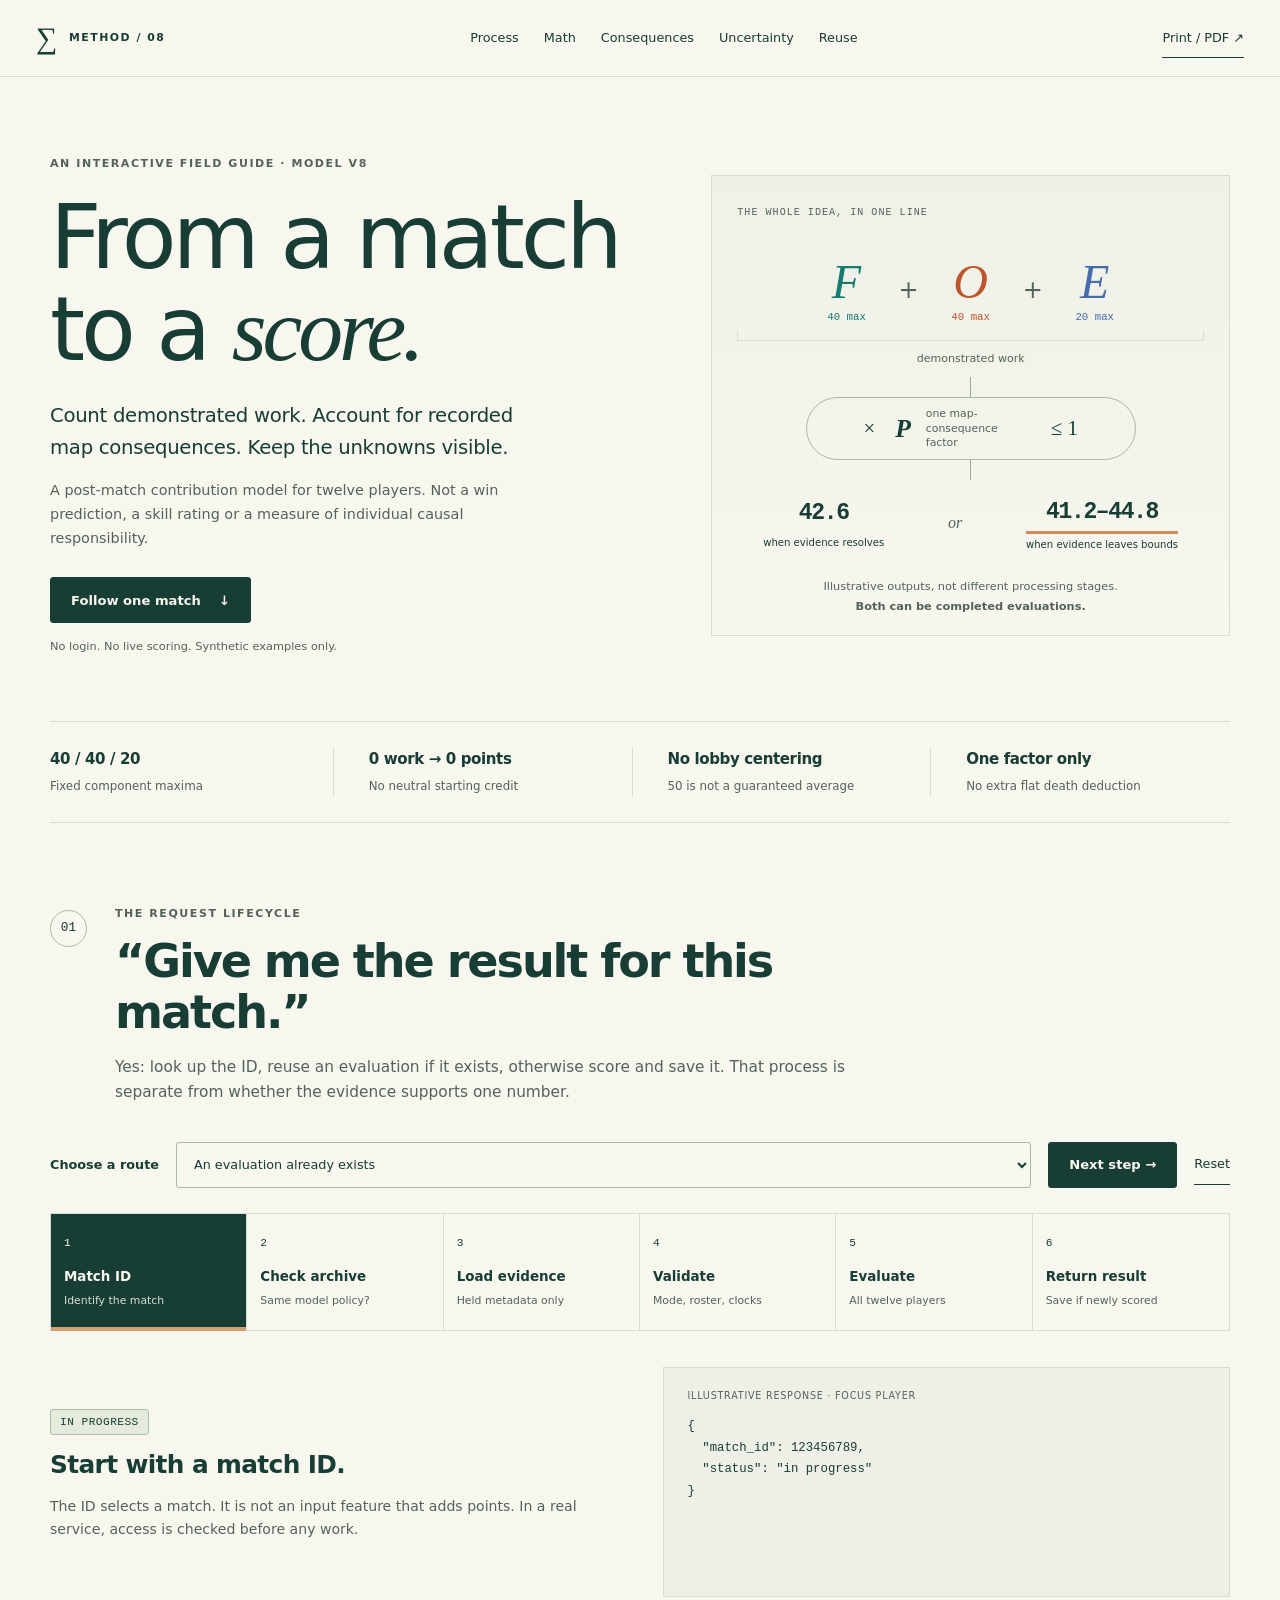
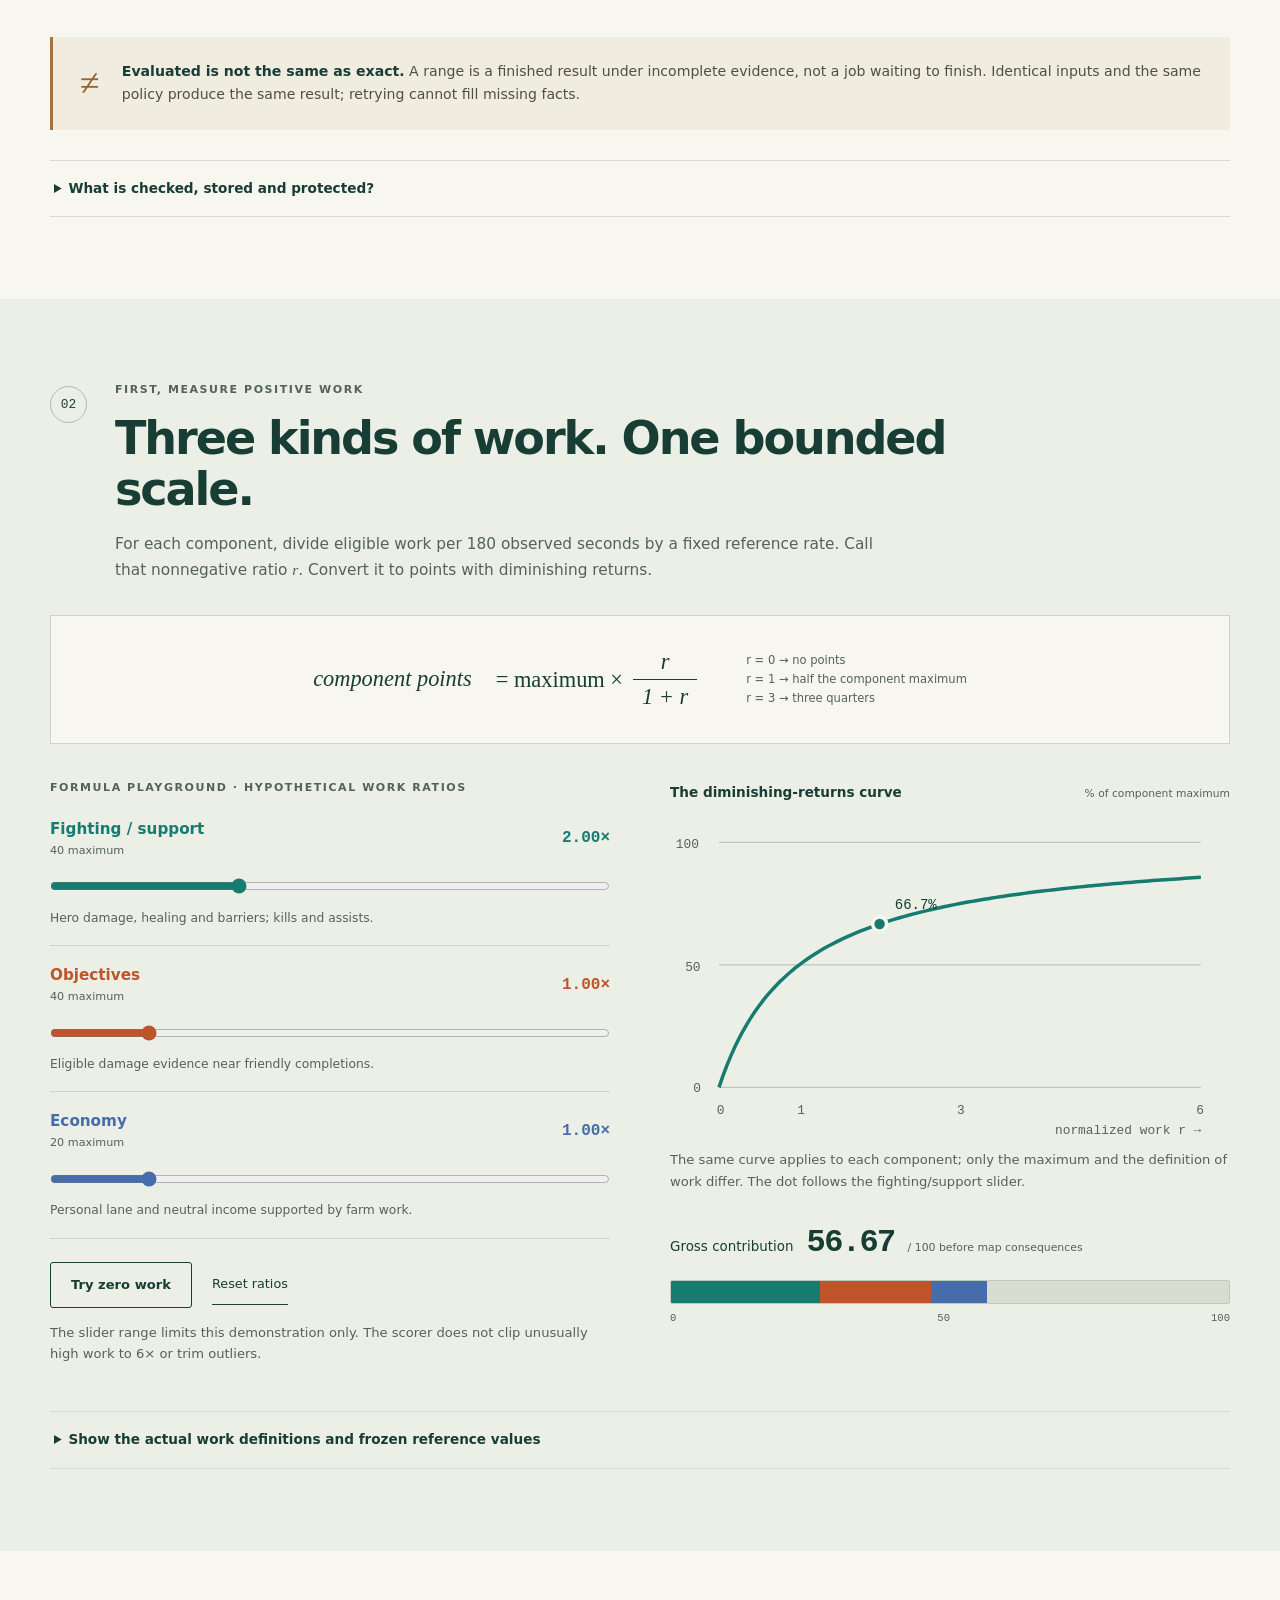
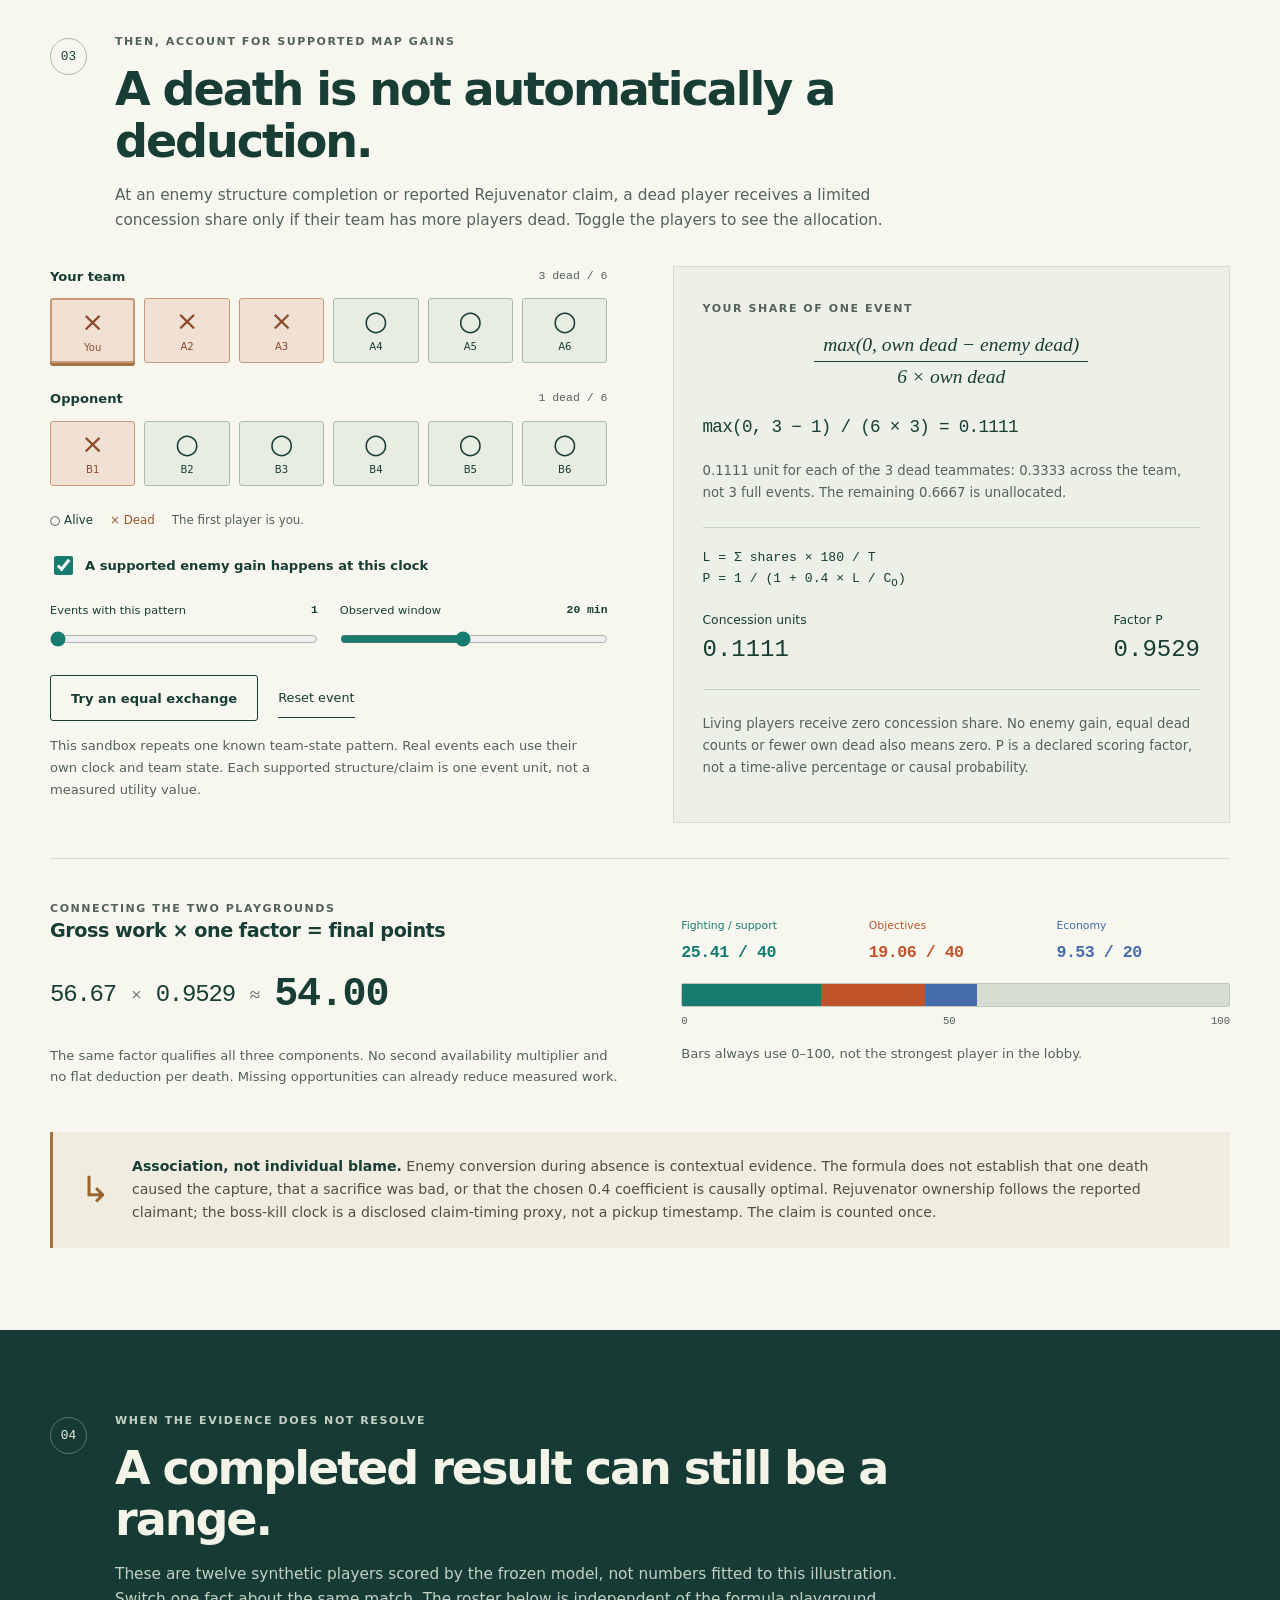
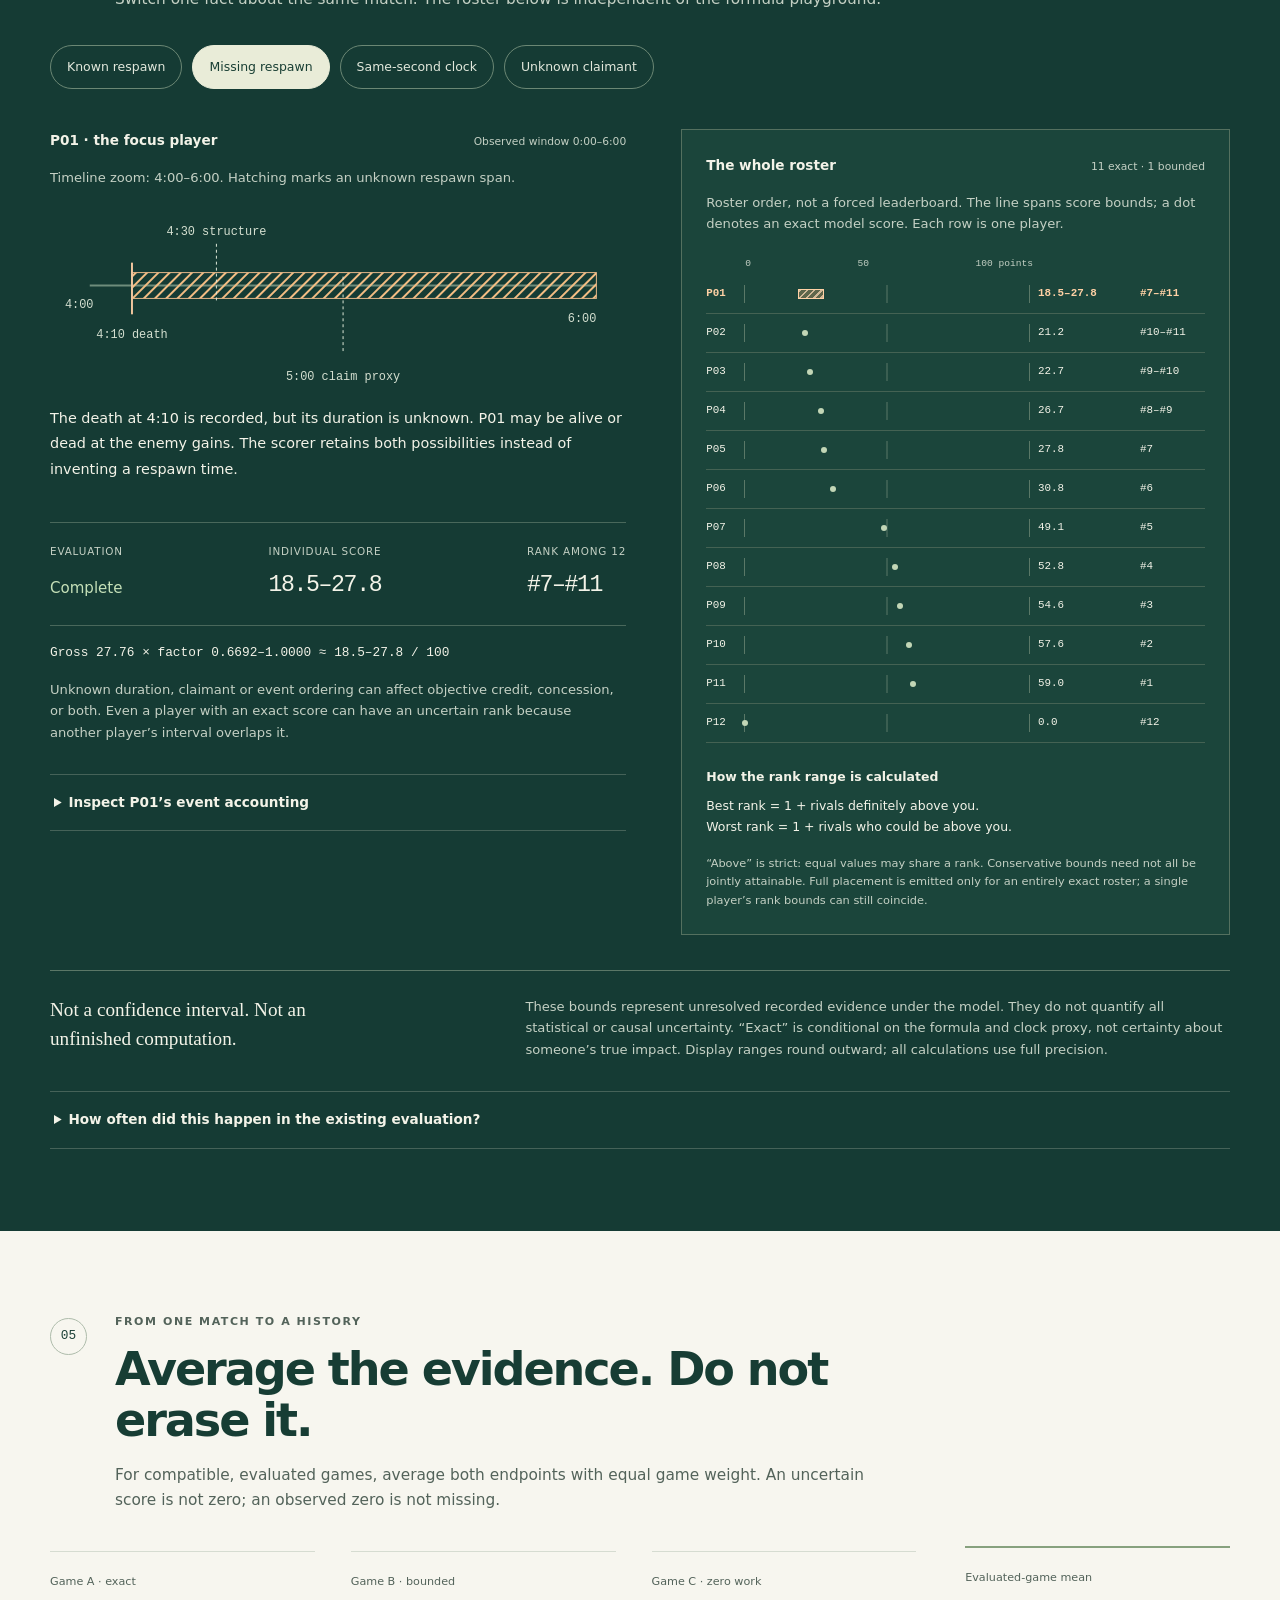
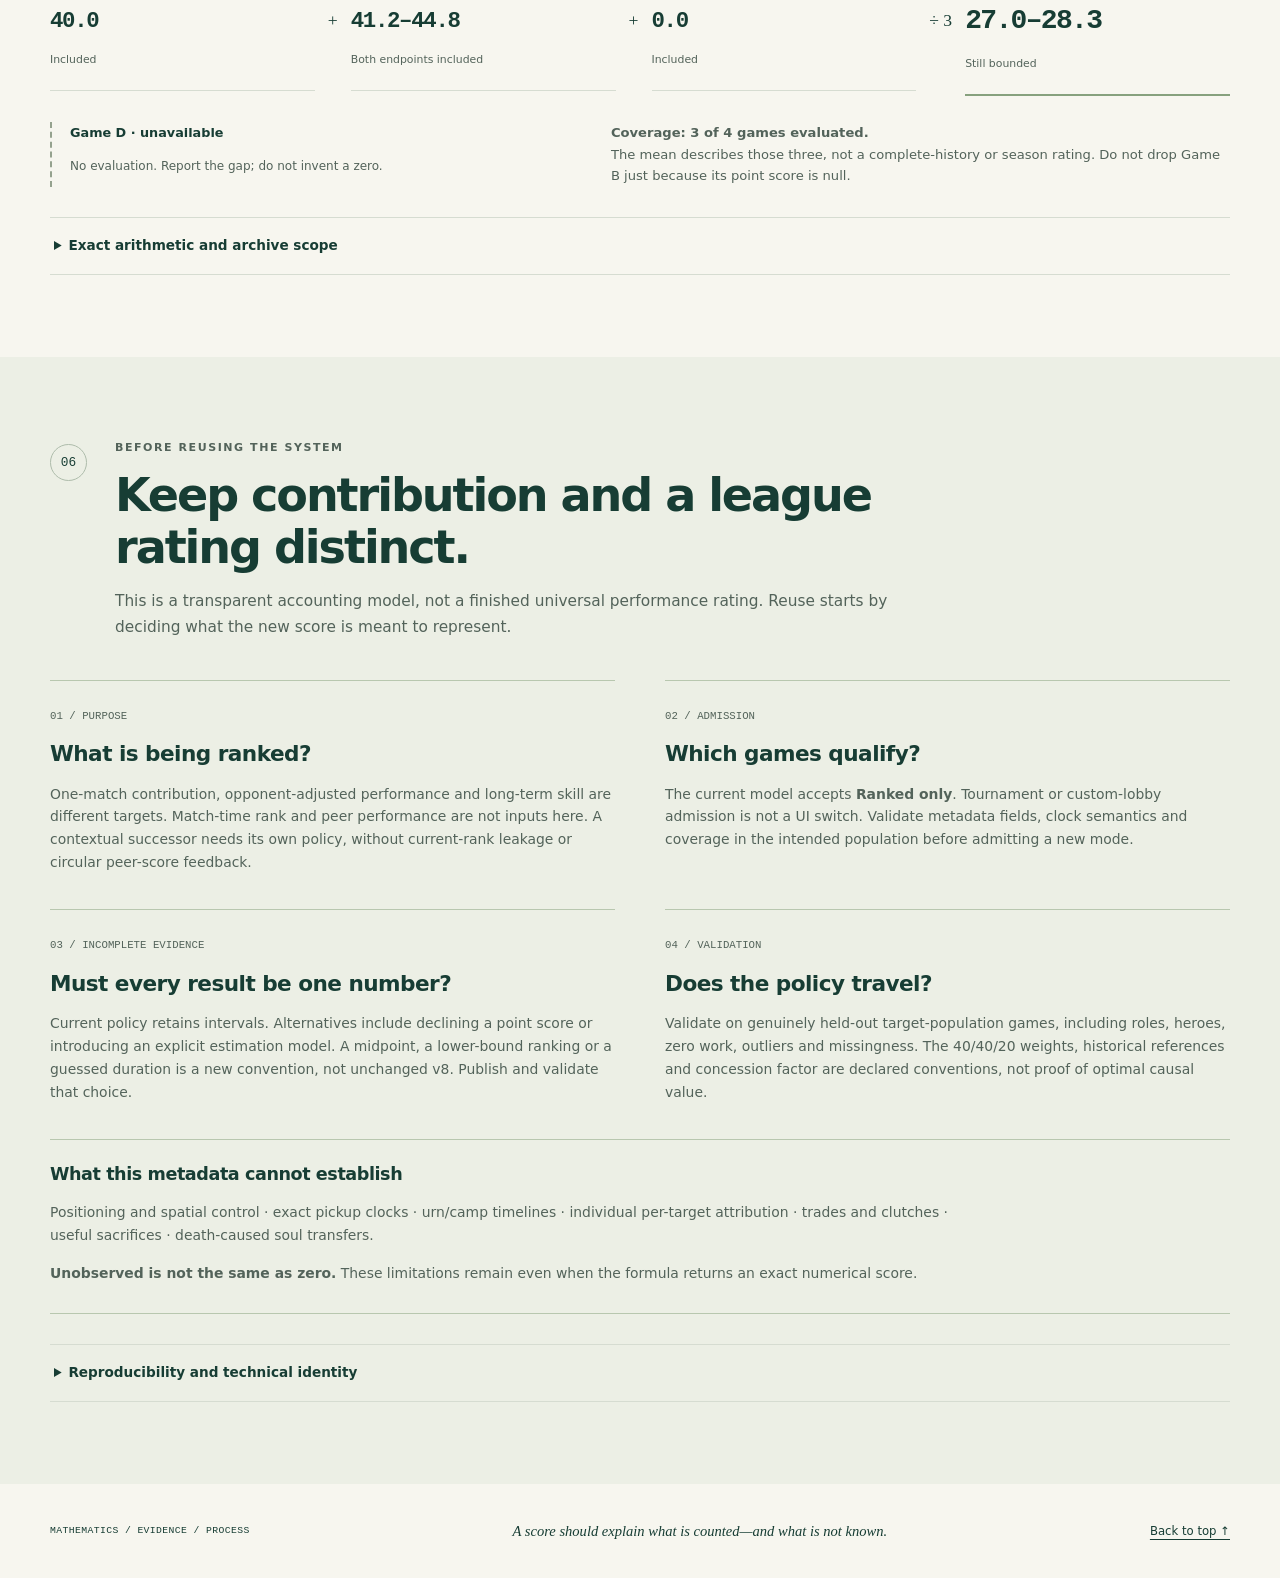
==== contribution-score/index.html @ a132583e "Publish unbranded interactive contribution-scoring explainer" ====
<!doctype html>
<html lang="en">
<head>
  <meta charset="utf-8">
  <meta name="viewport" content="width=device-width, initial-scale=1">
  <meta name="description" content="An interactive, unbranded explanation of contribution scoring: demonstrated work, map consequences, uncertainty, ranking and the match-ID-to-result process.">
  <meta http-equiv="Content-Security-Policy" content="default-src 'none'; script-src 'self'; style-src 'self'; connect-src 'self'; img-src 'self' data:; base-uri 'none'; form-action 'none'; object-src 'none'">
  <meta name="color-scheme" content="light">
  <title>From a match to a score · An interactive explanation</title>
  <link rel="icon" href="data:image/svg+xml,%3Csvg xmlns='http://www.w3.org/2000/svg' viewBox='0 0 32 32'%3E%3Ctext y='25' font-size='27'%3E%E2%88%91%3C/text%3E%3C/svg%3E">
  <link rel="stylesheet" href="./style.css">
  <script type="module" src="./app.mjs"></script>
</head>
<body>
<a class="skip" href="#main">Skip to explanation</a>
<header class="masthead">
  <a href="#" class="wordmark" aria-label="Back to top"><span class="math-mark" aria-hidden="true">∑</span> METHOD / 08</a>
  <nav aria-label="Sections"><a href="#process">Process</a><a href="#work">Math</a><a href="#consequence">Consequences</a><a href="#uncertainty">Uncertainty</a><a href="#reuse">Reuse</a></nav>
  <button type="button" id="print" class="text-button">Print / PDF ↗</button>
</header>
<main id="main">
  <section class="hero wrap" aria-labelledby="title">
    <div class="hero-copy"><p class="eyebrow">AN INTERACTIVE FIELD GUIDE · MODEL V8</p>
      <h1 id="title">From a match<br>to a <em>score.</em></h1>
      <p class="lede">Count demonstrated work. Account for recorded map consequences. Keep the unknowns visible.</p>
      <p>A post-match contribution model for twelve players. Not a win prediction, a skill rating or a measure of individual causal responsibility.</p>
      <a class="button primary" href="#process">Follow one match <span aria-hidden="true">↓</span></a>
      <span class="hero-caption">No login. No live scoring. Synthetic examples only.</span>
    </div>
    <div class="hero-diagram" aria-label="Fighting and support, objectives, and economy sum to gross points. One consequence factor yields a point score or evidence interval.">
      <div class="diagram-label">THE WHOLE IDEA, IN ONE LINE</div>
      <div class="hero-bracket"><span class="hero-part fight"><b>F</b><small>40 max</small></span><span class="operator">+</span><span class="hero-part objective"><b>O</b><small>40 max</small></span><span class="operator">+</span><span class="hero-part economy"><b>E</b><small>20 max</small></span></div>
      <div class="diagram-join"><span>demonstrated work</span><i aria-hidden="true"></i></div>
      <div class="hero-factor"><span>×</span><div><b>P</b><small>one map-consequence factor</small></div><span>≤ 1</span></div>
      <div class="diagram-join"><i aria-hidden="true"></i></div>
      <div class="hero-outcomes"><div><b>42.6</b><span>when evidence resolves</span></div><span class="or">or</span><div><b>41.2–44.8</b><span>when evidence leaves bounds</span></div></div>
      <p>Illustrative outputs, not different processing stages.<br><strong>Both can be completed evaluations.</strong></p>
    </div>
  </section>
  <div class="principles wrap"><div><b>40 / 40 / 20</b><span>Fixed component maxima</span></div><div><b>0 work → 0 points</b><span>No neutral starting credit</span></div><div><b>No lobby centering</b><span>50 is not a guaranteed average</span></div><div><b>One factor only</b><span>No extra flat death deduction</span></div></div>
  <noscript><div class="wrap notice">The full explanation is readable without JavaScript. Enable JavaScript for the local-only interactive examples.</div></noscript>
  <div id="load-error" class="wrap notice" role="alert" hidden>The synthetic examples could not load. The written explanation is still available. Reload this page to try again.</div>

  <section id="process" class="chapter wrap">
    <div class="section-heading"><span class="section-number">01</span><div><p class="eyebrow">THE REQUEST LIFECYCLE</p><h2>“Give me the result for this match.”</h2><p>Yes: look up the ID, reuse an evaluation if it exists, otherwise score and save it. That process is separate from whether the evidence supports one number.</p></div></div>
    <div class="process-toolbar"><label for="scenario">Choose a route</label><select id="scenario"><option value="cached">An evaluation already exists</option><option value="score">Not scored · complete relevant evidence</option><option value="range">Not scored · uncertain evidence</option><option value="missing">Required metadata is missing</option><option value="unsupported">The match mode is unsupported</option></select><button id="next-step" class="button primary" type="button" disabled>Next step →</button><button id="reset-flow" type="button" class="text-button">Reset</button></div>
    <ol class="flow" aria-label="Evaluation process">
      <li data-step="0"><span class="step-index">1</span><b>Match ID</b><small>Identify the match</small></li>
      <li data-step="1"><span class="step-index">2</span><b>Check archive</b><small>Same model policy?</small></li>
      <li data-step="2"><span class="step-index">3</span><b>Load evidence</b><small>Held metadata only</small></li>
      <li data-step="3"><span class="step-index">4</span><b>Validate</b><small>Mode, roster, clocks</small></li>
      <li data-step="4"><span class="step-index">5</span><b>Evaluate</b><small>All twelve players</small></li>
      <li data-step="5"><span class="step-index">6</span><b>Return result</b><small>Save if newly scored</small></li>
    </ol>
    <div class="process-result"><div aria-live="polite" aria-atomic="true"><span id="flow-status" class="status">Local simulation</span><h3 id="flow-title">Start with a match ID.</h3><p id="flow-description">Use “Next step” to trace one request. This demonstration does not contact a database or scorer.</p></div><div class="response"><div class="response-label">ILLUSTRATIVE RESPONSE · FOCUS PLAYER</div><pre id="flow-json">{ "match_id": 123456789 }</pre></div></div>
    <aside class="takeaway"><span aria-hidden="true">≠</span><p><strong>Evaluated is not the same as exact.</strong> A range is a finished result under incomplete evidence, not a job waiting to finish. Identical inputs and the same policy produce the same result; retrying cannot fill missing facts.</p></aside>
    <details><summary>What is checked, stored and protected?</summary><div class="detail-grid"><div><h3>Admissible input</h3><p>The current model requires explicit Ranked mode, twelve unique players, six per team, common-clock snapshots and explicit death/objective lists. At least two snapshots must cover at least 60 seconds and half the match. Missing is different from an explicitly empty event list.</p></div><div><h3>Bounded execution</h3><p>Authorization precedes work. Shared coordination prevents duplicate inference; time, size and request budgets bound it. A busy service may return pending. Missing metadata is not silently acquired, and an unsupported mode is not relabelled.</p></div><div><h3>Durable evaluation</h3><p>Store the result, event evidence, model/policy identity and input hash. Ordinary views reuse the stored match evaluation. Raw-input retention is separate: a hash identifies input but cannot reconstruct expired metadata.</p></div></div></details>
  </section>

  <section id="work" class="chapter tinted">
    <div class="wrap">
      <div class="section-heading"><span class="section-number">02</span><div><p class="eyebrow">FIRST, MEASURE POSITIVE WORK</p><h2>Three kinds of work. One bounded scale.</h2><p>For each component, divide eligible work per 180 observed seconds by a fixed reference rate. Call that nonnegative ratio <var>r</var>. Convert it to points with diminishing returns.</p></div></div>
      <div class="formula-banner"><span>component points</span><span class="formula">= maximum × <span class="fraction"><span>r</span><span>1 + r</span></span></span><p>r = 0 → no points<br>r = 1 → half the component maximum<br>r = 3 → three quarters</p></div>
      <div class="work-playground">
        <div><p class="eyebrow">FORMULA PLAYGROUND · HYPOTHETICAL WORK RATIOS</p>
          <div class="slider-group fight"><label for="fight-r"><span>Fighting / support <small>40 maximum</small></span><output id="fight-r-value" for="fight-r">2.00×</output></label><input id="fight-r" type="range" min="0" max="6" step="0.05" value="2"><p>Hero damage, healing and barriers; kills and assists.</p></div>
          <div class="slider-group objective"><label for="objective-r"><span>Objectives <small>40 maximum</small></span><output id="objective-r-value" for="objective-r">1.00×</output></label><input id="objective-r" type="range" min="0" max="6" step="0.05" value="1"><p>Eligible damage evidence near friendly completions.</p></div>
          <div class="slider-group economy"><label for="economy-r"><span>Economy <small>20 maximum</small></span><output id="economy-r-value" for="economy-r">1.00×</output></label><input id="economy-r" type="range" min="0" max="6" step="0.05" value="1"><p>Personal lane and neutral income supported by farm work.</p></div>
          <div class="inline-actions"><button id="zero-work" class="button secondary" type="button">Try zero work</button><button id="reset-work" class="text-button" type="button">Reset ratios</button></div>
          <p class="fine">The slider range limits this demonstration only. The scorer does not clip unusually high work to 6× or trim outliers.</p>
        </div>
        <div class="curve-panel"><div class="panel-heading"><b>The diminishing-returns curve</b><span>% of component maximum</span></div>
          <svg id="curve" viewBox="0 0 480 270" role="img" aria-labelledby="curve-title curve-desc"><title id="curve-title">r divided by one plus r</title><desc id="curve-desc">Zero work earns zero. One reference unit reaches 50 percent; three reach 75 percent. The curve approaches, but does not exceed, the maximum.</desc><g class="chart-grid"><path d="M42 20H455 M42 125H455 M42 230H455"/></g><g class="chart-labels"><text x="5" y="25">100</text><text x="13" y="130">50</text><text x="20" y="234">0</text><text x="40" y="253">0</text><text x="109" y="253">1</text><text x="246" y="253">3</text><text x="451" y="253">6</text><text x="330" y="270">normalized work r →</text></g><path id="curve-line" class="curve-line"/><circle id="curve-dot" r="6" cx="180" cy="90"/><text id="curve-value" x="192" y="78">Fighting ratio</text></svg>
          <p class="fine">The same curve applies to each component; only the maximum and the definition of work differ. The dot follows the fighting/support slider.</p>
          <div class="gross-total"><span>Gross contribution</span><strong id="gross-total">56.67</strong><small>/ 100 before map consequences</small></div>
          <div id="gross-bar" class="stacked-bar" role="img" aria-label="Gross component points"><span class="fight"></span><span class="objective"></span><span class="economy"></span></div><div class="axis"><span>0</span><span>50</span><span>100</span></div>
        </div>
      </div>
      <details class="math-details"><summary>Show the actual work definitions and frozen reference values</summary>
        <p>Let <var>T</var> be observed seconds, and <var>Δ</var> the increase in a cumulative counter between adjacent snapshots. Sum interval work, then multiply by 180 / T. Health denominators use the <strong>previous snapshot’s</strong> team median maximum health.</p>
        <div class="definitions"><article><span class="tag fight">F / 40</span><h3>Fighting and support</h3><div class="equation">H = (180 / T) × Σ [Δhero damage / enemy HP<br> + (Δhealing + 0.5 × Δbarriers) / own HP]<br>K = (180 / T) × Σ (Δkills + Δassists)<br>r<sub>F</sub> = 0.8 × H / C<sub>H</sub> + 0.2 × K / C<sub>K</sub></div><p>Team healing and barriers are recorded support, not positioning or inferred saves. There is no additional fighting downtime multiplier.</p><dl><dt>C<sub>H</sub></dt><dd>1.2422474822178062</dd><dt>C<sub>K</sub></dt><dd>1.561217977609064</dd></dl></article>
        <article><span class="tag objective">O / 40</span><h3>Objective work</h3><div class="equation">credit<sub>event</sub> = q × d / (D + τ × Δt / 180)<br>r<sub>O</sub> = (180 / T) × Σ credit<sub>event</sub> / C<sub>O</sub></div><p><var>d</var> is personal boss damage in the enclosing snapshot interval; <var>D</var> is team boss damage; <var>Δt</var> is that interval’s length. Credit requires a friendly beneficiary and recorded-alive eligibility (<var>q</var> = 1). Dead means 0; relevant uncertainty gives bounds.</p><p>Damage is interval evidence, not proof of individual damage to that exact target. The denominator shrinks thin evidence. Unallocated credit is not redistributed.</p><dl><dt>τ</dt><dd>3901.9950997238093</dd><dt>C<sub>O</sub></dt><dd>0.13490002814390184</dd></dl></article>
        <article><span class="tag economy">E / 20</span><h3>Economy</h3><div class="equation">G = (180 / T) × Σ eligible (Δlane gold + Δneutral gold)<br>r<sub>E</sub> = G / C<sub>E</sub></div><p>An interval is eligible when max(Δcreep kills, Δneutral kills) + Δdenies &gt; 0. Wealth alone is not credit. Teammate wealth, the result, player names and rank add no bonus.</p><dl><dt>C<sub>E</sub></dt><dd>1316.0570647882992</dd></dl></article></div>
        <p class="fine">These are fixed historical work references, originally calibrated on a mixed-mode population. Current Ranked-only admission does not make them a Ranked-only fit, or a validated fit for a new competition.</p>
      </details>
    </div>
  </section>

  <section id="consequence" class="chapter wrap">
    <div class="section-heading"><span class="section-number">03</span><div><p class="eyebrow">THEN, ACCOUNT FOR SUPPORTED MAP GAINS</p><h2>A death is not automatically a deduction.</h2><p>At an enemy structure completion or reported Rejuvenator claim, a dead player receives a limited concession share only if their team has more players dead. Toggle the players to see the allocation.</p></div></div>
    <div class="consequence-layout"><div class="team-lab"><div class="team-label"><b>Your team</b><span id="own-count">3 dead / 6</span></div><div id="own-team" class="team-dots" role="group" aria-label="Your team: toggle dead or alive"></div><div class="team-label"><b>Opponent</b><span id="enemy-count">1 dead / 6</span></div><div id="enemy-team" class="team-dots" role="group" aria-label="Opponent: toggle dead or alive"></div><p class="legend"><span class="alive-key">○ Alive</span><span class="dead-key">× Dead</span><span>The first player is you.</span></p>
        <label class="check"><input id="enemy-gain" type="checkbox" checked> A supported enemy gain happens at this clock</label>
        <div class="mini-controls"><label for="events">Events with this pattern <output id="events-value" for="events">1</output><input id="events" type="range" min="1" max="6" step="1" value="1"></label><label for="span">Observed window <output id="span-value" for="span">20 min</output><input id="span" type="range" min="180" max="2400" step="60" value="1200"></label></div>
        <div class="inline-actions"><button id="equal-exchange" class="button secondary" type="button">Try an equal exchange</button><button id="reset-event" class="text-button" type="button">Reset event</button></div><p class="fine">This sandbox repeats one known team-state pattern. Real events each use their own clock and team state. Each supported structure/claim is one event unit, not a measured utility value.</p>
      </div><div class="consequence-math"><span class="eyebrow">YOUR SHARE OF ONE EVENT</span><div class="large-equation"><span class="fraction"><span>max(0, own dead − enemy dead)</span><span>6 × own dead</span></span></div><div id="event-arithmetic" class="numeric-equation">(3 − 1) / (6 × 3) = 0.1111</div><p id="event-explanation">One ninth of an event for you; one third across the three dead teammates. The remainder stays unallocated.</p><div class="factor-equation"><div>L = Σ shares × 180 / T</div><div>P = 1 / (1 + 0.4 × L / C<sub>O</sub>)</div><p><span>Concession units <b id="loss-total">0.1111</b></span><span>Factor P <b id="presence">0.9529</b></span></p></div><p class="fine">Living players receive zero concession share. No enemy gain, equal dead counts or fewer own dead also means zero. P is a declared scoring factor, not a time-alive percentage or causal probability.</p></div></div>
    <div class="final-work"><div><span class="eyebrow">CONNECTING THE TWO PLAYGROUNDS</span><h3>Gross work × one factor = final points</h3><div class="score-equation"><span id="final-gross">56.67</span><span>×</span><span id="final-p">0.9529</span><span>≈</span><strong id="final-score">54.00</strong></div><p class="fine">The same factor qualifies all three components. No second availability multiplier and no flat deduction per death. Missing opportunities can already reduce measured work.</p></div><div><div id="final-parts" class="part-totals"></div><div id="final-bar" class="stacked-bar" role="img" aria-label="Final component points"><span class="fight"></span><span class="objective"></span><span class="economy"></span></div><div class="axis"><span>0</span><span>50</span><span>100</span></div><p class="fine">Bars always use 0–100, not the strongest player in the lobby.</p></div></div>
    <aside class="takeaway"><span aria-hidden="true">↳</span><p><strong>Association, not individual blame.</strong> Enemy conversion during absence is contextual evidence. The formula does not establish that one death caused the capture, that a sacrifice was bad, or that the chosen 0.4 coefficient is causally optimal. Rejuvenator ownership follows the reported claimant; the boss-kill clock is a disclosed claim-timing proxy, not a pickup timestamp. The claim is counted once.</p></aside>
  </section>

  <section id="uncertainty" class="chapter dark">
    <div class="wrap"><div class="section-heading"><span class="section-number">04</span><div><p class="eyebrow">WHEN THE EVIDENCE DOES NOT RESOLVE</p><h2>A completed result can still be a range.</h2><p>These are twelve synthetic players scored by the frozen model, not numbers fitted to this illustration. Switch one fact about the same match. The roster below is independent of the formula playground.</p></div></div>
      <div id="evidence-buttons" class="choices" role="group" aria-label="Evidence scenario"><button type="button" data-case="known" aria-pressed="false">Known respawn</button><button type="button" data-case="duration" aria-pressed="true">Missing respawn</button><button type="button" data-case="ordering" aria-pressed="false">Same-second clock</button><button type="button" data-case="claimant" aria-pressed="false">Unknown claimant</button></div>
      <div class="uncertainty-layout"><div><div class="panel-heading"><b>P01 · the focus player</b><span>Observed window 0:00–6:00</span></div>
        <p class="fine timeline-caption">Timeline zoom: 4:00–6:00. Hatching marks an unknown respawn span.</p>
        <svg id="timeline" viewBox="0 0 580 180" role="img" aria-labelledby="timeline-title timeline-desc"><title id="timeline-title">Focus player death and map events, zoomed to minutes four through six</title><desc id="timeline-desc">Death at 4:10, structure completion at 4:30, reported Rejuvenator claim at the 5:00 kill clock. The selected scenario changes the respawn or claimant evidence.</desc><defs><pattern id="unknown-hatch" width="8" height="8" patternUnits="userSpaceOnUse" patternTransform="rotate(45)"><rect width="2" height="8" fill="#f3bd83"/></pattern></defs><line class="timeline-base" x1="40" x2="550" y1="75" y2="75"/><rect id="death-band" x="82.5" y="62" width="467.5" height="26"/><line class="death-clock" x1="82.5" x2="82.5" y1="52" y2="104"/><text x="82.5" y="128" text-anchor="middle">4:10 death</text><line class="event-clock" x1="167.5" x2="167.5" y1="33" y2="92"/><text x="167.5" y="24" text-anchor="middle">4:30 structure</text><line class="event-clock" x1="295" x2="295" y1="66" y2="142"/><text x="295" y="170" text-anchor="middle">5:00 claim proxy</text><text x="15" y="98">4:00</text><text x="550" y="112" text-anchor="end">6:00</text></svg>
        <p id="evidence-story" class="evidence-story" aria-live="polite">The death is recorded, but the respawn is not. The player may be alive or dead at the enemy gains. Both admissible states must remain visible.</p>
        <div class="focus-result"><div><span>Evaluation</span><strong class="ready-label">Complete</strong></div><div><span>Individual score</span><strong id="focus-score">18.5–27.8</strong></div><div><span>Rank among 12</span><strong id="focus-rank">#7–#11</strong></div></div>
        <p id="focus-equation" class="mono"></p><p class="fine">Unknown duration, claimant or event ordering can affect objective credit, concession, or both. Even a player with an exact score can have an uncertain rank because another player’s interval overlaps it.</p>
        <details><summary>Inspect P01’s event accounting</summary><div class="table-scroll" tabindex="0" aria-label="Event evidence; scroll horizontally on narrow screens"><table><caption>Recorded event evidence, not inferred causal responsibility</caption><thead><tr><th>Clock / event</th><th>Beneficiary</th><th>P01 state</th><th>Own / enemy dead</th><th>Completion units</th><th>Concession units</th></tr></thead><tbody id="ledger"></tbody></table></div></details>
      </div><div class="roster-panel"><div class="panel-heading"><b>The whole roster</b><span id="coverage-label">11 exact · 1 bounded</span></div><p class="fine">Roster order, not a forced leaderboard. The line spans score bounds; a dot denotes an exact model score. Each row is one player.</p><div class="roster-axis"><span>0</span><span>50</span><span>100 points</span></div><ol id="roster" class="roster" aria-label="All twelve individual score and rank bounds"></ol><div class="rank-rule"><b>How the rank range is calculated</b><p>Best rank = 1 + rivals definitely above you.<br>Worst rank = 1 + rivals who could be above you.</p><p class="fine">“Above” is strict: equal values may share a rank. Conservative bounds need not all be jointly attainable. Full placement is emitted only for an entirely exact roster; a single player’s rank bounds can still coincide.</p></div></div></div>
      <div class="uncertainty-note"><b>Not a confidence interval. Not an unfinished computation.</b><p>These bounds represent unresolved recorded evidence under the model. They do not quantify all statistical or causal uncertainty. “Exact” is conditional on the formula and clock proxy, not certainty about someone’s true impact. Display ranges round outward; all calculations use full precision.</p></div>
      <details><summary>How often did this happen in the existing evaluation?</summary><p>In 18,741 reused Ranked matches (224,892 player-games), 179,828 scores were exact under the model and 45,064 were bounded: approximately 80% / 20%. Bounded intervals averaged 1.04 points wide, with a maximum of 13.01. There were 4,111 completely exact rosters; 18,375 matches still had at least one guaranteed top-ranked player, with possible ties.</p><p>This was previously inspected research data, not an independent holdout or a claim that future competitions will have the same coverage. The toy match above intentionally makes uncertainty easy to see; it is not a typical-width claim.</p></details>
    </div>
  </section>

  <section id="history" class="chapter wrap">
    <div class="section-heading"><span class="section-number">05</span><div><p class="eyebrow">FROM ONE MATCH TO A HISTORY</p><h2>Average the evidence. Do not erase it.</h2><p>For compatible, evaluated games, average both endpoints with equal game weight. An uncertain score is not zero; an observed zero is not missing.</p></div></div>
    <div class="average-demo"><div class="game-ticket"><span>Game A · exact</span><strong>40.0</strong><small>Included</small></div><span class="math-symbol">+</span><div class="game-ticket"><span>Game B · bounded</span><strong>41.2–44.8</strong><small>Both endpoints included</small></div><span class="math-symbol">+</span><div class="game-ticket"><span>Game C · zero work</span><strong>0.0</strong><small>Included</small></div><span class="math-symbol">÷ 3</span><div class="game-ticket average-result"><span>Evaluated-game mean</span><strong id="mean-result">27.0–28.3</strong><small>Still bounded</small></div></div>
    <div class="history-caption"><div class="missing-ticket"><b>Game D · unavailable</b><span>No evaluation. Report the gap; do not invent a zero.</span></div><p><strong>Coverage: 3 of 4 games evaluated.</strong><br>The mean describes those three, not a complete-history or season rating. Do not drop Game B just because its point score is null.</p></div>
    <details><summary>Exact arithmetic and archive scope</summary><p class="equation">Lower = (40 + 41.2 + 0) / 3 = 27.0666…<br>Upper = (40 + 44.8 + 0) / 3 = 28.2666…</p><p>Round outward for display, not before arithmetic. Emit a point only when the endpoint difference is at most 10<sup>−10</sup>. Reject mixed policies and duplicate player-games. In the current archive design, “recent” is up to 200 latest evaluated games, not latest played games; stored history queries are capped at 5,000 with a possible-truncation flag.</p></details>
  </section>

  <section id="reuse" class="chapter tinted">
    <div class="wrap"><div class="section-heading"><span class="section-number">06</span><div><p class="eyebrow">BEFORE REUSING THE SYSTEM</p><h2>Keep contribution and a league rating distinct.</h2><p>This is a transparent accounting model, not a finished universal performance rating. Reuse starts by deciding what the new score is meant to represent.</p></div></div>
      <div class="reuse-grid"><article><span>01 / PURPOSE</span><h3>What is being ranked?</h3><p>One-match contribution, opponent-adjusted performance and long-term skill are different targets. Match-time rank and peer performance are not inputs here. A contextual successor needs its own policy, without current-rank leakage or circular peer-score feedback.</p></article><article><span>02 / ADMISSION</span><h3>Which games qualify?</h3><p>The current model accepts <strong>Ranked only</strong>. Tournament or custom-lobby admission is not a UI switch. Validate metadata fields, clock semantics and coverage in the intended population before admitting a new mode.</p></article><article><span>03 / INCOMPLETE EVIDENCE</span><h3>Must every result be one number?</h3><p>Current policy retains intervals. Alternatives include declining a point score or introducing an explicit estimation model. A midpoint, a lower-bound ranking or a guessed duration is a new convention, not unchanged v8. Publish and validate that choice.</p></article><article><span>04 / VALIDATION</span><h3>Does the policy travel?</h3><p>Validate on genuinely held-out target-population games, including roles, heroes, zero work, outliers and missingness. The 40/40/20 weights, historical references and concession factor are declared conventions, not proof of optimal causal value.</p></article></div>
      <div class="limits"><h3>What this metadata cannot establish</h3><p>Positioning and spatial control · exact pickup clocks · urn/camp timelines · individual per-target attribution · trades and clutches · useful sacrifices · death-caused soul transfers.</p><p><strong>Unobserved is not the same as zero.</strong> These limitations remain even when the formula returns an exact numerical score.</p></div>
      <details><summary>Reproducibility and technical identity</summary><p>This page is a static educational visualization, not a scoring endpoint. No player lookup, credential, analytics, third-party script or live scorer request is used. The four synthetic roster scenarios are generated with the byte-pinned v8 artifact; the formula playground is hypothetical and does not alter those fixtures.</p><dl class="identities"><dt>Policy SHA-256</dt><dd>a042935d96c9d9c49a6ca6b62b1a15dfb6d521d044f3660b676a4264a9cd0f2d</dd><dt>Artifact SHA-256</dt><dd>bdbb77d0abbb1db9a23c4fe018218947feff39796fe44d2d79c22ce10f669840</dd></dl><p>Changing admission, references, weights, missing-data treatment or contextual inputs requires a new version and separate evidence. Publishing this explanation does not change any live scorer, website integration, rating or leaderboard.</p></details>
    </div>
  </section>
</main>
<footer class="wrap"><span>MATHEMATICS / EVIDENCE / PROCESS</span><p>A score should explain what is counted—and what is not known.</p><a href="#">Back to top ↑</a></footer>
</body>
</html>
---- contribution-score/style.css ----
@charset "UTF-8";
:root{--paper:#f7f6ef;--ink:#173d34;--muted:#53635a;--line:#d6dcd1;--soft:#ecefe5;--fight:#167c70;--objective:#bf542b;--economy:#466cac;--dark:#153b34;--serif:Georgia,'Times New Roman',serif;--mono:Consolas,'Liberation Mono',monospace;font-family:'Segoe UI',system-ui,-apple-system,sans-serif;color:var(--ink);background:var(--paper);font-synthesis:none;line-height:1.65;scroll-behavior:smooth;scroll-padding-top:95px}
*{box-sizing:border-box}body{margin:0}button,input,select{font:inherit}button,a,input,select,summary{-webkit-tap-highlight-color:transparent}a{color:inherit;text-underline-offset:4px}button{cursor:pointer}button:disabled{cursor:default;opacity:.55}button:focus-visible,a:focus-visible,summary:focus-visible,input:focus-visible,select:focus-visible,[tabindex]:focus-visible{outline:3px solid #ce582f;outline-offset:4px}button:focus:not(:focus-visible){outline:none}[hidden]{display:none!important}p{margin:0 0 1rem}h1,h2,h3{line-height:1.12;font-weight:600;letter-spacing:-.045em;margin:0 0 1rem}h1{font-size:clamp(3.5rem,7vw,6.5rem);font-weight:500;line-height:1.02}h1 em{font-family:var(--serif);font-weight:400}h2{font-size:clamp(2rem,3.6vw,3.3rem)}h3{font-size:1.35rem;letter-spacing:-.025em}strong,b{font-weight:650}small,.fine{font-size:.82rem;line-height:1.65;color:var(--muted)}var{font-family:var(--serif)}.wrap{width:min(1180px,calc(100% - 88px));margin-inline:auto}.eyebrow{font-size:.69rem;letter-spacing:.14em;font-weight:700;color:var(--muted);margin-bottom:1.2rem}.skip{position:fixed;top:-100px;left:20px;z-index:100;padding:14px;background:var(--ink);color:white}.skip:focus{top:10px}.masthead{height:77px;display:flex;align-items:center;gap:28px;justify-content:space-between;padding:0 36px;border-bottom:1px solid var(--line);background:var(--paper);position:sticky;top:0;z-index:20}.wordmark{display:flex;align-items:center;gap:10px;text-decoration:none;font-size:.68rem;font-weight:700;letter-spacing:.14em;white-space:nowrap}.math-mark{font-size:30px;font-family:var(--serif);font-weight:400;line-height:1}.masthead nav{display:flex;gap:25px;font-size:.8rem}.masthead nav a{text-decoration:none}.masthead nav a:hover{text-decoration:underline}.text-button{border:0;border-bottom:1px solid currentColor;background:none;color:inherit;padding:8px 0;font-size:.8rem;line-height:1.2;min-height:40px;white-space:nowrap}.button{display:inline-flex;gap:18px;align-items:center;justify-content:center;text-decoration:none;border:1px solid var(--ink);border-radius:3px;padding:12px 20px;font-size:.82rem;font-weight:600;line-height:1.5;min-height:46px}.primary{background:var(--ink);color:var(--paper)}.primary:hover{background:#285749}.secondary{background:transparent;color:var(--ink)}.secondary:hover{background:var(--soft)}.hero{display:grid;grid-template-columns:minmax(0,1.14fr) minmax(0,1fr);gap:70px;align-items:center;padding:78px 0 65px}.hero-copy>p:not(.eyebrow){max-width:490px}.lede{font-size:1.23rem;line-height:1.6;letter-spacing:-.015em;margin-top:25px}.hero-copy>p:not(.lede):not(.eyebrow){color:var(--muted);font-size:.9rem;margin-bottom:27px}.hero-caption{display:block;color:var(--muted);font-size:.71rem;margin-top:14px}.hero-diagram{min-width:0;border:1px solid var(--line);padding:29px 25px 19px;background:linear-gradient(180deg,#eef1e7,transparent);position:relative}.diagram-label{font-family:var(--mono);font-size:.63rem;letter-spacing:.1em;margin-bottom:34px;color:var(--muted)}.hero-bracket{display:flex;align-items:center;justify-content:center;gap:13px;padding:0 0 14px;border-bottom:1px solid var(--line);position:relative}.hero-bracket:before,.hero-bracket:after{content:'';height:9px;width:1px;position:absolute;bottom:0;background:var(--line)}.hero-bracket:before{left:0}.hero-bracket:after{right:0}.hero-part{display:grid;text-align:center;width:78px}.hero-part b{font-family:var(--serif);font-size:3rem;line-height:1.1;font-style:italic;font-weight:400}.hero-part small{font-family:var(--mono);font-size:.67rem;color:inherit}.fight{--part:var(--fight);color:var(--fight)}.objective{--part:var(--objective);color:var(--objective)}.economy{--part:var(--economy);color:var(--economy)}.operator{font-size:1.5rem;color:var(--muted)}.diagram-join{display:flex;align-items:center;flex-direction:column;font-size:.69rem;color:var(--muted)}.diagram-join>span{padding:9px 0}.diagram-join i{height:20px;width:1px;background:#97a897;display:block}.hero-factor{border:1px solid #a9b8a4;border-radius:40px;display:flex;gap:20px;align-items:center;justify-content:center;padding:9px 20px;margin:0 auto;max-width:330px}.hero-factor>span{font-family:var(--serif);font-size:1.3rem}.hero-factor>div{display:flex;gap:15px;align-items:center}.hero-factor b{font-family:var(--serif);font-size:1.6rem;font-style:italic}.hero-factor small{font-size:.68rem;max-width:105px;line-height:1.3}.hero-outcomes{display:flex;align-items:center;justify-content:space-around;gap:12px;padding:13px 0 7px}.hero-outcomes>div{display:grid;gap:3px;text-align:center}.hero-outcomes b{font-family:var(--mono);font-size:clamp(1.15rem,1.8vw,1.65rem);letter-spacing:-.06em}.hero-outcomes div:last-child b{border-bottom:3px solid #cd8e5c}.hero-outcomes span{font-size:.63rem}.hero-outcomes .or{font-family:var(--serif);font-style:italic;font-size:1rem;color:var(--muted)}.hero-diagram>p{text-align:center;font-size:.71rem;margin:17px 0 0;line-height:1.7;color:var(--muted)}.principles{display:grid;grid-template-columns:repeat(4,1fr);border-block:1px solid var(--line);padding:25px 0;gap:15px}.principles div{display:grid;gap:5px;border-right:1px solid var(--line);padding-left:20px}.principles div:first-child{padding-left:0}.principles div:last-child{border:0}.principles b{font-size:.94rem;letter-spacing:-.025em}.principles span{font-size:.74rem;color:var(--muted)}.chapter{padding-block:82px;scroll-margin-top:0}.section-heading{display:flex;gap:28px;align-items:flex-start;margin-bottom:32px}.section-number{flex:0 0 37px;height:37px;border:1px solid #aebcab;border-radius:50%;display:grid;place-items:center;font-family:var(--mono);font-size:.8rem;margin-top:5px}.section-heading>div{max-width:850px}.section-heading .eyebrow{margin-bottom:13px}.section-heading p:last-child{color:var(--muted);max-width:790px;margin:0;font-size:.96rem}.tinted{background:var(--soft)}.process-toolbar{display:flex;align-items:center;gap:17px;flex-wrap:wrap;margin:36px 0 25px;font-size:.8rem}.process-toolbar label{font-weight:650}.process-toolbar select{background:var(--paper);border:1px solid #a8b9a6;color:var(--ink);border-radius:3px;min-height:46px;padding:9px 30px 9px 13px;max-width:100%;flex:1}.flow{display:grid;grid-template-columns:repeat(6,1fr);gap:0;list-style:none;margin:0 0 24px;padding:0;border:1px solid var(--line)}.flow li{padding:20px 13px;display:flex;flex-direction:column;border-right:1px solid var(--line);position:relative}.flow li:last-child{border-right:0}.step-index{font-family:var(--mono);font-size:.7rem;margin-bottom:14px}.flow b{font-size:.84rem}.flow small{font-size:.68rem;margin-top:4px}.flow .is-active{background:var(--ink);color:var(--paper)}.flow .is-active small{color:#d7e1d4}.flow .is-done{background:#e3eadd}.flow .is-skipped{color:#6d786d;background:repeating-linear-gradient(135deg,transparent,transparent 7px,#e7ebe27a 7px,#e7ebe27a 8px)}.flow .is-active:after{content:'';height:4px;position:absolute;bottom:-1px;left:0;right:0;background:#d2a070}.process-result{display:grid;grid-template-columns:1fr 1fr;gap:45px;align-items:center;padding:12px 0}.process-result h3{margin-top:16px;font-size:1.55rem}.process-result p{color:var(--muted);font-size:.88rem}.status{display:inline-block;font-family:var(--mono);font-size:.7rem;border:1px solid #a9bfa4;background:#e4eadc;padding:3px 9px;border-radius:3px;text-transform:uppercase;letter-spacing:.04em}.response{background:#eef0e8;border:1px solid var(--line);padding:20px 24px;min-width:0;min-height:230px}.response-label{font-size:.6rem;letter-spacing:.08em;color:var(--muted)}pre{font-family:var(--mono);font-size:.77rem;line-height:1.75;white-space:pre-wrap;overflow-wrap:anywhere;margin-bottom:0}.takeaway{display:flex;gap:22px;align-items:center;background:#f0ecdf;border-left:3px solid #aa713d;padding:23px 27px;margin-top:28px}.takeaway>span{font-size:2.25rem;line-height:1;font-family:var(--serif);color:#9a632e}.takeaway p{margin:0;font-size:.88rem;color:#4d513d}.takeaway strong{color:var(--ink)}details{border-block:1px solid var(--line);margin-top:30px;padding:0 0 0;font-size:.89rem}details[open]{padding-bottom:20px}summary{padding:17px 4px;cursor:pointer;font-weight:600;font-size:.85rem;line-height:1.6}details>p,details>div,details>dl{margin-left:4px;margin-right:4px}details>p:last-child{margin-bottom:0}.detail-grid{display:grid;grid-template-columns:repeat(3,1fr);gap:30px;padding-top:9px}.detail-grid h3{font-size:1rem}.detail-grid p{font-size:.82rem;color:var(--muted)}.formula-banner{display:flex;gap:24px;align-items:center;justify-content:center;padding:29px;background:var(--paper);border:1px solid #ccd5c7;font-family:var(--serif);font-size:1.4rem;margin-bottom:35px}.formula-banner>span:first-child{font-style:italic}.formula-banner p{font-family:'Segoe UI',system-ui,sans-serif;font-size:.72rem;color:var(--muted);margin:0 0 0 25px}.formula{display:inline-flex;gap:10px;align-items:center;line-height:1.15}.fraction{display:inline-flex;flex-direction:column;vertical-align:middle;text-align:center;font-family:var(--serif);font-style:italic;line-height:1.25}.fraction>span{padding:3px 9px}.fraction>span:first-child{border-bottom:1px solid currentColor}.work-playground{display:grid;grid-template-columns:1fr 1fr;gap:60px}.slider-group{border-bottom:1px solid #ccd5c7;padding:17px 0}.slider-group:first-of-type{padding-top:0}.slider-group label{display:flex;justify-content:space-between;gap:10px;align-items:center;font-weight:650;font-size:.95rem}.slider-group label small{display:block;font-size:.7rem;font-weight:400}.slider-group output{font-family:var(--mono);font-size:1rem}.slider-group p{font-size:.77rem;margin:4px 0 0;color:var(--muted)}input[type=range]{width:100%;accent-color:var(--part,var(--fight));cursor:pointer;margin:17px 0 4px;height:18px}input[type=checkbox]{width:19px;height:19px;accent-color:var(--fight);flex-shrink:0}.inline-actions{display:flex;gap:20px;align-items:center;margin-top:23px}.inline-actions+.fine{margin-top:14px}.panel-heading{display:flex;justify-content:space-between;align-items:baseline;gap:15px;font-size:.85rem;margin-bottom:15px}.panel-heading span{font-size:.67rem;color:var(--muted);text-align:right}.curve-panel{padding-top:2px;min-width:0}#curve{width:100%;display:block;overflow:visible;margin-bottom:15px}.chart-grid path{stroke:#bdcaba;stroke-width:1;fill:none}.chart-labels text{fill:var(--muted);font-family:var(--mono);font-size:11px}.curve-line{stroke:var(--fight);stroke-width:3;fill:none}.curve-panel circle{fill:var(--fight);stroke:var(--paper);stroke-width:3}#curve-value{font-family:var(--mono);font-size:12px;fill:var(--ink)}.gross-total{display:flex;align-items:baseline;gap:13px;flex-wrap:wrap;margin:25px 0 10px;font-size:.84rem}.gross-total strong{font-family:var(--mono);font-size:2rem;letter-spacing:-.05em}.gross-total small{font-size:.68rem}.stacked-bar{height:24px;display:flex;background:#d7ddd1;border:1px solid #becbbb;border-radius:2px;overflow:hidden}.stacked-bar>span{display:block;width:0;flex-shrink:0;background:var(--part);transition:width .15s ease}.axis{display:flex;justify-content:space-between;color:var(--muted);font-family:var(--mono);font-size:.66rem;margin-top:6px}.definitions{display:grid;grid-template-columns:1fr 1fr 1fr;gap:30px;padding-top:12px}.definitions article+article{border-left:1px solid #cbd5c4;padding-left:24px}.definitions h3{font-size:1.1rem;margin-top:15px}.definitions p{font-size:.81rem;color:var(--muted)}.tag{font-family:var(--mono);font-size:.72rem;letter-spacing:.08em}.equation{font-family:var(--mono);font-size:.75rem;line-height:1.9;margin-bottom:18px;overflow-wrap:anywhere}.definitions dl{font-size:.77rem;display:grid;grid-template-columns:35px 1fr;gap:4px 10px}.definitions dd{margin:0;font-family:var(--mono);overflow-wrap:anywhere}.math-details>p{font-size:.84rem}.consequence-layout{display:grid;grid-template-columns:1fr 1fr;gap:65px}.team-label{display:flex;justify-content:space-between;font-size:.82rem;margin-bottom:11px}.team-label span{color:var(--muted);font-family:var(--mono);font-size:.72rem}.team-dots{display:grid;grid-template-columns:repeat(6,1fr);gap:9px;margin-bottom:25px}.team-dot{display:flex;flex-direction:column;align-items:center;gap:3px;background:#e7ede0;border:1px solid #aabda4;color:var(--ink);border-radius:3px;min-height:65px;padding:5px 0;line-height:1.25}.team-dot b{font-size:1.7rem;line-height:1.25;font-weight:400}.team-dot span{font-size:.63rem}.team-dot[aria-pressed=true]{background:#f0e1d4;border-color:#c99a78;color:#8d492c}.team-dot[data-focus=true]{border-width:2px;box-shadow:0 3px 0 #a27445}.legend{display:flex;gap:17px;flex-wrap:wrap;color:var(--muted);font-size:.74rem;margin-bottom:22px}.dead-key{color:#98532c}.alive-key{color:var(--ink)}.check{display:flex;gap:9px;align-items:center;font-size:.82rem;font-weight:600;line-height:1.6}.mini-controls{display:grid;grid-template-columns:1fr 1fr;gap:22px;margin-top:23px}.mini-controls label{font-size:.71rem;display:flex;flex-wrap:wrap;justify-content:space-between;gap:3px}.mini-controls output{font-family:var(--mono);font-weight:600}.mini-controls input{margin-top:8px}.consequence-math{background:#edf0e7;border:1px solid var(--line);padding:27px 29px}.large-equation{font-size:clamp(.9rem,1.6vw,1.22rem);padding:10px 0 21px;text-align:center}.numeric-equation{font-family:var(--mono);font-size:1.1rem;letter-spacing:-.04em;margin-bottom:18px}.consequence-math>p{font-size:.83rem;color:var(--muted)}.factor-equation{border-block:1px solid #c9d3c4;padding:19px 0 3px;margin:23px 0;font-family:var(--mono);font-size:.82rem}.factor-equation p{font-family:'Segoe UI',system-ui,sans-serif;display:flex;justify-content:space-between;gap:14px;font-size:.77rem;margin-top:18px}.factor-equation b{display:block;font-family:var(--mono);font-size:1.5rem;font-weight:400}.final-work{display:grid;grid-template-columns:1.05fr 1fr;gap:55px;padding-top:35px;margin-top:35px;border-top:1px solid var(--line);align-items:center}.final-work h3{font-size:1.2rem}.score-equation{display:flex;gap:15px;align-items:center;font-family:var(--mono);font-size:1.5rem;letter-spacing:-.05em;margin:20px 0 17px;flex-wrap:wrap}.score-equation strong{font-size:2.5rem}.score-equation>span:nth-child(even){color:var(--muted);font-family:var(--serif);font-size:1.2rem}.part-totals{display:grid;grid-template-columns:repeat(3,1fr);gap:14px;margin-bottom:17px}.part-totals>div{display:grid;gap:4px;font-size:.68rem}.part-totals strong{font-family:var(--mono);font-size:1.04rem;letter-spacing:-.03em}.final-work .axis+.fine{margin-top:13px}.dark{background:var(--dark);color:#f3f3e8;--line:#456258;--muted:#c4d0c4}.dark .section-number{border-color:#5a7868}.dark .section-heading p:last-child{color:#c4d0c4}.choices{display:flex;flex-wrap:wrap;gap:10px;margin-bottom:40px}.choices button{padding:11px 16px;min-height:44px;color:#e2e8dc;border:1px solid #6b8774;border-radius:30px;background:transparent;font-size:.78rem}.choices button[aria-pressed=true]{background:#e9ecd8;color:#193f34;border-color:#e9ecd8}.choices button:hover{border-color:#fff4dc}.uncertainty-layout{display:grid;grid-template-columns:1.05fr 1fr;gap:55px}.uncertainty-layout>div{min-width:0}#timeline{display:block;width:100%;margin:23px 0 16px}#timeline text{font-family:var(--mono);font-size:12px;fill:#d4dfd0}#timeline .timeline-base{stroke:#6e8c7b;stroke-width:2}.death-clock{stroke:#efc59d;stroke-width:2}.event-clock{stroke:#dde8d8;stroke-width:1;stroke-dasharray:3 3}#death-band{fill:url(#unknown-hatch);stroke:#e4b789;stroke-width:1}#death-band.known{fill:#b77644;fill-opacity:.45}.evidence-story{font-size:.9rem;line-height:1.75;min-height:100px}.focus-result{display:flex;flex-wrap:wrap;justify-content:space-between;gap:18px;border-block:1px solid #49685b;padding:20px 0;margin-bottom:16px}.focus-result>div{display:grid;gap:6px}.focus-result span{font-size:.65rem;text-transform:uppercase;letter-spacing:.08em;color:#c4d0c4}.focus-result strong{font-family:var(--mono);font-size:1.45rem;font-weight:400;letter-spacing:-.06em}.focus-result .ready-label{font-family:'Segoe UI',system-ui,sans-serif;font-size:.94rem;letter-spacing:0;align-self:center;color:#c5e0b8}.mono{font-family:var(--mono);font-size:.8rem;overflow-wrap:anywhere}.table-scroll{overflow-x:auto;padding-bottom:6px}table{border-collapse:collapse;min-width:660px;width:100%;font-size:.72rem;text-align:left}caption{text-align:left;font-size:.7rem;color:var(--muted);padding-bottom:10px}th,td{border-bottom:1px solid var(--line);padding:9px;vertical-align:top}td:first-child{max-width:165px}th{font-size:.65rem;color:var(--muted);font-weight:600}.roster-panel{padding:24px;background:#1b453b;border:1px solid #54705f}.roster-axis{display:flex;justify-content:space-between;font-family:var(--mono);font-size:.6rem;color:#c4d0c4;margin:21px 0 3px 39px;max-width:calc(100% - 211px)}.roster{list-style:none;margin:0;padding:0}.roster li{display:grid;grid-template-columns:30px minmax(50px,1fr) 94px 65px;gap:8px;align-items:center;padding:10px 0;border-bottom:1px solid #446253;font-size:.68rem;font-family:var(--mono)}.roster li.focus{color:#ffd1a5;font-weight:650}.range-track{height:18px;position:relative;background:linear-gradient(90deg,transparent 49.5%,#59776780 49.5%,#59776780 50.5%,transparent 50.5%);border-inline:1px solid #5a7867}.range-mark{position:absolute;top:4px;height:10px;background:repeating-linear-gradient(135deg,#cfb897,#cfb897 2px,transparent 2px,transparent 5px);border:1px solid #e5be91}.range-mark.point{height:6px;width:6px!important;top:6px;transform:translateX(-3px);border:0;border-radius:50%;background:#c2d6b6}.roster li.focus .range-mark{background-color:#c2966466;border-color:#ffd1a5}.roster li.focus .range-mark.point{background:#ffd1a5}.rank-rule{margin-top:24px;font-size:.78rem}.rank-rule p{margin-top:9px}.rank-rule p:last-child{margin-bottom:0}.rank-rule .fine{font-size:.71rem}.uncertainty-note{display:grid;grid-template-columns:1fr 1.6fr;gap:35px;border-top:1px solid #5b7767;margin-top:35px;padding-top:25px}.uncertainty-note>b{font-size:1.2rem;line-height:1.5;font-family:var(--serif);font-weight:400;max-width:290px}.uncertainty-note p{font-size:.82rem;color:#c4d0c4;margin:0}.average-demo{display:flex;gap:13px;align-items:center;justify-content:space-between}.game-ticket{display:grid;gap:11px;border-block:1px solid var(--line);padding:21px 0;flex:1}.game-ticket span{font-size:.7rem;color:var(--muted)}.game-ticket strong{font-family:var(--mono);font-size:1.4rem;letter-spacing:-.06em}.game-ticket small{font-size:.68rem}.math-symbol{font-family:var(--serif);font-size:1.1rem;white-space:nowrap}.average-result{color:var(--ink);border-color:#87a17e;border-width:2px}.average-result strong{font-size:1.75rem}.history-caption{display:grid;grid-template-columns:1fr 1.2fr;gap:45px;margin-top:26px}.history-caption>p{font-size:.82rem;color:var(--muted);margin:0}.missing-ticket{border-left:2px dashed #95a28e;padding-left:18px;display:grid;gap:4px;font-size:.8rem}.missing-ticket span{font-size:.75rem;color:var(--muted)}.reuse-grid{display:grid;grid-template-columns:1fr 1fr;gap:35px 50px;margin-top:40px}.reuse-grid article{border-top:1px solid #b8c7af;padding-top:20px}.reuse-grid article>span{font-family:var(--mono);font-size:.67rem;color:var(--muted)}.reuse-grid h3{margin-top:15px}.reuse-grid p{font-size:.87rem;margin:0;color:var(--muted)}.limits{border-block:1px solid #b8c7af;margin-top:35px;padding:25px 0 12px}.limits h3{font-size:1.1rem}.limits p{font-size:.87rem;color:var(--muted);max-width:900px}.identities{display:grid;gap:6px;font-size:.73rem}.identities dd{font-family:var(--mono);margin:0 0 10px;overflow-wrap:anywhere}footer{display:flex;gap:25px;justify-content:space-between;align-items:center;padding-block:35px;font-size:.73rem}footer>span{font-family:var(--mono);font-size:.61rem;letter-spacing:.04em}footer p{margin:0;font-family:var(--serif);font-style:italic;font-size:.91rem}footer a{white-space:nowrap}.notice{padding:18px;border:1px solid #b58d56;margin-block:15px;background:#f1e4ce;color:#533d25}
@media(min-width:1500px){.wrap{width:1220px}.hero{gap:100px}}
@media(max-width:1050px){.masthead{gap:18px;padding-inline:23px}.masthead nav{gap:17px}.hero{gap:35px}.hero-diagram{padding-inline:18px}.work-playground{gap:35px}.consequence-layout{gap:30px}.uncertainty-layout{gap:27px;grid-template-columns:1fr 1fr}.roster-panel{padding:18px}.roster li{grid-template-columns:28px minmax(30px,1fr) 84px 56px;gap:6px;font-size:.63rem}.roster-axis{max-width:calc(100% - 181px);margin-left:34px}.definitions{gap:18px}.definitions article+article{padding-left:18px}.hero-outcomes{gap:7px}.final-work{gap:30px}.part-totals{gap:8px}.part-totals strong{font-size:.92rem}}
@media(max-width:800px){:root{scroll-padding-top:113px}.wrap{width:calc(100% - 44px)}.masthead{height:auto;min-height:92px;flex-wrap:wrap;padding:13px 22px 10px;gap:8px}.masthead .wordmark{order:0}.masthead .text-button{order:1;margin-left:auto;min-height:25px;padding:3px 0}.masthead nav{order:2;width:100%;gap:23px;overflow-x:auto;padding:2px 0;white-space:nowrap;font-size:.74rem}.hero{padding-block:50px;grid-template-columns:minmax(0,1fr) minmax(0,1fr);gap:25px}h1{font-size:3.6rem}.hero-diagram{padding:20px 13px}.hero-bracket{gap:6px}.hero-part{width:60px}.hero-part b{font-size:2.5rem}.hero-outcomes{flex-wrap:wrap}.hero-outcomes b{font-size:1.2rem}.hero-outcomes>div{flex:1;min-width:100px}.hero-outcomes .or{display:none}.hero-factor{gap:10px;padding:9px 10px}.diagram-label{font-size:.56rem;margin-bottom:24px}.lede{font-size:1.05rem}.principles{grid-template-columns:1fr 1fr;row-gap:20px}.principles div:nth-child(3){padding-left:0}.principles div:nth-child(2){border:0}.chapter{padding-block:58px}.section-heading{gap:18px}.section-heading>div{min-width:0}.section-number{flex-basis:30px;height:30px;font-size:.72rem}.flow{grid-template-columns:repeat(3,1fr)}.flow li{border-bottom:1px solid var(--line);padding:15px}.flow li:nth-child(3){border-right:0}.flow li:nth-child(n+4){border-bottom:0}.process-result{gap:25px}.formula-banner{gap:14px;padding:23px 15px;font-size:1.15rem}.formula-banner p{margin-left:0;font-size:.65rem}.work-playground{gap:25px}.definitions{grid-template-columns:1fr}.definitions article+article{border-left:0;border-top:1px solid #cbd5c4;padding:23px 0 0}.definitions dl{max-width:400px}.consequence-layout{grid-template-columns:1fr}.team-dots{max-width:520px}.team-label{max-width:520px}.consequence-math{padding:24px}.consequence-math .large-equation{font-size:1.3rem}.final-work{grid-template-columns:1fr 1fr}.part-totals{grid-template-columns:1fr;gap:8px}.part-totals>div{display:flex;justify-content:space-between}.uncertainty-layout{grid-template-columns:1fr}.roster-panel{padding:25px}.roster li{grid-template-columns:35px minmax(50px,1fr) 95px 68px;font-size:.77rem;gap:10px}.roster-axis{max-width:calc(100% - 218px);margin-left:45px}.evidence-story{min-height:0}.focus-result{justify-content:flex-start;gap:35px}.uncertainty-note{gap:25px}.average-demo{gap:9px;flex-wrap:wrap}.game-ticket strong{font-size:1.2rem}.average-result strong{font-size:1.3rem}.game-ticket span{font-size:.66rem}.history-caption{gap:25px}.detail-grid{grid-template-columns:1fr;gap:15px}.reuse-grid{gap:28px}.takeaway{padding:19px;gap:16px}footer{flex-wrap:wrap}footer p{order:2;flex-basis:100%}}
@media(max-width:580px){#timeline text{font-size:23px}.timeline-caption{font-size:.73rem}.hero{grid-template-columns:minmax(0,1fr);gap:35px;padding-top:38px}h1{font-size:4rem;max-width:400px}.hero-copy>p:not(.eyebrow){max-width:420px}.hero-caption{font-size:.7rem}.hero-diagram{padding:24px}.hero-part{width:80px}.hero-part b{font-size:3rem}.diagram-label{font-size:.62rem}.hero-outcomes b{font-size:1.6rem}.hero-outcomes .or{display:block}.hero-outcomes>div{min-width:0}.hero-outcomes span{font-size:.65rem}.hero-factor{padding:9px 18px}.principles b{font-size:.84rem}.principles span{font-size:.7rem}.principles div{padding-left:10px}.section-heading{gap:13px}.section-heading h2{font-size:2.1rem}.section-heading .eyebrow{font-size:.61rem}.section-heading p:last-child{font-size:.88rem}.process-toolbar{gap:13px}.process-toolbar label{width:100%}.process-toolbar select{flex-basis:100%;font-size:.79rem}.flow li{padding:13px 10px}.flow b{font-size:.77rem}.flow small{font-size:.63rem}.process-result{grid-template-columns:1fr;gap:8px}.response{min-height:215px;padding:18px}.process-result h3{font-size:1.35rem}.takeaway{align-items:flex-start}.takeaway p{font-size:.82rem}.formula-banner{flex-wrap:wrap;gap:9px 14px;padding:20px 13px;font-size:1.15rem}.formula-banner p{width:100%;text-align:center;margin-top:12px;font-size:.69rem}.work-playground{grid-template-columns:1fr;gap:32px}.curve-panel{padding-top:15px;border-top:1px solid #bcccb6}.slider-group label{font-size:.9rem}.curve-panel .panel-heading{font-size:.79rem}.curve-panel .panel-heading span{font-size:.63rem}.consequence-math{padding:23px 18px}.consequence-math .large-equation{font-size:1.05rem}.numeric-equation{font-size:1rem}.team-dots{gap:7px}.team-dot{min-height:64px}.team-dot span{font-size:.59rem}.team-dot b{font-size:1.5rem}.mini-controls{gap:17px}.mini-controls label{font-size:.65rem}.final-work{grid-template-columns:1fr;gap:18px}.part-totals{grid-template-columns:repeat(3,1fr);gap:8px}.part-totals>div{display:grid;justify-content:normal}.part-totals strong{font-size:.87rem}.score-equation{gap:13px;font-size:1.4rem}.choices{gap:8px}.choices button{font-size:.72rem;padding:10px 13px;flex:1 1 42%}.focus-result{gap:18px;justify-content:space-between}.focus-result strong{font-size:1.25rem}.focus-result span{font-size:.58rem}.focus-result .ready-label{font-size:.88rem}.roster-panel{padding:17px 13px}.roster li{grid-template-columns:28px minmax(45px,1fr) 82px 56px;gap:6px;font-size:.65rem}.roster-axis{max-width:calc(100% - 179px);margin-left:34px;font-size:.54rem}.panel-heading{gap:10px;font-size:.79rem}.uncertainty-note{grid-template-columns:1fr;gap:12px}.uncertainty-note>b{max-width:none;font-size:1.15rem}.average-demo{display:grid;grid-template-columns:1fr 20px 1fr;gap:8px}.average-demo>.math-symbol:nth-child(4){display:none}.game-ticket{padding:17px 0}.game-ticket strong{font-size:1.6rem}.average-result{grid-column:3;grid-row:2}.game-ticket:nth-child(5){grid-column:1;grid-row:2}.math-symbol:nth-child(6){grid-column:2;grid-row:2}.history-caption{grid-template-columns:1fr;gap:20px}.reuse-grid{grid-template-columns:1fr}.limits{margin-top:30px}footer>span{font-size:.58rem}footer a{font-size:.73rem}.hero-outcomes b{font-size:1.4rem}}
@media(max-width:360px){.hero-diagram{padding:20px 15px}.hero-factor{gap:8px;padding:8px 10px}.hero-factor>div{gap:8px}.hero-outcomes b{font-size:1.2rem}.hero-bracket{gap:8px}}
@media(prefers-reduced-motion:reduce){:root{scroll-behavior:auto}.stacked-bar>span{transition:none}}
@media print{:root{background:#fff;color:#000;font-size:11px;scroll-behavior:auto}.masthead,.hero .button,.hero-caption,.inline-actions,.process-toolbar,.choices,#print,.skip{display:none}.wrap{width:100%}.hero{padding:20px 0;gap:30px}h1{font-size:48px}.chapter{padding-block:27px}.section-heading{break-after:avoid}.tinted,.dark{background:#fff;color:#000;--muted:#333;--line:#aaa}.dark .section-heading p:last-child,.dark .fine,.dark .eyebrow,.dark .evidence-story{color:#333}.roster-panel{background:#f2f3eb;color:#000}.roster li.focus{color:#57330d}.roster-axis,.roster-panel .panel-heading span{color:#333}.uncertainty-note p{color:#333}.curve-panel,.hero-diagram,.process-result,.final-work,.roster-panel,.average-demo{break-inside:avoid}.hero-diagram,.consequence-math,.game-ticket,.stacked-bar,.team-dot,.flow li,.range-mark{-webkit-print-color-adjust:exact;print-color-adjust:exact}.dark #timeline text{fill:#333}.focus-result span,.focus-result .ready-label{color:#333}.table-scroll{overflow:visible}table{min-width:0}.flow{grid-template-columns:repeat(6,1fr)}.section-heading h2{font-size:29px}footer{padding-block:20px}}
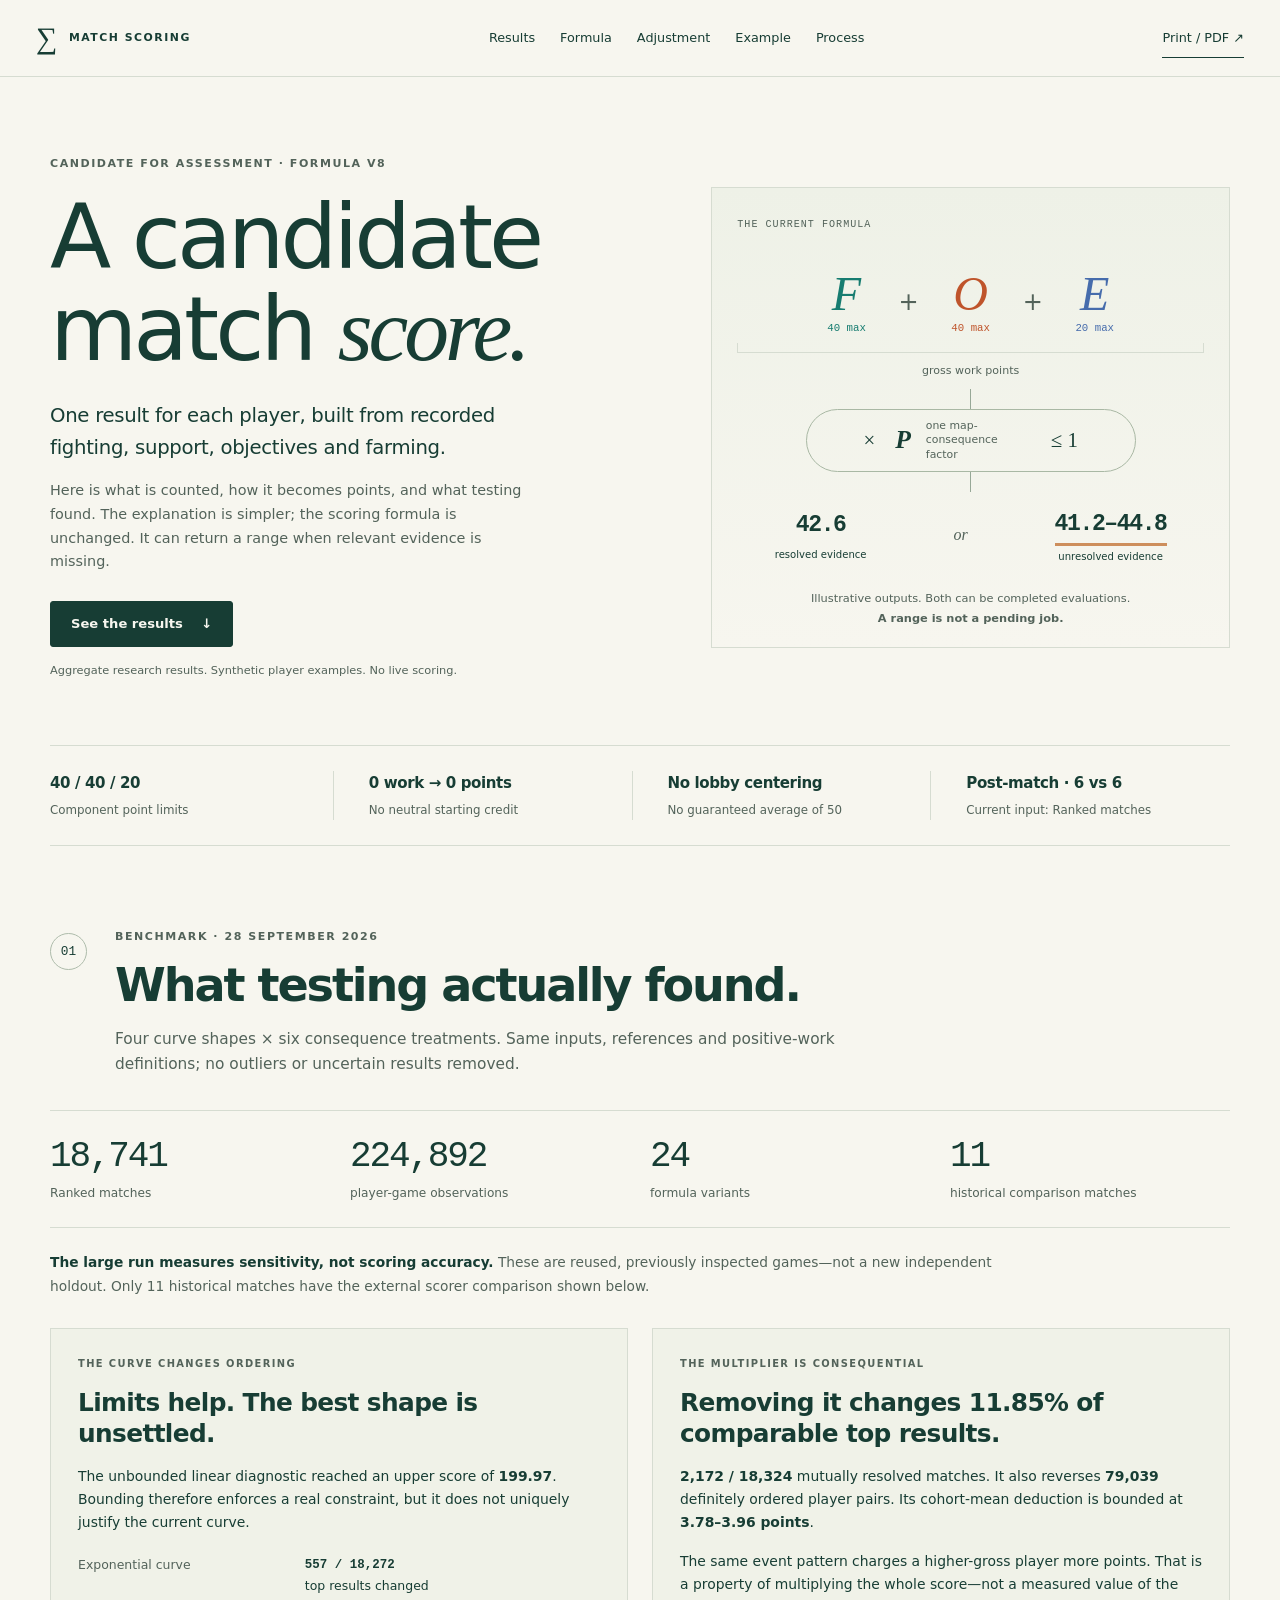
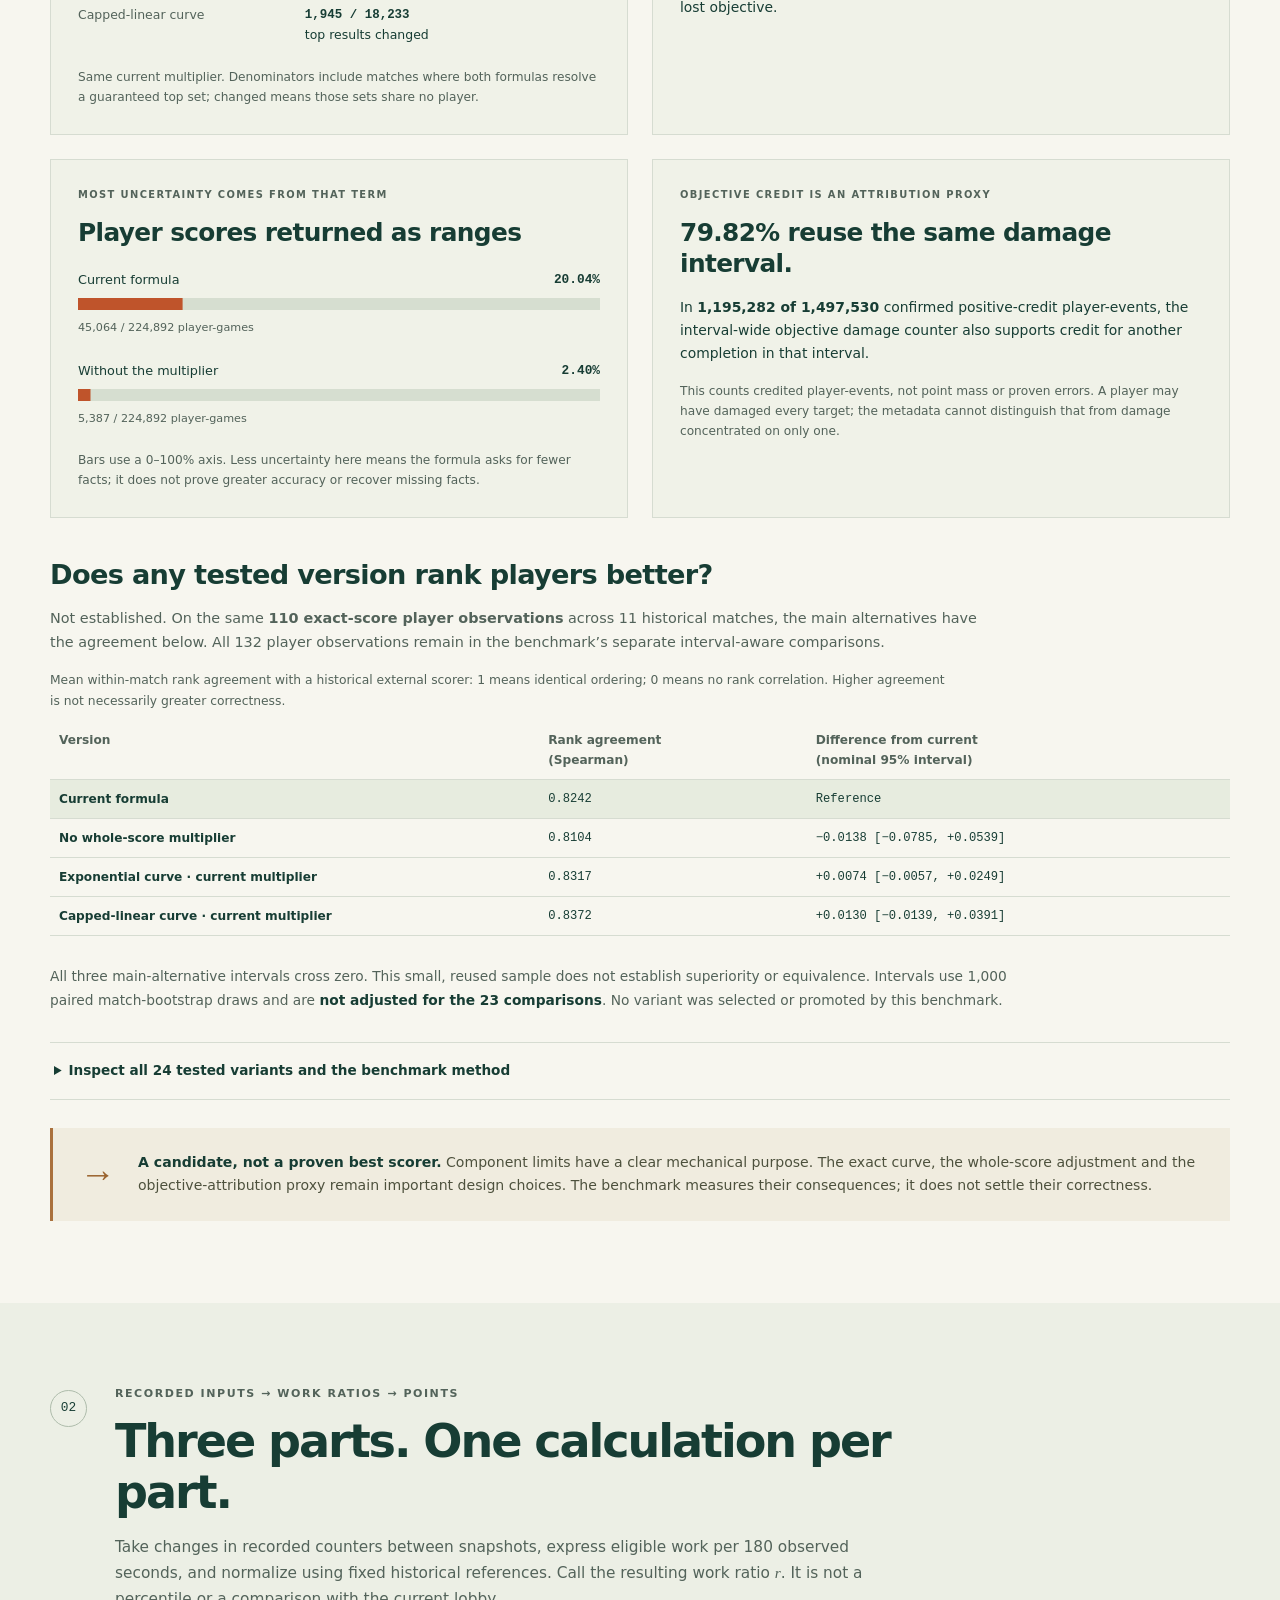
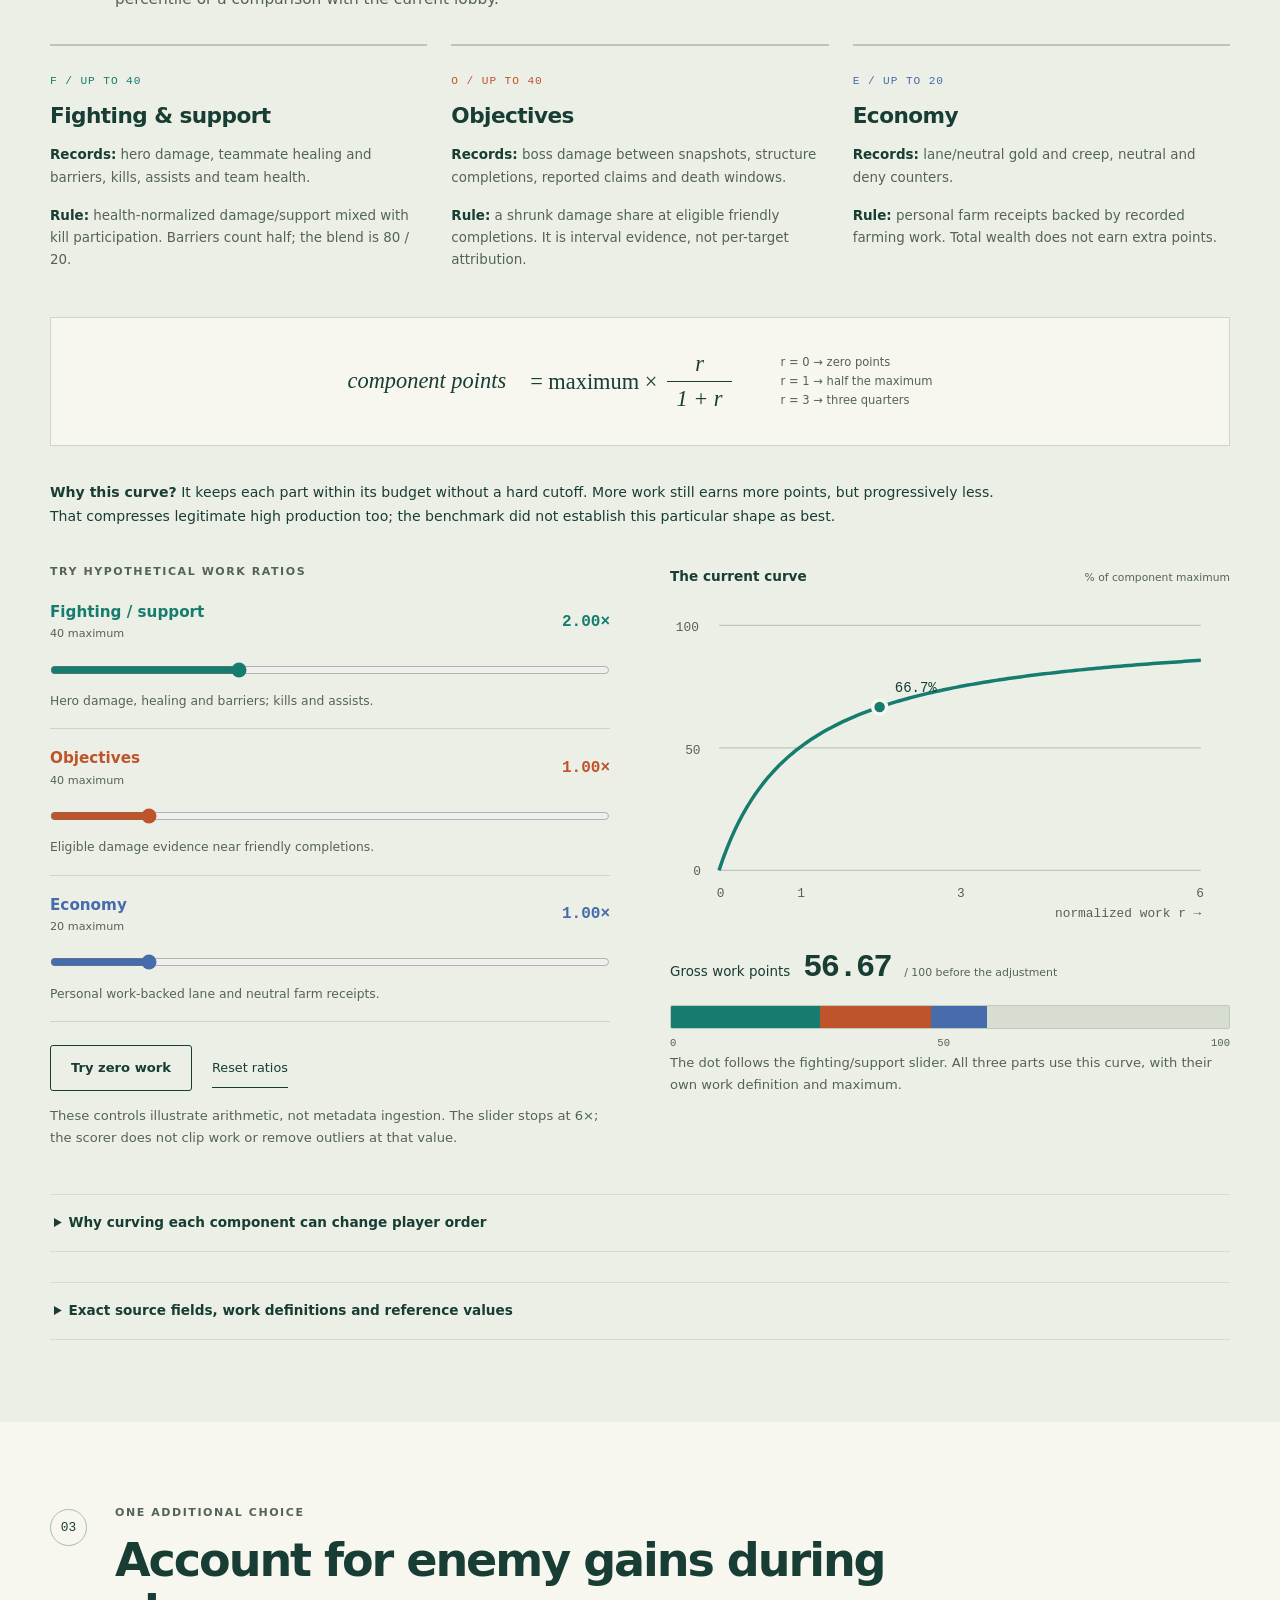
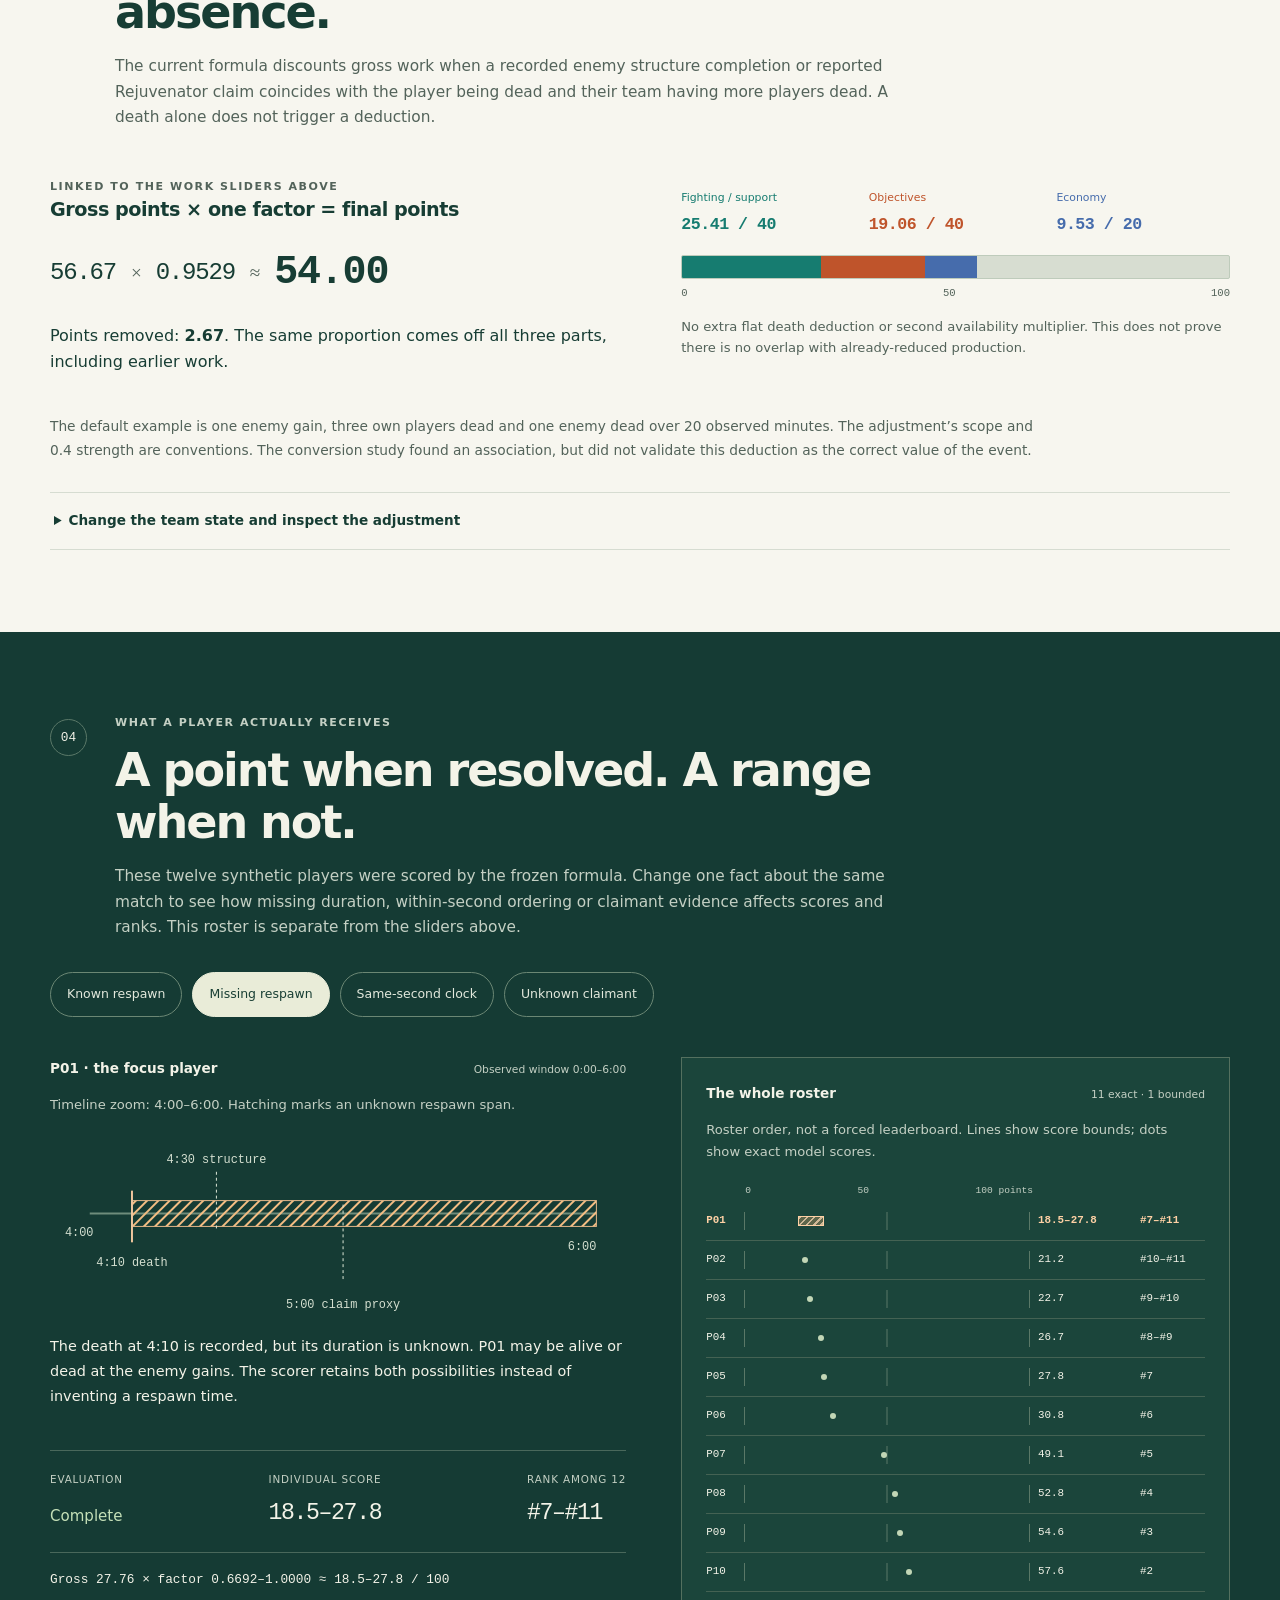
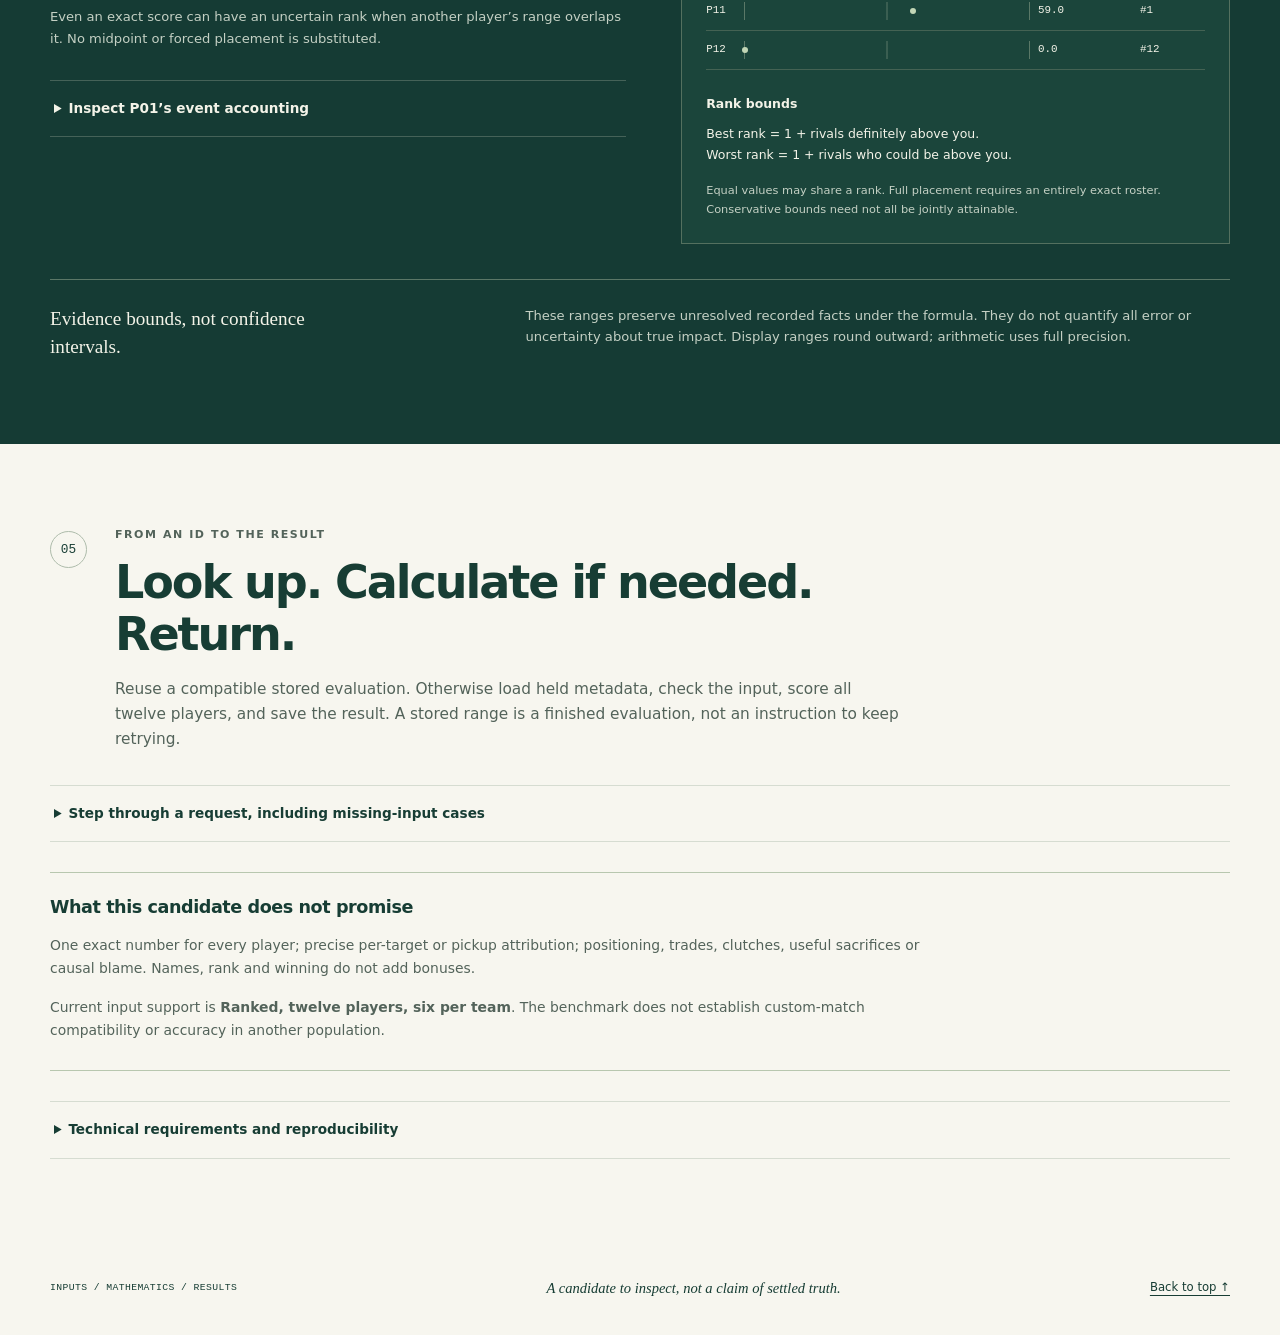
==== commit c3054fbd: "Present candidate scoring benchmark and simplify explainer" ====
--- a/contribution-score/index.html
+++ b/contribution-score/index.html
@@ -3,131 +3,166 @@
 <head>
   <meta charset="utf-8">
   <meta name="viewport" content="width=device-width, initial-scale=1">
-  <meta name="description" content="An interactive, unbranded explanation of contribution scoring: demonstrated work, map consequences, uncertainty, ranking and the match-ID-to-result process.">
+  <meta name="description" content="A candidate for scoring individual match contribution: clear inputs, interactive mathematics and results from 24 formula variants across 18,741 Ranked matches.">
+  <meta property="og:title" content="A candidate match score · Formula and benchmark results">
+  <meta property="og:description" content="What is counted, how points are calculated, and what testing does—and does not—support. An unbranded, interactive explanation.">
   <meta http-equiv="Content-Security-Policy" content="default-src 'none'; script-src 'self'; style-src 'self'; connect-src 'self'; img-src 'self' data:; base-uri 'none'; form-action 'none'; object-src 'none'">
   <meta name="color-scheme" content="light">
-  <title>From a match to a score · An interactive explanation</title>
+  <title>A candidate match score · Formula and benchmark results</title>
   <link rel="icon" href="data:image/svg+xml,%3Csvg xmlns='http://www.w3.org/2000/svg' viewBox='0 0 32 32'%3E%3Ctext y='25' font-size='27'%3E%E2%88%91%3C/text%3E%3C/svg%3E">
-  <link rel="stylesheet" href="./style.css">
-  <script type="module" src="./app.mjs"></script>
+  <link rel="stylesheet" href="./style.css?v=20260928-benchmark">
+  <script type="module" src="./app.mjs?v=20260928-benchmark"></script>
 </head>
 <body>
 <a class="skip" href="#main">Skip to explanation</a>
 <header class="masthead">
-  <a href="#" class="wordmark" aria-label="Back to top"><span class="math-mark" aria-hidden="true">∑</span> METHOD / 08</a>
-  <nav aria-label="Sections"><a href="#process">Process</a><a href="#work">Math</a><a href="#consequence">Consequences</a><a href="#uncertainty">Uncertainty</a><a href="#reuse">Reuse</a></nav>
+  <a href="#" class="wordmark" aria-label="Back to top"><span class="math-mark" aria-hidden="true">∑</span> MATCH SCORING</a>
+  <nav aria-label="Sections"><a href="#benchmark">Results</a><a href="#work">Formula</a><a href="#consequence">Adjustment</a><a href="#uncertainty">Example</a><a href="#process">Process</a></nav>
   <button type="button" id="print" class="text-button">Print / PDF ↗</button>
 </header>
 <main id="main">
   <section class="hero wrap" aria-labelledby="title">
-    <div class="hero-copy"><p class="eyebrow">AN INTERACTIVE FIELD GUIDE · MODEL V8</p>
-      <h1 id="title">From a match<br>to a <em>score.</em></h1>
-      <p class="lede">Count demonstrated work. Account for recorded map consequences. Keep the unknowns visible.</p>
-      <p>A post-match contribution model for twelve players. Not a win prediction, a skill rating or a measure of individual causal responsibility.</p>
-      <a class="button primary" href="#process">Follow one match <span aria-hidden="true">↓</span></a>
-      <span class="hero-caption">No login. No live scoring. Synthetic examples only.</span>
+    <div class="hero-copy">
+      <p class="eyebrow">CANDIDATE FOR ASSESSMENT · FORMULA V8</p>
+      <h1 id="title">A candidate<br>match <em>score.</em></h1>
+      <p class="lede">One result for each player, built from recorded fighting, support, objectives and farming.</p>
+      <p>Here is what is counted, how it becomes points, and what testing found. The explanation is simpler; the scoring formula is unchanged. It can return a range when relevant evidence is missing.</p>
+      <a class="button primary" href="#benchmark">See the results <span aria-hidden="true">↓</span></a>
+      <span class="hero-caption">Aggregate research results. Synthetic player examples. No live scoring.</span>
     </div>
-    <div class="hero-diagram" aria-label="Fighting and support, objectives, and economy sum to gross points. One consequence factor yields a point score or evidence interval.">
-      <div class="diagram-label">THE WHOLE IDEA, IN ONE LINE</div>
+    <div class="hero-diagram" aria-label="Fighting and support, objectives, and economy sum to gross points. One map-consequence factor yields a point score or evidence interval.">
+      <div class="diagram-label">THE CURRENT FORMULA</div>
       <div class="hero-bracket"><span class="hero-part fight"><b>F</b><small>40 max</small></span><span class="operator">+</span><span class="hero-part objective"><b>O</b><small>40 max</small></span><span class="operator">+</span><span class="hero-part economy"><b>E</b><small>20 max</small></span></div>
-      <div class="diagram-join"><span>demonstrated work</span><i aria-hidden="true"></i></div>
+      <div class="diagram-join"><span>gross work points</span><i aria-hidden="true"></i></div>
       <div class="hero-factor"><span>×</span><div><b>P</b><small>one map-consequence factor</small></div><span>≤ 1</span></div>
       <div class="diagram-join"><i aria-hidden="true"></i></div>
-      <div class="hero-outcomes"><div><b>42.6</b><span>when evidence resolves</span></div><span class="or">or</span><div><b>41.2–44.8</b><span>when evidence leaves bounds</span></div></div>
-      <p>Illustrative outputs, not different processing stages.<br><strong>Both can be completed evaluations.</strong></p>
+      <div class="hero-outcomes"><div><b>42.6</b><span>resolved evidence</span></div><span class="or">or</span><div><b>41.2–44.8</b><span>unresolved evidence</span></div></div>
+      <p>Illustrative outputs. Both can be completed evaluations.<br><strong>A range is not a pending job.</strong></p>
     </div>
   </section>
-  <div class="principles wrap"><div><b>40 / 40 / 20</b><span>Fixed component maxima</span></div><div><b>0 work → 0 points</b><span>No neutral starting credit</span></div><div><b>No lobby centering</b><span>50 is not a guaranteed average</span></div><div><b>One factor only</b><span>No extra flat death deduction</span></div></div>
-  <noscript><div class="wrap notice">The full explanation is readable without JavaScript. Enable JavaScript for the local-only interactive examples.</div></noscript>
-  <div id="load-error" class="wrap notice" role="alert" hidden>The synthetic examples could not load. The written explanation is still available. Reload this page to try again.</div>
+  <div class="principles wrap"><div><b>40 / 40 / 20</b><span>Component point limits</span></div><div><b>0 work → 0 points</b><span>No neutral starting credit</span></div><div><b>No lobby centering</b><span>No guaranteed average of 50</span></div><div><b>Post-match · 6 vs 6</b><span>Current input: Ranked matches</span></div></div>
+  <noscript><div class="wrap notice">The explanation and main benchmark results remain readable without JavaScript. Interactive examples and the full comparison table require it.</div></noscript>
+  <div id="load-error" class="wrap notice" role="alert" hidden>The interactive examples could not load. The written explanation and headline results are still available.</div>
+
+  <section id="benchmark" class="chapter wrap">
+    <div class="section-heading"><span class="section-number">01</span><div><p class="eyebrow">BENCHMARK · 28 SEPTEMBER 2026</p><h2>What testing actually found.</h2><p>Four curve shapes × six consequence treatments. Same inputs, references and positive-work definitions; no outliers or uncertain results removed.</p></div></div>
+    <div class="benchmark-totals" aria-label="Benchmark coverage">
+      <div><strong id="benchmark-matches">18,741</strong><span>Ranked matches</span></div>
+      <div><strong id="benchmark-players">224,892</strong><span>player-game observations</span></div>
+      <div><strong id="benchmark-variants">24</strong><span>formula variants</span></div>
+      <div><strong id="comparison-games">11</strong><span>historical comparison matches</span></div>
+    </div>
+    <p class="scope-note"><strong>The large run measures sensitivity, not scoring accuracy.</strong> These are reused, previously inspected games—not a new independent holdout. Only 11 historical matches have the external scorer comparison shown below.</p>
+    <div class="finding-grid">
+      <article id="curve-finding"><p class="eyebrow">THE CURVE CHANGES ORDERING</p><h3>Limits help. The best shape is unsettled.</h3><p>The unbounded linear diagnostic reached an upper score of <b>199.97</b>. Bounding therefore enforces a real constraint, but it does not uniquely justify the current curve.</p><dl class="finding-pairs"><dt>Exponential curve</dt><dd><b>557 / 18,272</b> top results changed</dd><dt>Capped-linear curve</dt><dd><b>1,945 / 18,233</b> top results changed</dd></dl><p class="fine">Same current multiplier. Denominators include matches where both formulas resolve a guaranteed top set; changed means those sets share no player.</p></article>
+      <article id="multiplier-finding"><p class="eyebrow">THE MULTIPLIER IS CONSEQUENTIAL</p><h3>Removing it changes <span id="top-change-percent">11.85%</span> of comparable top results.</h3><p><b id="top-change-count">2,172 / 18,324</b> mutually resolved matches. It also reverses <b>79,039</b> definitely ordered player pairs. Its cohort-mean deduction is bounded at <b>3.78–3.96 points</b>.</p><p>The same event pattern charges a higher-gross player more points. That is a property of multiplying the whole score—not a measured value of the lost objective.</p></article>
+      <article id="coverage-finding"><p class="eyebrow">MOST UNCERTAINTY COMES FROM THAT TERM</p><h3>Player scores returned as ranges</h3>
+        <div class="coverage-comparison"><div><span>Current formula</span><b id="current-bounded-percent">20.04%</b></div><svg viewBox="0 0 100 8" preserveAspectRatio="none" role="img" aria-label="Current formula: 20.04 percent of player scores are bounded"><rect class="coverage-base" width="100" height="8"/><rect id="current-bounded-bar" class="coverage-value" width="20.038" height="8"/></svg><small>45,064 / 224,892 player-games</small></div>
+        <div class="coverage-comparison"><div><span>Without the multiplier</span><b id="no-factor-bounded-percent">2.40%</b></div><svg viewBox="0 0 100 8" preserveAspectRatio="none" role="img" aria-label="Without the multiplier: 2.40 percent of player scores are bounded"><rect class="coverage-base" width="100" height="8"/><rect id="no-factor-bounded-bar" class="coverage-value" width="2.395" height="8"/></svg><small>5,387 / 224,892 player-games</small></div>
+        <p class="fine">Bars use a 0–100% axis. Less uncertainty here means the formula asks for fewer facts; it does not prove greater accuracy or recover missing facts.</p>
+      </article>
+      <article id="attribution-finding"><p class="eyebrow">OBJECTIVE CREDIT IS AN ATTRIBUTION PROXY</p><h3><span id="objective-reuse-percent">79.82%</span> reuse the same damage interval.</h3><p>In <b>1,195,282 of 1,497,530</b> confirmed positive-credit player-events, the interval-wide objective damage counter also supports credit for another completion in that interval.</p><p class="fine">This counts credited player-events, not point mass or proven errors. A player may have damaged every target; the metadata cannot distinguish that from damage concentrated on only one.</p></article>
+    </div>
+    <div id="comparison" class="comparison-heading"><h3>Does any tested version rank players better?</h3><p>Not established. On the same <b>110 exact-score player observations</b> across 11 historical matches, the main alternatives have the agreement below. All 132 player observations remain in the benchmark’s separate interval-aware comparisons.</p></div>
+    <div class="table-scroll" tabindex="0" aria-label="Main formula comparison; scroll horizontally on narrow screens">
+      <table class="benchmark-table"><caption>Mean within-match rank agreement with a historical external scorer: 1 means identical ordering; 0 means no rank correlation. Higher agreement is not necessarily greater correctness.</caption><thead><tr><th>Version</th><th>Rank agreement<br>(Spearman)</th><th>Difference from current<br>(nominal 95% interval)</th></tr></thead><tbody id="main-comparison">
+        <tr data-variant="rational__all_current"><th scope="row">Current formula</th><td>0.8242</td><td>Reference</td></tr>
+        <tr data-variant="rational__none"><th scope="row">No whole-score multiplier</th><td>0.8104</td><td>−0.0138 [−0.0785, +0.0539]</td></tr>
+        <tr data-variant="exponential__all_current"><th scope="row">Exponential curve · current multiplier</th><td>0.8317</td><td>+0.0074 [−0.0057, +0.0249]</td></tr>
+        <tr data-variant="capped_linear__all_current"><th scope="row">Capped-linear curve · current multiplier</th><td>0.8372</td><td>+0.0130 [−0.0139, +0.0391]</td></tr>
+      </tbody></table>
+    </div>
+    <p class="scope-note">All three main-alternative intervals cross zero. This small, reused sample does not establish superiority or equivalence. Intervals use 1,000 paired match-bootstrap draws and are <strong>not adjusted for the 23 comparisons</strong>. No variant was selected or promoted by this benchmark.</p>
+    <details id="all-results"><summary>Inspect all 24 tested variants and the benchmark method</summary>
+      <p>All curves agree at zero work and at one reference unit (half the component limit). The treatments are no adjustment; a whole-score multiplier at strength 0.2, 0.4 or 0.8; an objective-only multiplier; and a fixed-reference point charge matched at gross = 50. Raw work and 40/40/20 weights stay fixed. The unbounded linear variants violate the point limits and are diagnostics, not replacements.</p>
+      <div class="table-scroll" tabindex="0" aria-label="All 24 aggregate results; scroll horizontally"><table class="benchmark-table all-variants-table"><caption>Every comparison is against the current rational curve + whole-score multiplier at 0.4.</caption><thead><tr><th>Curve</th><th>Consequence treatment</th><th>Top changed / comparable</th><th>Bounded player scores</th><th>Rank agreement</th><th>Agreement difference<br>(nominal 95% interval)</th></tr></thead><tbody id="all-variants"></tbody></table></div>
+      <p class="fine">Top-set and pair-order diagnostics preserve unresolved comparisons. The separate within-cohort rank-correlation check uses the same 4,111 fully exact rosters across all variants. The baseline reproduced every archived score bound with maximum error 0; 55 implementation checks passed. Neither is an accuracy test.</p>
+      <p><a href="./benchmark.json" download>Download the aggregate results and source hashes (JSON) ↓</a></p>
+    </details>
+    <aside class="takeaway"><span aria-hidden="true">→</span><p><strong>A candidate, not a proven best scorer.</strong> Component limits have a clear mechanical purpose. The exact curve, the whole-score adjustment and the objective-attribution proxy remain important design choices. The benchmark measures their consequences; it does not settle their correctness.</p></aside>
+  </section>
+
+  <section id="work" class="chapter tinted"><div class="wrap">
+    <div class="section-heading"><span class="section-number">02</span><div><p class="eyebrow">RECORDED INPUTS → WORK RATIOS → POINTS</p><h2>Three parts. One calculation per part.</h2><p>Take changes in recorded counters between snapshots, express eligible work per 180 observed seconds, and normalize using fixed historical references. Call the resulting work ratio <var>r</var>. It is not a percentile or a comparison with the current lobby.</p></div></div>
+    <div class="input-cards">
+      <article><span class="tag fight">F / UP TO 40</span><h3>Fighting &amp; support</h3><p><b>Records:</b> hero damage, teammate healing and barriers, kills, assists and team health.</p><p><b>Rule:</b> health-normalized damage/support mixed with kill participation. Barriers count half; the blend is 80 / 20.</p></article>
+      <article><span class="tag objective">O / UP TO 40</span><h3>Objectives</h3><p><b>Records:</b> boss damage between snapshots, structure completions, reported claims and death windows.</p><p><b>Rule:</b> a shrunk damage share at eligible friendly completions. It is interval evidence, not per-target attribution.</p></article>
+      <article><span class="tag economy">E / UP TO 20</span><h3>Economy</h3><p><b>Records:</b> lane/neutral gold and creep, neutral and deny counters.</p><p><b>Rule:</b> personal farm receipts backed by recorded farming work. Total wealth does not earn extra points.</p></article>
+    </div>
+    <div class="formula-banner"><span>component points</span><span class="formula">= maximum × <span class="fraction"><span>r</span><span>1 + r</span></span></span><p>r = 0 → zero points<br>r = 1 → half the maximum<br>r = 3 → three quarters</p></div>
+    <p class="formula-reason"><strong>Why this curve?</strong> It keeps each part within its budget without a hard cutoff. More work still earns more points, but progressively less. That compresses legitimate high production too; the benchmark did not establish this particular shape as best.</p>
+    <div class="work-playground">
+      <div><p class="eyebrow">TRY HYPOTHETICAL WORK RATIOS</p>
+        <div class="slider-group fight"><label for="fight-r"><span>Fighting / support <small>40 maximum</small></span><output id="fight-r-value" for="fight-r">2.00×</output></label><input id="fight-r" type="range" min="0" max="6" step="0.05" value="2"><p>Hero damage, healing and barriers; kills and assists.</p></div>
+        <div class="slider-group objective"><label for="objective-r"><span>Objectives <small>40 maximum</small></span><output id="objective-r-value" for="objective-r">1.00×</output></label><input id="objective-r" type="range" min="0" max="6" step="0.05" value="1"><p>Eligible damage evidence near friendly completions.</p></div>
+        <div class="slider-group economy"><label for="economy-r"><span>Economy <small>20 maximum</small></span><output id="economy-r-value" for="economy-r">1.00×</output></label><input id="economy-r" type="range" min="0" max="6" step="0.05" value="1"><p>Personal work-backed lane and neutral farm receipts.</p></div>
+        <div class="inline-actions"><button id="zero-work" class="button secondary" type="button">Try zero work</button><button id="reset-work" class="text-button" type="button">Reset ratios</button></div>
+        <p class="fine">These controls illustrate arithmetic, not metadata ingestion. The slider stops at 6×; the scorer does not clip work or remove outliers at that value.</p>
+      </div>
+      <div class="curve-panel"><div class="panel-heading"><b>The current curve</b><span>% of component maximum</span></div>
+        <svg id="curve" viewBox="0 0 480 270" role="img" aria-labelledby="curve-title curve-desc"><title id="curve-title">r divided by one plus r</title><desc id="curve-desc">Zero work earns zero. One reference unit reaches 50 percent; three reach 75 percent. The curve approaches the component maximum.</desc><g class="chart-grid"><path d="M42 20H455 M42 125H455 M42 230H455"/></g><g class="chart-labels"><text x="5" y="25">100</text><text x="13" y="130">50</text><text x="20" y="234">0</text><text x="40" y="253">0</text><text x="109" y="253">1</text><text x="246" y="253">3</text><text x="451" y="253">6</text><text x="330" y="270">normalized work r →</text></g><path id="curve-line" class="curve-line"/><circle id="curve-dot" r="6" cx="180" cy="90"/><text id="curve-value" x="192" y="78">Fighting ratio</text></svg>
+        <div class="gross-total"><span>Gross work points</span><strong id="gross-total">56.67</strong><small>/ 100 before the adjustment</small></div>
+        <div id="gross-bar" class="stacked-bar" role="img" aria-label="Gross component points"><span class="fight"></span><span class="objective"></span><span class="economy"></span></div><div class="axis"><span>0</span><span>50</span><span>100</span></div>
+        <p class="fine">The dot follows the fighting/support slider. All three parts use this curve, with their own work definition and maximum.</p>
+      </div>
+    </div>
+    <details id="curve-tradeoff"><summary>Why curving each component can change player order</summary><div class="curve-comparison"><article><h3>Concentrated work</h3><p>F = 4, O = 0, E = 0<br>Linear weighted index: <b>1.6</b><br>Current gross points: <b>32</b></p><button id="concentrated-work" class="button secondary" type="button">Load these ratios</button></article><article><h3>Balanced work</h3><p>F = 1, O = 1, E = 1<br>Linear weighted index: <b>1.0</b><br>Current gross points: <b>50</b></p><button id="balanced-work" class="button secondary" type="button">Load these ratios</button></article></div><p class="fine">The linear index is 0.4r<sub>F</sub> + 0.4r<sub>O</sub> + 0.2r<sub>E</sub>. This demonstrates an ordering change, not which fictional player deserves the higher score.</p></details>
+    <details class="math-details"><summary>Exact source fields, work definitions and reference values</summary>
+      <p>Counters come from <code>players[].stats[]</code>. Δ denotes the change between adjacent snapshots. T is last observed clock − first observed clock, using <code>time_stamp_s</code>; it is not automatically the full match duration. HP below is the <strong>previous snapshot’s team median maximum health</strong>.</p>
+      <div class="definitions">
+        <article><span class="tag fight">F / 40</span><h3>Fighting and support</h3><p class="field-list"><code>player_damage · teammate_healing · teammate_barriering · kills · assists · max_health</code></p><div class="equation">H = (180 / T) × Σ [Δhero damage / enemy HP<br> + (Δhealing + 0.5 × Δbarriers) / own HP]<br>K = (180 / T) × Σ (Δkills + Δassists)<br>r<sub>F</sub> = 0.8 × H / C<sub>H</sub> + 0.2 × K / C<sub>K</sub></div><p>Damage and kills/assists can describe the same engagement. The blend and half-value barriers are choices. No separate fighting downtime multiplier is applied.</p><dl><dt>C<sub>H</sub></dt><dd>1.2422474822178062</dd><dt>C<sub>K</sub></dt><dd>1.561217977609064</dd></dl></article>
+        <article><span class="tag objective">O / 40</span><h3>Objective work</h3><p class="field-list"><code>boss_damage · objectives[].team · objectives[].destroyed_time_s · mid_boss[].team_claimed · mid_boss[].destroyed_time_s</code></p><div class="equation">credit<sub>event</sub> = q × d / (D + τ × Δt / 180)<br>r<sub>O</sub> = (180 / T) × Σ credit<sub>event</sub> / C<sub>O</sub></div><p>d is personal boss damage in the enclosing snapshot interval; D is team boss damage; Δt is interval length. Friendly beneficiary and recorded-alive eligibility give q = 1; dead gives 0; relevant uncertainty gives bounds. The denominator shrinks thin evidence; the remainder is unallocated.</p><dl><dt>τ</dt><dd>3901.9950997238093</dd><dt>C<sub>O</sub></dt><dd>0.13490002814390184</dd></dl></article>
+        <article><span class="tag economy">E / 20</span><h3>Economy</h3><p class="field-list"><code>gold_lane_creep · gold_neutral_creep · creep_kills · neutral_kills · denies</code></p><div class="equation">G = (180 / T) × Σ eligible (Δlane gold + Δneutral gold)<br>r<sub>E</sub> = G / C<sub>E</sub></div><p>An interval qualifies when max(Δcreep kills, Δneutral kills) + Δdenies &gt; 0. Names, winner and rank add no bonus; account/slot IDs only join records.</p><dl><dt>C<sub>E</sub></dt><dd>1316.0570647882992</dd></dl></article>
+      </div>
+      <p class="fine">The four work references are historical means from 388,016 complete player-game observations in the first 35,000 selected calibration games. Those older definitions included availability gates and a mixed-mode population. V8 retained the constants after some definition changes. τ came separately from 12,180 Ranked calibration games. These are scale references, not learned values of a kill or capture; they did not determine the 40/40/20 weights.</p>
+    </details>
+  </div></section>
+
+  <section id="consequence" class="chapter wrap">
+    <div class="section-heading"><span class="section-number">03</span><div><p class="eyebrow">ONE ADDITIONAL CHOICE</p><h2>Account for enemy gains during absence.</h2><p>The current formula discounts gross work when a recorded enemy structure completion or reported Rejuvenator claim coincides with the player being dead and their team having more players dead. A death alone does not trigger a deduction.</p></div></div>
+    <div class="final-work"><div><span class="eyebrow">LINKED TO THE WORK SLIDERS ABOVE</span><h3>Gross points × one factor = final points</h3><div class="score-equation"><span id="final-gross">56.67</span><span>×</span><span id="final-p">0.9529</span><span>≈</span><strong id="final-score">54.00</strong></div><p>Points removed: <b id="points-removed">2.67</b>. The same proportion comes off all three parts, including earlier work.</p></div><div><div id="final-parts" class="part-totals"></div><div id="final-bar" class="stacked-bar" role="img" aria-label="Final component points"><span class="fight"></span><span class="objective"></span><span class="economy"></span></div><div class="axis"><span>0</span><span>50</span><span>100</span></div><p class="fine">No extra flat death deduction or second availability multiplier. This does not prove there is no overlap with already-reduced production.</p></div></div>
+    <p class="scope-note">The default example is one enemy gain, three own players dead and one enemy dead over 20 observed minutes. The adjustment’s scope and 0.4 strength are conventions. The conversion study found an association, but did not validate this deduction as the correct value of the event.</p>
+    <details id="event-lab"><summary>Change the team state and inspect the adjustment</summary>
+      <div class="consequence-layout"><div class="team-lab"><div class="team-label"><b>Your team</b><span id="own-count">3 dead / 6</span></div><div id="own-team" class="team-dots" role="group" aria-label="Your team: toggle dead or alive"></div><div class="team-label"><b>Opponent</b><span id="enemy-count">1 dead / 6</span></div><div id="enemy-team" class="team-dots" role="group" aria-label="Opponent: toggle dead or alive"></div><p class="legend"><span class="alive-key">○ Alive</span><span class="dead-key">× Dead</span><span>The first player is you.</span></p>
+        <label class="check"><input id="enemy-gain" type="checkbox" checked> A supported enemy gain happens at this clock</label>
+        <div class="mini-controls"><label for="events">Events with this pattern <output id="events-value" for="events">1</output><input id="events" type="range" min="1" max="6" step="1" value="1"></label><label for="span">Observed window <output id="span-value" for="span">20 min</output><input id="span" type="range" min="180" max="2400" step="60" value="1200"></label></div>
+        <div class="inline-actions"><button id="equal-exchange" class="button secondary" type="button">Try an equal exchange</button><button id="reset-event" class="text-button" type="button">Reset event</button></div><p class="fine">The sandbox repeats one known pattern. Real events each use their own clock and team state.</p>
+      </div><div class="consequence-math"><span class="eyebrow">YOUR SHARE OF ONE EVENT</span><div class="large-equation"><span class="fraction"><span>max(0, own dead − enemy dead)</span><span>6 × own dead</span></span></div><div id="event-arithmetic" class="numeric-equation">(3 − 1) / (6 × 3) = 0.1111</div><p id="event-explanation">One ninth for each of three dead teammates; one third allocated across the team. The remainder stays unallocated.</p><div class="factor-equation"><div>L = Σ shares × 180 / T</div><div>P = 1 / (1 + 0.4 × L / C<sub>O</sub>)</div><p><span>Concession units <b id="loss-total">0.1111</b></span><span>Factor P <b id="presence">0.9529</b></span></p></div><p class="fine">Living players receive zero share. No enemy gain, equal dead counts or fewer own dead also means zero. Each structure/claim counts once as one unit, not measured utility.</p></div></div>
+      <p class="multiplier-check">At this factor, 20 gross points lose <b id="loss-at-20">0.94</b>; 80 gross points lose <b id="loss-at-80">3.77</b>. The proportional rule makes the second deduction four times larger for the same event pattern. That is not a claim that high producers lose more across the actual cohort.</p>
+      <p class="fine">Death state uses <code>death_details[].game_time_s</code> and <code>death_duration_s</code>. The Rejuvenator beneficiary is the reported claimant, not necessarily the killer. The boss-kill clock is a <strong>claim-timing proxy, not a pickup timestamp</strong>. The claim is counted once.</p>
+    </details>
+  </section>
+
+  <section id="uncertainty" class="chapter dark"><div class="wrap">
+    <div class="section-heading"><span class="section-number">04</span><div><p class="eyebrow">WHAT A PLAYER ACTUALLY RECEIVES</p><h2>A point when resolved. A range when not.</h2><p>These twelve synthetic players were scored by the frozen formula. Change one fact about the same match to see how missing duration, within-second ordering or claimant evidence affects scores and ranks. This roster is separate from the sliders above.</p></div></div>
+    <div id="evidence-buttons" class="choices" role="group" aria-label="Evidence scenario"><button type="button" data-case="known" aria-pressed="false">Known respawn</button><button type="button" data-case="duration" aria-pressed="true">Missing respawn</button><button type="button" data-case="ordering" aria-pressed="false">Same-second clock</button><button type="button" data-case="claimant" aria-pressed="false">Unknown claimant</button></div>
+    <div class="uncertainty-layout"><div><div class="panel-heading"><b>P01 · the focus player</b><span>Observed window 0:00–6:00</span></div>
+      <p class="fine timeline-caption">Timeline zoom: 4:00–6:00. Hatching marks an unknown respawn span.</p>
+      <svg id="timeline" viewBox="0 0 580 180" role="img" aria-labelledby="timeline-title timeline-desc"><title id="timeline-title">Focus player death and map events, zoomed to minutes four through six</title><desc id="timeline-desc">Death at 4:10, structure completion at 4:30, reported Rejuvenator claim at the 5:00 kill clock. The selected scenario changes respawn or claimant evidence.</desc><defs><pattern id="unknown-hatch" width="8" height="8" patternUnits="userSpaceOnUse" patternTransform="rotate(45)"><rect width="2" height="8" fill="#f3bd83"/></pattern></defs><line class="timeline-base" x1="40" x2="550" y1="75" y2="75"/><rect id="death-band" x="82.5" y="62" width="467.5" height="26"/><line class="death-clock" x1="82.5" x2="82.5" y1="52" y2="104"/><text x="82.5" y="128" text-anchor="middle">4:10 death</text><line class="event-clock" x1="167.5" x2="167.5" y1="33" y2="92"/><text x="167.5" y="24" text-anchor="middle">4:30 structure</text><line class="event-clock" x1="295" x2="295" y1="66" y2="142"/><text x="295" y="170" text-anchor="middle">5:00 claim proxy</text><text x="15" y="98">4:00</text><text x="550" y="112" text-anchor="end">6:00</text></svg>
+      <p id="evidence-story" class="evidence-story" aria-live="polite">The death is recorded, but the respawn is not. The player may be alive or dead at the enemy gains.</p>
+      <div class="focus-result"><div><span>Evaluation</span><strong class="ready-label">Complete</strong></div><div><span>Individual score</span><strong id="focus-score">18.5–27.8</strong></div><div><span>Rank among 12</span><strong id="focus-rank">#7–#11</strong></div></div>
+      <p id="focus-equation" class="mono"></p><p class="fine">Even an exact score can have an uncertain rank when another player’s range overlaps it. No midpoint or forced placement is substituted.</p>
+      <details><summary>Inspect P01’s event accounting</summary><div class="table-scroll" tabindex="0" aria-label="Event evidence; scroll horizontally"><table><caption>Recorded event evidence, not inferred causal responsibility</caption><thead><tr><th>Clock / event</th><th>Beneficiary</th><th>P01 state</th><th>Own / enemy dead</th><th>Completion units</th><th>Concession units</th></tr></thead><tbody id="ledger"></tbody></table></div></details>
+    </div><div class="roster-panel"><div class="panel-heading"><b>The whole roster</b><span id="coverage-label">11 exact · 1 bounded</span></div><p class="fine">Roster order, not a forced leaderboard. Lines show score bounds; dots show exact model scores.</p><div class="roster-axis"><span>0</span><span>50</span><span>100 points</span></div><ol id="roster" class="roster" aria-label="All twelve individual score and rank bounds"></ol><div class="rank-rule"><b>Rank bounds</b><p>Best rank = 1 + rivals definitely above you.<br>Worst rank = 1 + rivals who could be above you.</p><p class="fine">Equal values may share a rank. Full placement requires an entirely exact roster. Conservative bounds need not all be jointly attainable.</p></div></div></div>
+    <div class="uncertainty-note"><b>Evidence bounds, not confidence intervals.</b><p>These ranges preserve unresolved recorded facts under the formula. They do not quantify all error or uncertainty about true impact. Display ranges round outward; arithmetic uses full precision.</p></div>
+  </div></section>
 
   <section id="process" class="chapter wrap">
-    <div class="section-heading"><span class="section-number">01</span><div><p class="eyebrow">THE REQUEST LIFECYCLE</p><h2>“Give me the result for this match.”</h2><p>Yes: look up the ID, reuse an evaluation if it exists, otherwise score and save it. That process is separate from whether the evidence supports one number.</p></div></div>
-    <div class="process-toolbar"><label for="scenario">Choose a route</label><select id="scenario"><option value="cached">An evaluation already exists</option><option value="score">Not scored · complete relevant evidence</option><option value="range">Not scored · uncertain evidence</option><option value="missing">Required metadata is missing</option><option value="unsupported">The match mode is unsupported</option></select><button id="next-step" class="button primary" type="button" disabled>Next step →</button><button id="reset-flow" type="button" class="text-button">Reset</button></div>
-    <ol class="flow" aria-label="Evaluation process">
-      <li data-step="0"><span class="step-index">1</span><b>Match ID</b><small>Identify the match</small></li>
-      <li data-step="1"><span class="step-index">2</span><b>Check archive</b><small>Same model policy?</small></li>
-      <li data-step="2"><span class="step-index">3</span><b>Load evidence</b><small>Held metadata only</small></li>
-      <li data-step="3"><span class="step-index">4</span><b>Validate</b><small>Mode, roster, clocks</small></li>
-      <li data-step="4"><span class="step-index">5</span><b>Evaluate</b><small>All twelve players</small></li>
-      <li data-step="5"><span class="step-index">6</span><b>Return result</b><small>Save if newly scored</small></li>
-    </ol>
-    <div class="process-result"><div aria-live="polite" aria-atomic="true"><span id="flow-status" class="status">Local simulation</span><h3 id="flow-title">Start with a match ID.</h3><p id="flow-description">Use “Next step” to trace one request. This demonstration does not contact a database or scorer.</p></div><div class="response"><div class="response-label">ILLUSTRATIVE RESPONSE · FOCUS PLAYER</div><pre id="flow-json">{ "match_id": 123456789 }</pre></div></div>
-    <aside class="takeaway"><span aria-hidden="true">≠</span><p><strong>Evaluated is not the same as exact.</strong> A range is a finished result under incomplete evidence, not a job waiting to finish. Identical inputs and the same policy produce the same result; retrying cannot fill missing facts.</p></aside>
-    <details><summary>What is checked, stored and protected?</summary><div class="detail-grid"><div><h3>Admissible input</h3><p>The current model requires explicit Ranked mode, twelve unique players, six per team, common-clock snapshots and explicit death/objective lists. At least two snapshots must cover at least 60 seconds and half the match. Missing is different from an explicitly empty event list.</p></div><div><h3>Bounded execution</h3><p>Authorization precedes work. Shared coordination prevents duplicate inference; time, size and request budgets bound it. A busy service may return pending. Missing metadata is not silently acquired, and an unsupported mode is not relabelled.</p></div><div><h3>Durable evaluation</h3><p>Store the result, event evidence, model/policy identity and input hash. Ordinary views reuse the stored match evaluation. Raw-input retention is separate: a hash identifies input but cannot reconstruct expired metadata.</p></div></div></details>
-  </section>
-
-  <section id="work" class="chapter tinted">
-    <div class="wrap">
-      <div class="section-heading"><span class="section-number">02</span><div><p class="eyebrow">FIRST, MEASURE POSITIVE WORK</p><h2>Three kinds of work. One bounded scale.</h2><p>For each component, divide eligible work per 180 observed seconds by a fixed reference rate. Call that nonnegative ratio <var>r</var>. Convert it to points with diminishing returns.</p></div></div>
-      <div class="formula-banner"><span>component points</span><span class="formula">= maximum × <span class="fraction"><span>r</span><span>1 + r</span></span></span><p>r = 0 → no points<br>r = 1 → half the component maximum<br>r = 3 → three quarters</p></div>
-      <div class="work-playground">
-        <div><p class="eyebrow">FORMULA PLAYGROUND · HYPOTHETICAL WORK RATIOS</p>
-          <div class="slider-group fight"><label for="fight-r"><span>Fighting / support <small>40 maximum</small></span><output id="fight-r-value" for="fight-r">2.00×</output></label><input id="fight-r" type="range" min="0" max="6" step="0.05" value="2"><p>Hero damage, healing and barriers; kills and assists.</p></div>
-          <div class="slider-group objective"><label for="objective-r"><span>Objectives <small>40 maximum</small></span><output id="objective-r-value" for="objective-r">1.00×</output></label><input id="objective-r" type="range" min="0" max="6" step="0.05" value="1"><p>Eligible damage evidence near friendly completions.</p></div>
-          <div class="slider-group economy"><label for="economy-r"><span>Economy <small>20 maximum</small></span><output id="economy-r-value" for="economy-r">1.00×</output></label><input id="economy-r" type="range" min="0" max="6" step="0.05" value="1"><p>Personal lane and neutral income supported by farm work.</p></div>
-          <div class="inline-actions"><button id="zero-work" class="button secondary" type="button">Try zero work</button><button id="reset-work" class="text-button" type="button">Reset ratios</button></div>
-          <p class="fine">The slider range limits this demonstration only. The scorer does not clip unusually high work to 6× or trim outliers.</p>
-        </div>
-        <div class="curve-panel"><div class="panel-heading"><b>The diminishing-returns curve</b><span>% of component maximum</span></div>
-          <svg id="curve" viewBox="0 0 480 270" role="img" aria-labelledby="curve-title curve-desc"><title id="curve-title">r divided by one plus r</title><desc id="curve-desc">Zero work earns zero. One reference unit reaches 50 percent; three reach 75 percent. The curve approaches, but does not exceed, the maximum.</desc><g class="chart-grid"><path d="M42 20H455 M42 125H455 M42 230H455"/></g><g class="chart-labels"><text x="5" y="25">100</text><text x="13" y="130">50</text><text x="20" y="234">0</text><text x="40" y="253">0</text><text x="109" y="253">1</text><text x="246" y="253">3</text><text x="451" y="253">6</text><text x="330" y="270">normalized work r →</text></g><path id="curve-line" class="curve-line"/><circle id="curve-dot" r="6" cx="180" cy="90"/><text id="curve-value" x="192" y="78">Fighting ratio</text></svg>
-          <p class="fine">The same curve applies to each component; only the maximum and the definition of work differ. The dot follows the fighting/support slider.</p>
-          <div class="gross-total"><span>Gross contribution</span><strong id="gross-total">56.67</strong><small>/ 100 before map consequences</small></div>
-          <div id="gross-bar" class="stacked-bar" role="img" aria-label="Gross component points"><span class="fight"></span><span class="objective"></span><span class="economy"></span></div><div class="axis"><span>0</span><span>50</span><span>100</span></div>
-        </div>
-      </div>
-      <details class="math-details"><summary>Show the actual work definitions and frozen reference values</summary>
-        <p>Let <var>T</var> be observed seconds, and <var>Δ</var> the increase in a cumulative counter between adjacent snapshots. Sum interval work, then multiply by 180 / T. Health denominators use the <strong>previous snapshot’s</strong> team median maximum health.</p>
-        <div class="definitions"><article><span class="tag fight">F / 40</span><h3>Fighting and support</h3><div class="equation">H = (180 / T) × Σ [Δhero damage / enemy HP<br> + (Δhealing + 0.5 × Δbarriers) / own HP]<br>K = (180 / T) × Σ (Δkills + Δassists)<br>r<sub>F</sub> = 0.8 × H / C<sub>H</sub> + 0.2 × K / C<sub>K</sub></div><p>Team healing and barriers are recorded support, not positioning or inferred saves. There is no additional fighting downtime multiplier.</p><dl><dt>C<sub>H</sub></dt><dd>1.2422474822178062</dd><dt>C<sub>K</sub></dt><dd>1.561217977609064</dd></dl></article>
-        <article><span class="tag objective">O / 40</span><h3>Objective work</h3><div class="equation">credit<sub>event</sub> = q × d / (D + τ × Δt / 180)<br>r<sub>O</sub> = (180 / T) × Σ credit<sub>event</sub> / C<sub>O</sub></div><p><var>d</var> is personal boss damage in the enclosing snapshot interval; <var>D</var> is team boss damage; <var>Δt</var> is that interval’s length. Credit requires a friendly beneficiary and recorded-alive eligibility (<var>q</var> = 1). Dead means 0; relevant uncertainty gives bounds.</p><p>Damage is interval evidence, not proof of individual damage to that exact target. The denominator shrinks thin evidence. Unallocated credit is not redistributed.</p><dl><dt>τ</dt><dd>3901.9950997238093</dd><dt>C<sub>O</sub></dt><dd>0.13490002814390184</dd></dl></article>
-        <article><span class="tag economy">E / 20</span><h3>Economy</h3><div class="equation">G = (180 / T) × Σ eligible (Δlane gold + Δneutral gold)<br>r<sub>E</sub> = G / C<sub>E</sub></div><p>An interval is eligible when max(Δcreep kills, Δneutral kills) + Δdenies &gt; 0. Wealth alone is not credit. Teammate wealth, the result, player names and rank add no bonus.</p><dl><dt>C<sub>E</sub></dt><dd>1316.0570647882992</dd></dl></article></div>
-        <p class="fine">These are fixed historical work references, originally calibrated on a mixed-mode population. Current Ranked-only admission does not make them a Ranked-only fit, or a validated fit for a new competition.</p>
-      </details>
-    </div>
-  </section>
-
-  <section id="consequence" class="chapter wrap">
-    <div class="section-heading"><span class="section-number">03</span><div><p class="eyebrow">THEN, ACCOUNT FOR SUPPORTED MAP GAINS</p><h2>A death is not automatically a deduction.</h2><p>At an enemy structure completion or reported Rejuvenator claim, a dead player receives a limited concession share only if their team has more players dead. Toggle the players to see the allocation.</p></div></div>
-    <div class="consequence-layout"><div class="team-lab"><div class="team-label"><b>Your team</b><span id="own-count">3 dead / 6</span></div><div id="own-team" class="team-dots" role="group" aria-label="Your team: toggle dead or alive"></div><div class="team-label"><b>Opponent</b><span id="enemy-count">1 dead / 6</span></div><div id="enemy-team" class="team-dots" role="group" aria-label="Opponent: toggle dead or alive"></div><p class="legend"><span class="alive-key">○ Alive</span><span class="dead-key">× Dead</span><span>The first player is you.</span></p>
-        <label class="check"><input id="enemy-gain" type="checkbox" checked> A supported enemy gain happens at this clock</label>
-        <div class="mini-controls"><label for="events">Events with this pattern <output id="events-value" for="events">1</output><input id="events" type="range" min="1" max="6" step="1" value="1"></label><label for="span">Observed window <output id="span-value" for="span">20 min</output><input id="span" type="range" min="180" max="2400" step="60" value="1200"></label></div>
-        <div class="inline-actions"><button id="equal-exchange" class="button secondary" type="button">Try an equal exchange</button><button id="reset-event" class="text-button" type="button">Reset event</button></div><p class="fine">This sandbox repeats one known team-state pattern. Real events each use their own clock and team state. Each supported structure/claim is one event unit, not a measured utility value.</p>
-      </div><div class="consequence-math"><span class="eyebrow">YOUR SHARE OF ONE EVENT</span><div class="large-equation"><span class="fraction"><span>max(0, own dead − enemy dead)</span><span>6 × own dead</span></span></div><div id="event-arithmetic" class="numeric-equation">(3 − 1) / (6 × 3) = 0.1111</div><p id="event-explanation">One ninth of an event for you; one third across the three dead teammates. The remainder stays unallocated.</p><div class="factor-equation"><div>L = Σ shares × 180 / T</div><div>P = 1 / (1 + 0.4 × L / C<sub>O</sub>)</div><p><span>Concession units <b id="loss-total">0.1111</b></span><span>Factor P <b id="presence">0.9529</b></span></p></div><p class="fine">Living players receive zero concession share. No enemy gain, equal dead counts or fewer own dead also means zero. P is a declared scoring factor, not a time-alive percentage or causal probability.</p></div></div>
-    <div class="final-work"><div><span class="eyebrow">CONNECTING THE TWO PLAYGROUNDS</span><h3>Gross work × one factor = final points</h3><div class="score-equation"><span id="final-gross">56.67</span><span>×</span><span id="final-p">0.9529</span><span>≈</span><strong id="final-score">54.00</strong></div><p class="fine">The same factor qualifies all three components. No second availability multiplier and no flat deduction per death. Missing opportunities can already reduce measured work.</p></div><div><div id="final-parts" class="part-totals"></div><div id="final-bar" class="stacked-bar" role="img" aria-label="Final component points"><span class="fight"></span><span class="objective"></span><span class="economy"></span></div><div class="axis"><span>0</span><span>50</span><span>100</span></div><p class="fine">Bars always use 0–100, not the strongest player in the lobby.</p></div></div>
-    <aside class="takeaway"><span aria-hidden="true">↳</span><p><strong>Association, not individual blame.</strong> Enemy conversion during absence is contextual evidence. The formula does not establish that one death caused the capture, that a sacrifice was bad, or that the chosen 0.4 coefficient is causally optimal. Rejuvenator ownership follows the reported claimant; the boss-kill clock is a disclosed claim-timing proxy, not a pickup timestamp. The claim is counted once.</p></aside>
-  </section>
-
-  <section id="uncertainty" class="chapter dark">
-    <div class="wrap"><div class="section-heading"><span class="section-number">04</span><div><p class="eyebrow">WHEN THE EVIDENCE DOES NOT RESOLVE</p><h2>A completed result can still be a range.</h2><p>These are twelve synthetic players scored by the frozen model, not numbers fitted to this illustration. Switch one fact about the same match. The roster below is independent of the formula playground.</p></div></div>
-      <div id="evidence-buttons" class="choices" role="group" aria-label="Evidence scenario"><button type="button" data-case="known" aria-pressed="false">Known respawn</button><button type="button" data-case="duration" aria-pressed="true">Missing respawn</button><button type="button" data-case="ordering" aria-pressed="false">Same-second clock</button><button type="button" data-case="claimant" aria-pressed="false">Unknown claimant</button></div>
-      <div class="uncertainty-layout"><div><div class="panel-heading"><b>P01 · the focus player</b><span>Observed window 0:00–6:00</span></div>
-        <p class="fine timeline-caption">Timeline zoom: 4:00–6:00. Hatching marks an unknown respawn span.</p>
-        <svg id="timeline" viewBox="0 0 580 180" role="img" aria-labelledby="timeline-title timeline-desc"><title id="timeline-title">Focus player death and map events, zoomed to minutes four through six</title><desc id="timeline-desc">Death at 4:10, structure completion at 4:30, reported Rejuvenator claim at the 5:00 kill clock. The selected scenario changes the respawn or claimant evidence.</desc><defs><pattern id="unknown-hatch" width="8" height="8" patternUnits="userSpaceOnUse" patternTransform="rotate(45)"><rect width="2" height="8" fill="#f3bd83"/></pattern></defs><line class="timeline-base" x1="40" x2="550" y1="75" y2="75"/><rect id="death-band" x="82.5" y="62" width="467.5" height="26"/><line class="death-clock" x1="82.5" x2="82.5" y1="52" y2="104"/><text x="82.5" y="128" text-anchor="middle">4:10 death</text><line class="event-clock" x1="167.5" x2="167.5" y1="33" y2="92"/><text x="167.5" y="24" text-anchor="middle">4:30 structure</text><line class="event-clock" x1="295" x2="295" y1="66" y2="142"/><text x="295" y="170" text-anchor="middle">5:00 claim proxy</text><text x="15" y="98">4:00</text><text x="550" y="112" text-anchor="end">6:00</text></svg>
-        <p id="evidence-story" class="evidence-story" aria-live="polite">The death is recorded, but the respawn is not. The player may be alive or dead at the enemy gains. Both admissible states must remain visible.</p>
-        <div class="focus-result"><div><span>Evaluation</span><strong class="ready-label">Complete</strong></div><div><span>Individual score</span><strong id="focus-score">18.5–27.8</strong></div><div><span>Rank among 12</span><strong id="focus-rank">#7–#11</strong></div></div>
-        <p id="focus-equation" class="mono"></p><p class="fine">Unknown duration, claimant or event ordering can affect objective credit, concession, or both. Even a player with an exact score can have an uncertain rank because another player’s interval overlaps it.</p>
-        <details><summary>Inspect P01’s event accounting</summary><div class="table-scroll" tabindex="0" aria-label="Event evidence; scroll horizontally on narrow screens"><table><caption>Recorded event evidence, not inferred causal responsibility</caption><thead><tr><th>Clock / event</th><th>Beneficiary</th><th>P01 state</th><th>Own / enemy dead</th><th>Completion units</th><th>Concession units</th></tr></thead><tbody id="ledger"></tbody></table></div></details>
-      </div><div class="roster-panel"><div class="panel-heading"><b>The whole roster</b><span id="coverage-label">11 exact · 1 bounded</span></div><p class="fine">Roster order, not a forced leaderboard. The line spans score bounds; a dot denotes an exact model score. Each row is one player.</p><div class="roster-axis"><span>0</span><span>50</span><span>100 points</span></div><ol id="roster" class="roster" aria-label="All twelve individual score and rank bounds"></ol><div class="rank-rule"><b>How the rank range is calculated</b><p>Best rank = 1 + rivals definitely above you.<br>Worst rank = 1 + rivals who could be above you.</p><p class="fine">“Above” is strict: equal values may share a rank. Conservative bounds need not all be jointly attainable. Full placement is emitted only for an entirely exact roster; a single player’s rank bounds can still coincide.</p></div></div></div>
-      <div class="uncertainty-note"><b>Not a confidence interval. Not an unfinished computation.</b><p>These bounds represent unresolved recorded evidence under the model. They do not quantify all statistical or causal uncertainty. “Exact” is conditional on the formula and clock proxy, not certainty about someone’s true impact. Display ranges round outward; all calculations use full precision.</p></div>
-      <details><summary>How often did this happen in the existing evaluation?</summary><p>In 18,741 reused Ranked matches (224,892 player-games), 179,828 scores were exact under the model and 45,064 were bounded: approximately 80% / 20%. Bounded intervals averaged 1.04 points wide, with a maximum of 13.01. There were 4,111 completely exact rosters; 18,375 matches still had at least one guaranteed top-ranked player, with possible ties.</p><p>This was previously inspected research data, not an independent holdout or a claim that future competitions will have the same coverage. The toy match above intentionally makes uncertainty easy to see; it is not a typical-width claim.</p></details>
-    </div>
-  </section>
-
-  <section id="history" class="chapter wrap">
-    <div class="section-heading"><span class="section-number">05</span><div><p class="eyebrow">FROM ONE MATCH TO A HISTORY</p><h2>Average the evidence. Do not erase it.</h2><p>For compatible, evaluated games, average both endpoints with equal game weight. An uncertain score is not zero; an observed zero is not missing.</p></div></div>
-    <div class="average-demo"><div class="game-ticket"><span>Game A · exact</span><strong>40.0</strong><small>Included</small></div><span class="math-symbol">+</span><div class="game-ticket"><span>Game B · bounded</span><strong>41.2–44.8</strong><small>Both endpoints included</small></div><span class="math-symbol">+</span><div class="game-ticket"><span>Game C · zero work</span><strong>0.0</strong><small>Included</small></div><span class="math-symbol">÷ 3</span><div class="game-ticket average-result"><span>Evaluated-game mean</span><strong id="mean-result">27.0–28.3</strong><small>Still bounded</small></div></div>
-    <div class="history-caption"><div class="missing-ticket"><b>Game D · unavailable</b><span>No evaluation. Report the gap; do not invent a zero.</span></div><p><strong>Coverage: 3 of 4 games evaluated.</strong><br>The mean describes those three, not a complete-history or season rating. Do not drop Game B just because its point score is null.</p></div>
-    <details><summary>Exact arithmetic and archive scope</summary><p class="equation">Lower = (40 + 41.2 + 0) / 3 = 27.0666…<br>Upper = (40 + 44.8 + 0) / 3 = 28.2666…</p><p>Round outward for display, not before arithmetic. Emit a point only when the endpoint difference is at most 10<sup>−10</sup>. Reject mixed policies and duplicate player-games. In the current archive design, “recent” is up to 200 latest evaluated games, not latest played games; stored history queries are capped at 5,000 with a possible-truncation flag.</p></details>
-  </section>
-
-  <section id="reuse" class="chapter tinted">
-    <div class="wrap"><div class="section-heading"><span class="section-number">06</span><div><p class="eyebrow">BEFORE REUSING THE SYSTEM</p><h2>Keep contribution and a league rating distinct.</h2><p>This is a transparent accounting model, not a finished universal performance rating. Reuse starts by deciding what the new score is meant to represent.</p></div></div>
-      <div class="reuse-grid"><article><span>01 / PURPOSE</span><h3>What is being ranked?</h3><p>One-match contribution, opponent-adjusted performance and long-term skill are different targets. Match-time rank and peer performance are not inputs here. A contextual successor needs its own policy, without current-rank leakage or circular peer-score feedback.</p></article><article><span>02 / ADMISSION</span><h3>Which games qualify?</h3><p>The current model accepts <strong>Ranked only</strong>. Tournament or custom-lobby admission is not a UI switch. Validate metadata fields, clock semantics and coverage in the intended population before admitting a new mode.</p></article><article><span>03 / INCOMPLETE EVIDENCE</span><h3>Must every result be one number?</h3><p>Current policy retains intervals. Alternatives include declining a point score or introducing an explicit estimation model. A midpoint, a lower-bound ranking or a guessed duration is a new convention, not unchanged v8. Publish and validate that choice.</p></article><article><span>04 / VALIDATION</span><h3>Does the policy travel?</h3><p>Validate on genuinely held-out target-population games, including roles, heroes, zero work, outliers and missingness. The 40/40/20 weights, historical references and concession factor are declared conventions, not proof of optimal causal value.</p></article></div>
-      <div class="limits"><h3>What this metadata cannot establish</h3><p>Positioning and spatial control · exact pickup clocks · urn/camp timelines · individual per-target attribution · trades and clutches · useful sacrifices · death-caused soul transfers.</p><p><strong>Unobserved is not the same as zero.</strong> These limitations remain even when the formula returns an exact numerical score.</p></div>
-      <details><summary>Reproducibility and technical identity</summary><p>This page is a static educational visualization, not a scoring endpoint. No player lookup, credential, analytics, third-party script or live scorer request is used. The four synthetic roster scenarios are generated with the byte-pinned v8 artifact; the formula playground is hypothetical and does not alter those fixtures.</p><dl class="identities"><dt>Policy SHA-256</dt><dd>a042935d96c9d9c49a6ca6b62b1a15dfb6d521d044f3660b676a4264a9cd0f2d</dd><dt>Artifact SHA-256</dt><dd>bdbb77d0abbb1db9a23c4fe018218947feff39796fe44d2d79c22ce10f669840</dd></dl><p>Changing admission, references, weights, missing-data treatment or contextual inputs requires a new version and separate evidence. Publishing this explanation does not change any live scorer, website integration, rating or leaderboard.</p></details>
-    </div>
+    <div class="section-heading"><span class="section-number">05</span><div><p class="eyebrow">FROM AN ID TO THE RESULT</p><h2>Look up. Calculate if needed. Return.</h2><p>Reuse a compatible stored evaluation. Otherwise load held metadata, check the input, score all twelve players, and save the result. A stored range is a finished evaluation, not an instruction to keep retrying.</p></div></div>
+    <details id="process-demo"><summary>Step through a request, including missing-input cases</summary>
+      <div class="process-toolbar"><label for="scenario">Choose a route</label><select id="scenario"><option value="cached">An evaluation already exists</option><option value="score">Not scored · complete relevant evidence</option><option value="range">Not scored · uncertain evidence</option><option value="missing">Required metadata is missing</option><option value="unsupported">The match mode is unsupported</option></select><button id="next-step" class="button primary" type="button" disabled>Next step →</button><button id="reset-flow" type="button" class="text-button">Reset</button></div>
+      <ol class="flow" aria-label="Evaluation process"><li data-step="0"><span class="step-index">1</span><b>Match ID</b><small>Identify the match</small></li><li data-step="1"><span class="step-index">2</span><b>Check archive</b><small>Same formula?</small></li><li data-step="2"><span class="step-index">3</span><b>Load evidence</b><small>Held metadata</small></li><li data-step="3"><span class="step-index">4</span><b>Check input</b><small>Roster and clocks</small></li><li data-step="4"><span class="step-index">5</span><b>Calculate</b><small>Twelve players</small></li><li data-step="5"><span class="step-index">6</span><b>Return result</b><small>Save if new</small></li></ol>
+      <div class="process-result"><div aria-live="polite" aria-atomic="true"><span id="flow-status" class="status">Local simulation</span><h3 id="flow-title">Start with a match ID.</h3><p id="flow-description">Use “Next step” to trace a request. This page does not contact a database or scorer.</p></div><div class="response"><div class="response-label">ILLUSTRATIVE RESPONSE · FOCUS PLAYER</div><pre id="flow-json">{ "match_id": 123456789 }</pre></div></div>
+    </details>
+    <div class="limits"><h3>What this candidate does not promise</h3><p>One exact number for every player; precise per-target or pickup attribution; positioning, trades, clutches, useful sacrifices or causal blame. Names, rank and winning do not add bonuses.</p><p>Current input support is <strong>Ranked, twelve players, six per team</strong>. The benchmark does not establish custom-match compatibility or accuracy in another population.</p></div>
+    <details><summary>Technical requirements and reproducibility</summary>
+      <p>Input needs explicit death/objective lists and at least two common-clock snapshots covering both 60 seconds and half the match. Missing lists are not assumed empty. No held metadata means an unavailable result; no automatic acquisition is illustrated here.</p>
+      <p>The four synthetic rosters come from the byte-pinned scoring artifact. The sliders illustrate its arithmetic; the benchmark JSON contains aggregate results only. No real player identities, raw match data, credentials, analytics, third-party runtime code or live scoring calls are published here.</p>
+      <dl class="identities"><dt>Formula policy SHA-256</dt><dd>a042935d96c9d9c49a6ca6b62b1a15dfb6d521d044f3660b676a4264a9cd0f2d</dd><dt>Artifact SHA-256</dt><dd>bdbb77d0abbb1db9a23c4fe018218947feff39796fe44d2d79c22ce10f669840</dd><dt>Benchmark protocol SHA-256</dt><dd>7606c672978270443dc11ef3595d228e69911f31c4133578636b4d67709b304f</dd></dl>
+      <p class="fine">The visible benchmark is descriptive evidence for assessing this candidate. Publishing the page changes no live scoring formula or integration.</p>
+    </details>
   </section>
 </main>
-<footer class="wrap"><span>MATHEMATICS / EVIDENCE / PROCESS</span><p>A score should explain what is counted—and what is not known.</p><a href="#">Back to top ↑</a></footer>
+<footer class="wrap"><span>INPUTS / MATHEMATICS / RESULTS</span><p>A candidate to inspect, not a claim of settled truth.</p><a href="#">Back to top ↑</a></footer>
 </body>
 </html>
--- a/contribution-score/style.css
+++ b/contribution-score/style.css
@@ -1,6 +1,17 @@
 @charset "UTF-8";
 :root{--paper:#f7f6ef;--ink:#173d34;--muted:#53635a;--line:#d6dcd1;--soft:#ecefe5;--fight:#167c70;--objective:#bf542b;--economy:#466cac;--dark:#153b34;--serif:Georgia,'Times New Roman',serif;--mono:Consolas,'Liberation Mono',monospace;font-family:'Segoe UI',system-ui,-apple-system,sans-serif;color:var(--ink);background:var(--paper);font-synthesis:none;line-height:1.65;scroll-behavior:smooth;scroll-padding-top:95px}
 *{box-sizing:border-box}body{margin:0}button,input,select{font:inherit}button,a,input,select,summary{-webkit-tap-highlight-color:transparent}a{color:inherit;text-underline-offset:4px}button{cursor:pointer}button:disabled{cursor:default;opacity:.55}button:focus-visible,a:focus-visible,summary:focus-visible,input:focus-visible,select:focus-visible,[tabindex]:focus-visible{outline:3px solid #ce582f;outline-offset:4px}button:focus:not(:focus-visible){outline:none}[hidden]{display:none!important}p{margin:0 0 1rem}h1,h2,h3{line-height:1.12;font-weight:600;letter-spacing:-.045em;margin:0 0 1rem}h1{font-size:clamp(3.5rem,7vw,6.5rem);font-weight:500;line-height:1.02}h1 em{font-family:var(--serif);font-weight:400}h2{font-size:clamp(2rem,3.6vw,3.3rem)}h3{font-size:1.35rem;letter-spacing:-.025em}strong,b{font-weight:650}small,.fine{font-size:.82rem;line-height:1.65;color:var(--muted)}var{font-family:var(--serif)}.wrap{width:min(1180px,calc(100% - 88px));margin-inline:auto}.eyebrow{font-size:.69rem;letter-spacing:.14em;font-weight:700;color:var(--muted);margin-bottom:1.2rem}.skip{position:fixed;top:-100px;left:20px;z-index:100;padding:14px;background:var(--ink);color:white}.skip:focus{top:10px}.masthead{height:77px;display:flex;align-items:center;gap:28px;justify-content:space-between;padding:0 36px;border-bottom:1px solid var(--line);background:var(--paper);position:sticky;top:0;z-index:20}.wordmark{display:flex;align-items:center;gap:10px;text-decoration:none;font-size:.68rem;font-weight:700;letter-spacing:.14em;white-space:nowrap}.math-mark{font-size:30px;font-family:var(--serif);font-weight:400;line-height:1}.masthead nav{display:flex;gap:25px;font-size:.8rem}.masthead nav a{text-decoration:none}.masthead nav a:hover{text-decoration:underline}.text-button{border:0;border-bottom:1px solid currentColor;background:none;color:inherit;padding:8px 0;font-size:.8rem;line-height:1.2;min-height:40px;white-space:nowrap}.button{display:inline-flex;gap:18px;align-items:center;justify-content:center;text-decoration:none;border:1px solid var(--ink);border-radius:3px;padding:12px 20px;font-size:.82rem;font-weight:600;line-height:1.5;min-height:46px}.primary{background:var(--ink);color:var(--paper)}.primary:hover{background:#285749}.secondary{background:transparent;color:var(--ink)}.secondary:hover{background:var(--soft)}.hero{display:grid;grid-template-columns:minmax(0,1.14fr) minmax(0,1fr);gap:70px;align-items:center;padding:78px 0 65px}.hero-copy>p:not(.eyebrow){max-width:490px}.lede{font-size:1.23rem;line-height:1.6;letter-spacing:-.015em;margin-top:25px}.hero-copy>p:not(.lede):not(.eyebrow){color:var(--muted);font-size:.9rem;margin-bottom:27px}.hero-caption{display:block;color:var(--muted);font-size:.71rem;margin-top:14px}.hero-diagram{min-width:0;border:1px solid var(--line);padding:29px 25px 19px;background:linear-gradient(180deg,#eef1e7,transparent);position:relative}.diagram-label{font-family:var(--mono);font-size:.63rem;letter-spacing:.1em;margin-bottom:34px;color:var(--muted)}.hero-bracket{display:flex;align-items:center;justify-content:center;gap:13px;padding:0 0 14px;border-bottom:1px solid var(--line);position:relative}.hero-bracket:before,.hero-bracket:after{content:'';height:9px;width:1px;position:absolute;bottom:0;background:var(--line)}.hero-bracket:before{left:0}.hero-bracket:after{right:0}.hero-part{display:grid;text-align:center;width:78px}.hero-part b{font-family:var(--serif);font-size:3rem;line-height:1.1;font-style:italic;font-weight:400}.hero-part small{font-family:var(--mono);font-size:.67rem;color:inherit}.fight{--part:var(--fight);color:var(--fight)}.objective{--part:var(--objective);color:var(--objective)}.economy{--part:var(--economy);color:var(--economy)}.operator{font-size:1.5rem;color:var(--muted)}.diagram-join{display:flex;align-items:center;flex-direction:column;font-size:.69rem;color:var(--muted)}.diagram-join>span{padding:9px 0}.diagram-join i{height:20px;width:1px;background:#97a897;display:block}.hero-factor{border:1px solid #a9b8a4;border-radius:40px;display:flex;gap:20px;align-items:center;justify-content:center;padding:9px 20px;margin:0 auto;max-width:330px}.hero-factor>span{font-family:var(--serif);font-size:1.3rem}.hero-factor>div{display:flex;gap:15px;align-items:center}.hero-factor b{font-family:var(--serif);font-size:1.6rem;font-style:italic}.hero-factor small{font-size:.68rem;max-width:105px;line-height:1.3}.hero-outcomes{display:flex;align-items:center;justify-content:space-around;gap:12px;padding:13px 0 7px}.hero-outcomes>div{display:grid;gap:3px;text-align:center}.hero-outcomes b{font-family:var(--mono);font-size:clamp(1.15rem,1.8vw,1.65rem);letter-spacing:-.06em}.hero-outcomes div:last-child b{border-bottom:3px solid #cd8e5c}.hero-outcomes span{font-size:.63rem}.hero-outcomes .or{font-family:var(--serif);font-style:italic;font-size:1rem;color:var(--muted)}.hero-diagram>p{text-align:center;font-size:.71rem;margin:17px 0 0;line-height:1.7;color:var(--muted)}.principles{display:grid;grid-template-columns:repeat(4,1fr);border-block:1px solid var(--line);padding:25px 0;gap:15px}.principles div{display:grid;gap:5px;border-right:1px solid var(--line);padding-left:20px}.principles div:first-child{padding-left:0}.principles div:last-child{border:0}.principles b{font-size:.94rem;letter-spacing:-.025em}.principles span{font-size:.74rem;color:var(--muted)}.chapter{padding-block:82px;scroll-margin-top:0}.section-heading{display:flex;gap:28px;align-items:flex-start;margin-bottom:32px}.section-number{flex:0 0 37px;height:37px;border:1px solid #aebcab;border-radius:50%;display:grid;place-items:center;font-family:var(--mono);font-size:.8rem;margin-top:5px}.section-heading>div{max-width:850px}.section-heading .eyebrow{margin-bottom:13px}.section-heading p:last-child{color:var(--muted);max-width:790px;margin:0;font-size:.96rem}.tinted{background:var(--soft)}.process-toolbar{display:flex;align-items:center;gap:17px;flex-wrap:wrap;margin:36px 0 25px;font-size:.8rem}.process-toolbar label{font-weight:650}.process-toolbar select{background:var(--paper);border:1px solid #a8b9a6;color:var(--ink);border-radius:3px;min-height:46px;padding:9px 30px 9px 13px;max-width:100%;flex:1}.flow{display:grid;grid-template-columns:repeat(6,1fr);gap:0;list-style:none;margin:0 0 24px;padding:0;border:1px solid var(--line)}.flow li{padding:20px 13px;display:flex;flex-direction:column;border-right:1px solid var(--line);position:relative}.flow li:last-child{border-right:0}.step-index{font-family:var(--mono);font-size:.7rem;margin-bottom:14px}.flow b{font-size:.84rem}.flow small{font-size:.68rem;margin-top:4px}.flow .is-active{background:var(--ink);color:var(--paper)}.flow .is-active small{color:#d7e1d4}.flow .is-done{background:#e3eadd}.flow .is-skipped{color:#6d786d;background:repeating-linear-gradient(135deg,transparent,transparent 7px,#e7ebe27a 7px,#e7ebe27a 8px)}.flow .is-active:after{content:'';height:4px;position:absolute;bottom:-1px;left:0;right:0;background:#d2a070}.process-result{display:grid;grid-template-columns:1fr 1fr;gap:45px;align-items:center;padding:12px 0}.process-result h3{margin-top:16px;font-size:1.55rem}.process-result p{color:var(--muted);font-size:.88rem}.status{display:inline-block;font-family:var(--mono);font-size:.7rem;border:1px solid #a9bfa4;background:#e4eadc;padding:3px 9px;border-radius:3px;text-transform:uppercase;letter-spacing:.04em}.response{background:#eef0e8;border:1px solid var(--line);padding:20px 24px;min-width:0;min-height:230px}.response-label{font-size:.6rem;letter-spacing:.08em;color:var(--muted)}pre{font-family:var(--mono);font-size:.77rem;line-height:1.75;white-space:pre-wrap;overflow-wrap:anywhere;margin-bottom:0}.takeaway{display:flex;gap:22px;align-items:center;background:#f0ecdf;border-left:3px solid #aa713d;padding:23px 27px;margin-top:28px}.takeaway>span{font-size:2.25rem;line-height:1;font-family:var(--serif);color:#9a632e}.takeaway p{margin:0;font-size:.88rem;color:#4d513d}.takeaway strong{color:var(--ink)}details{border-block:1px solid var(--line);margin-top:30px;padding:0 0 0;font-size:.89rem}details[open]{padding-bottom:20px}summary{padding:17px 4px;cursor:pointer;font-weight:600;font-size:.85rem;line-height:1.6}details>p,details>div,details>dl{margin-left:4px;margin-right:4px}details>p:last-child{margin-bottom:0}.detail-grid{display:grid;grid-template-columns:repeat(3,1fr);gap:30px;padding-top:9px}.detail-grid h3{font-size:1rem}.detail-grid p{font-size:.82rem;color:var(--muted)}.formula-banner{display:flex;gap:24px;align-items:center;justify-content:center;padding:29px;background:var(--paper);border:1px solid #ccd5c7;font-family:var(--serif);font-size:1.4rem;margin-bottom:35px}.formula-banner>span:first-child{font-style:italic}.formula-banner p{font-family:'Segoe UI',system-ui,sans-serif;font-size:.72rem;color:var(--muted);margin:0 0 0 25px}.formula{display:inline-flex;gap:10px;align-items:center;line-height:1.15}.fraction{display:inline-flex;flex-direction:column;vertical-align:middle;text-align:center;font-family:var(--serif);font-style:italic;line-height:1.25}.fraction>span{padding:3px 9px}.fraction>span:first-child{border-bottom:1px solid currentColor}.work-playground{display:grid;grid-template-columns:1fr 1fr;gap:60px}.slider-group{border-bottom:1px solid #ccd5c7;padding:17px 0}.slider-group:first-of-type{padding-top:0}.slider-group label{display:flex;justify-content:space-between;gap:10px;align-items:center;font-weight:650;font-size:.95rem}.slider-group label small{display:block;font-size:.7rem;font-weight:400}.slider-group output{font-family:var(--mono);font-size:1rem}.slider-group p{font-size:.77rem;margin:4px 0 0;color:var(--muted)}input[type=range]{width:100%;accent-color:var(--part,var(--fight));cursor:pointer;margin:17px 0 4px;height:18px}input[type=checkbox]{width:19px;height:19px;accent-color:var(--fight);flex-shrink:0}.inline-actions{display:flex;gap:20px;align-items:center;margin-top:23px}.inline-actions+.fine{margin-top:14px}.panel-heading{display:flex;justify-content:space-between;align-items:baseline;gap:15px;font-size:.85rem;margin-bottom:15px}.panel-heading span{font-size:.67rem;color:var(--muted);text-align:right}.curve-panel{padding-top:2px;min-width:0}#curve{width:100%;display:block;overflow:visible;margin-bottom:15px}.chart-grid path{stroke:#bdcaba;stroke-width:1;fill:none}.chart-labels text{fill:var(--muted);font-family:var(--mono);font-size:11px}.curve-line{stroke:var(--fight);stroke-width:3;fill:none}.curve-panel circle{fill:var(--fight);stroke:var(--paper);stroke-width:3}#curve-value{font-family:var(--mono);font-size:12px;fill:var(--ink)}.gross-total{display:flex;align-items:baseline;gap:13px;flex-wrap:wrap;margin:25px 0 10px;font-size:.84rem}.gross-total strong{font-family:var(--mono);font-size:2rem;letter-spacing:-.05em}.gross-total small{font-size:.68rem}.stacked-bar{height:24px;display:flex;background:#d7ddd1;border:1px solid #becbbb;border-radius:2px;overflow:hidden}.stacked-bar>span{display:block;width:0;flex-shrink:0;background:var(--part);transition:width .15s ease}.axis{display:flex;justify-content:space-between;color:var(--muted);font-family:var(--mono);font-size:.66rem;margin-top:6px}.definitions{display:grid;grid-template-columns:1fr 1fr 1fr;gap:30px;padding-top:12px}.definitions article+article{border-left:1px solid #cbd5c4;padding-left:24px}.definitions h3{font-size:1.1rem;margin-top:15px}.definitions p{font-size:.81rem;color:var(--muted)}.tag{font-family:var(--mono);font-size:.72rem;letter-spacing:.08em}.equation{font-family:var(--mono);font-size:.75rem;line-height:1.9;margin-bottom:18px;overflow-wrap:anywhere}.definitions dl{font-size:.77rem;display:grid;grid-template-columns:35px 1fr;gap:4px 10px}.definitions dd{margin:0;font-family:var(--mono);overflow-wrap:anywhere}.math-details>p{font-size:.84rem}.consequence-layout{display:grid;grid-template-columns:1fr 1fr;gap:65px}.team-label{display:flex;justify-content:space-between;font-size:.82rem;margin-bottom:11px}.team-label span{color:var(--muted);font-family:var(--mono);font-size:.72rem}.team-dots{display:grid;grid-template-columns:repeat(6,1fr);gap:9px;margin-bottom:25px}.team-dot{display:flex;flex-direction:column;align-items:center;gap:3px;background:#e7ede0;border:1px solid #aabda4;color:var(--ink);border-radius:3px;min-height:65px;padding:5px 0;line-height:1.25}.team-dot b{font-size:1.7rem;line-height:1.25;font-weight:400}.team-dot span{font-size:.63rem}.team-dot[aria-pressed=true]{background:#f0e1d4;border-color:#c99a78;color:#8d492c}.team-dot[data-focus=true]{border-width:2px;box-shadow:0 3px 0 #a27445}.legend{display:flex;gap:17px;flex-wrap:wrap;color:var(--muted);font-size:.74rem;margin-bottom:22px}.dead-key{color:#98532c}.alive-key{color:var(--ink)}.check{display:flex;gap:9px;align-items:center;font-size:.82rem;font-weight:600;line-height:1.6}.mini-controls{display:grid;grid-template-columns:1fr 1fr;gap:22px;margin-top:23px}.mini-controls label{font-size:.71rem;display:flex;flex-wrap:wrap;justify-content:space-between;gap:3px}.mini-controls output{font-family:var(--mono);font-weight:600}.mini-controls input{margin-top:8px}.consequence-math{background:#edf0e7;border:1px solid var(--line);padding:27px 29px}.large-equation{font-size:clamp(.9rem,1.6vw,1.22rem);padding:10px 0 21px;text-align:center}.numeric-equation{font-family:var(--mono);font-size:1.1rem;letter-spacing:-.04em;margin-bottom:18px}.consequence-math>p{font-size:.83rem;color:var(--muted)}.factor-equation{border-block:1px solid #c9d3c4;padding:19px 0 3px;margin:23px 0;font-family:var(--mono);font-size:.82rem}.factor-equation p{font-family:'Segoe UI',system-ui,sans-serif;display:flex;justify-content:space-between;gap:14px;font-size:.77rem;margin-top:18px}.factor-equation b{display:block;font-family:var(--mono);font-size:1.5rem;font-weight:400}.final-work{display:grid;grid-template-columns:1.05fr 1fr;gap:55px;padding-top:35px;margin-top:35px;border-top:1px solid var(--line);align-items:center}.final-work h3{font-size:1.2rem}.score-equation{display:flex;gap:15px;align-items:center;font-family:var(--mono);font-size:1.5rem;letter-spacing:-.05em;margin:20px 0 17px;flex-wrap:wrap}.score-equation strong{font-size:2.5rem}.score-equation>span:nth-child(even){color:var(--muted);font-family:var(--serif);font-size:1.2rem}.part-totals{display:grid;grid-template-columns:repeat(3,1fr);gap:14px;margin-bottom:17px}.part-totals>div{display:grid;gap:4px;font-size:.68rem}.part-totals strong{font-family:var(--mono);font-size:1.04rem;letter-spacing:-.03em}.final-work .axis+.fine{margin-top:13px}.dark{background:var(--dark);color:#f3f3e8;--line:#456258;--muted:#c4d0c4}.dark .section-number{border-color:#5a7868}.dark .section-heading p:last-child{color:#c4d0c4}.choices{display:flex;flex-wrap:wrap;gap:10px;margin-bottom:40px}.choices button{padding:11px 16px;min-height:44px;color:#e2e8dc;border:1px solid #6b8774;border-radius:30px;background:transparent;font-size:.78rem}.choices button[aria-pressed=true]{background:#e9ecd8;color:#193f34;border-color:#e9ecd8}.choices button:hover{border-color:#fff4dc}.uncertainty-layout{display:grid;grid-template-columns:1.05fr 1fr;gap:55px}.uncertainty-layout>div{min-width:0}#timeline{display:block;width:100%;margin:23px 0 16px}#timeline text{font-family:var(--mono);font-size:12px;fill:#d4dfd0}#timeline .timeline-base{stroke:#6e8c7b;stroke-width:2}.death-clock{stroke:#efc59d;stroke-width:2}.event-clock{stroke:#dde8d8;stroke-width:1;stroke-dasharray:3 3}#death-band{fill:url(#unknown-hatch);stroke:#e4b789;stroke-width:1}#death-band.known{fill:#b77644;fill-opacity:.45}.evidence-story{font-size:.9rem;line-height:1.75;min-height:100px}.focus-result{display:flex;flex-wrap:wrap;justify-content:space-between;gap:18px;border-block:1px solid #49685b;padding:20px 0;margin-bottom:16px}.focus-result>div{display:grid;gap:6px}.focus-result span{font-size:.65rem;text-transform:uppercase;letter-spacing:.08em;color:#c4d0c4}.focus-result strong{font-family:var(--mono);font-size:1.45rem;font-weight:400;letter-spacing:-.06em}.focus-result .ready-label{font-family:'Segoe UI',system-ui,sans-serif;font-size:.94rem;letter-spacing:0;align-self:center;color:#c5e0b8}.mono{font-family:var(--mono);font-size:.8rem;overflow-wrap:anywhere}.table-scroll{overflow-x:auto;padding-bottom:6px}table{border-collapse:collapse;min-width:660px;width:100%;font-size:.72rem;text-align:left}caption{text-align:left;font-size:.7rem;color:var(--muted);padding-bottom:10px}th,td{border-bottom:1px solid var(--line);padding:9px;vertical-align:top}td:first-child{max-width:165px}th{font-size:.65rem;color:var(--muted);font-weight:600}.roster-panel{padding:24px;background:#1b453b;border:1px solid #54705f}.roster-axis{display:flex;justify-content:space-between;font-family:var(--mono);font-size:.6rem;color:#c4d0c4;margin:21px 0 3px 39px;max-width:calc(100% - 211px)}.roster{list-style:none;margin:0;padding:0}.roster li{display:grid;grid-template-columns:30px minmax(50px,1fr) 94px 65px;gap:8px;align-items:center;padding:10px 0;border-bottom:1px solid #446253;font-size:.68rem;font-family:var(--mono)}.roster li.focus{color:#ffd1a5;font-weight:650}.range-track{height:18px;position:relative;background:linear-gradient(90deg,transparent 49.5%,#59776780 49.5%,#59776780 50.5%,transparent 50.5%);border-inline:1px solid #5a7867}.range-mark{position:absolute;top:4px;height:10px;background:repeating-linear-gradient(135deg,#cfb897,#cfb897 2px,transparent 2px,transparent 5px);border:1px solid #e5be91}.range-mark.point{height:6px;width:6px!important;top:6px;transform:translateX(-3px);border:0;border-radius:50%;background:#c2d6b6}.roster li.focus .range-mark{background-color:#c2966466;border-color:#ffd1a5}.roster li.focus .range-mark.point{background:#ffd1a5}.rank-rule{margin-top:24px;font-size:.78rem}.rank-rule p{margin-top:9px}.rank-rule p:last-child{margin-bottom:0}.rank-rule .fine{font-size:.71rem}.uncertainty-note{display:grid;grid-template-columns:1fr 1.6fr;gap:35px;border-top:1px solid #5b7767;margin-top:35px;padding-top:25px}.uncertainty-note>b{font-size:1.2rem;line-height:1.5;font-family:var(--serif);font-weight:400;max-width:290px}.uncertainty-note p{font-size:.82rem;color:#c4d0c4;margin:0}.average-demo{display:flex;gap:13px;align-items:center;justify-content:space-between}.game-ticket{display:grid;gap:11px;border-block:1px solid var(--line);padding:21px 0;flex:1}.game-ticket span{font-size:.7rem;color:var(--muted)}.game-ticket strong{font-family:var(--mono);font-size:1.4rem;letter-spacing:-.06em}.game-ticket small{font-size:.68rem}.math-symbol{font-family:var(--serif);font-size:1.1rem;white-space:nowrap}.average-result{color:var(--ink);border-color:#87a17e;border-width:2px}.average-result strong{font-size:1.75rem}.history-caption{display:grid;grid-template-columns:1fr 1.2fr;gap:45px;margin-top:26px}.history-caption>p{font-size:.82rem;color:var(--muted);margin:0}.missing-ticket{border-left:2px dashed #95a28e;padding-left:18px;display:grid;gap:4px;font-size:.8rem}.missing-ticket span{font-size:.75rem;color:var(--muted)}.reuse-grid{display:grid;grid-template-columns:1fr 1fr;gap:35px 50px;margin-top:40px}.reuse-grid article{border-top:1px solid #b8c7af;padding-top:20px}.reuse-grid article>span{font-family:var(--mono);font-size:.67rem;color:var(--muted)}.reuse-grid h3{margin-top:15px}.reuse-grid p{font-size:.87rem;margin:0;color:var(--muted)}.limits{border-block:1px solid #b8c7af;margin-top:35px;padding:25px 0 12px}.limits h3{font-size:1.1rem}.limits p{font-size:.87rem;color:var(--muted);max-width:900px}.identities{display:grid;gap:6px;font-size:.73rem}.identities dd{font-family:var(--mono);margin:0 0 10px;overflow-wrap:anywhere}footer{display:flex;gap:25px;justify-content:space-between;align-items:center;padding-block:35px;font-size:.73rem}footer>span{font-family:var(--mono);font-size:.61rem;letter-spacing:.04em}footer p{margin:0;font-family:var(--serif);font-style:italic;font-size:.91rem}footer a{white-space:nowrap}.notice{padding:18px;border:1px solid #b58d56;margin-block:15px;background:#f1e4ce;color:#533d25}
+.benchmark-totals{display:grid;grid-template-columns:repeat(4,minmax(0,1fr));gap:20px;padding:24px 0;border-block:1px solid var(--line)}
+.benchmark-totals>div{display:grid;gap:5px;min-width:0}.benchmark-totals strong{font:2.25rem/1.2 var(--mono);letter-spacing:-.06em}.benchmark-totals span{font-size:.76rem;color:var(--muted)}
+.scope-note{font-size:.86rem;line-height:1.75;max-width:1000px;margin:22px 0 30px;color:var(--muted)}.scope-note strong{color:var(--ink)}
+.finding-grid{display:grid;grid-template-columns:repeat(2,minmax(0,1fr));gap:24px}.finding-grid>article{border:1px solid var(--line);padding:27px;background:#f0f2e8;min-width:0}.finding-grid .eyebrow{font-size:.62rem;margin-bottom:15px}.finding-grid h3{font-size:1.55rem;line-height:1.25}.finding-grid p{font-size:.87rem}.finding-grid p:last-child{margin-bottom:0}.finding-grid .fine{font-size:.76rem}
+.finding-pairs{display:grid;grid-template-columns:1fr 1.4fr;gap:8px 16px;font-size:.78rem;margin:21px 0}.finding-pairs dd{margin:0}.finding-pairs dt{color:var(--muted)}.finding-pairs b{display:block;font-family:var(--mono)}
+.coverage-comparison{margin:20px 0}.coverage-comparison>div{display:flex;justify-content:space-between;gap:15px;font-size:.8rem}.coverage-comparison b{font-family:var(--mono)}.coverage-comparison svg{display:block;width:100%;height:12px;margin:8px 0 3px}.coverage-base{fill:#d6ded0}.coverage-value{fill:var(--objective)}.coverage-comparison small{font-size:.7rem}
+.comparison-heading{margin-top:42px;max-width:940px}.comparison-heading h3{font-size:1.7rem}.comparison-heading p{font-size:.9rem;color:var(--muted)}.benchmark-table{font-size:.82rem;min-width:650px}.benchmark-table th{font-size:.76rem}.benchmark-table tbody th{color:var(--ink);max-width:240px}.benchmark-table td:not(:first-child){font-family:var(--mono);font-size:.76rem}.benchmark-table caption{font-size:.77rem;max-width:900px}.benchmark-table [data-variant="rational__all_current"]{background:#e7ecdf}.all-variants-table{min-width:1030px}.all-variants-table th,.all-variants-table td{max-width:240px}.table-scroll{max-width:100%}
+.input-cards{display:grid;grid-template-columns:repeat(3,minmax(0,1fr));gap:24px;margin:30px 0}.input-cards article{border-top:2px solid #b9c9b1;padding-top:20px;min-width:0}.input-cards h3{font-size:1.35rem;margin-top:12px}.input-cards p{font-size:.84rem;color:var(--muted)}.input-cards b{color:var(--ink)}.input-cards .tag{font-size:.7rem}.formula-reason{font-size:.88rem;max-width:960px;margin-bottom:35px}.curve-comparison{display:grid;grid-template-columns:repeat(2,minmax(0,1fr));gap:30px;padding:12px 0 22px}.curve-comparison h3{font-size:1.1rem}.curve-comparison p{font-size:.84rem}.field-list{overflow-wrap:anywhere}code{font-family:var(--mono);font-size:.9em;overflow-wrap:anywhere}#event-lab .consequence-layout{padding:15px 0}.multiplier-check{border-left:2px solid #aa713d;padding-left:18px;margin-top:25px}.final-work{margin-top:0;padding-top:10px;border-top:0}#process .limits{margin-top:30px}
+@media(max-width:800px){.benchmark-totals{grid-template-columns:repeat(2,minmax(0,1fr));gap:24px}.finding-grid>article{padding:21px}.finding-grid h3{font-size:1.35rem}.input-cards{gap:18px}.input-cards h3{font-size:1.17rem}.finding-pairs{grid-template-columns:1fr;gap:3px}.finding-pairs dd{margin-bottom:10px}}
+@media(max-width:580px){.benchmark-totals strong{font-size:1.85rem}.benchmark-totals span{font-size:.7rem}.finding-grid,.input-cards,.curve-comparison{grid-template-columns:minmax(0,1fr)}.finding-grid{gap:18px}.finding-pairs{grid-template-columns:1fr 1.25fr;gap:10px}.finding-pairs dd{margin:0}.comparison-heading h3{font-size:1.5rem}.input-cards{gap:16px}.input-cards article{padding-top:16px}.input-cards h3{font-size:1.3rem}.input-cards p:last-child{margin-bottom:0}.scope-note{font-size:.82rem}.curve-comparison{gap:24px}.formula-reason{font-size:.84rem}}
+@media print{.benchmark-table{min-width:0;font-size:.75rem}.benchmark-table th,.benchmark-table td{font-size:.7rem!important;overflow-wrap:anywhere}.finding-grid>article,.benchmark-totals,.coverage-comparison{break-inside:avoid}.coverage-comparison svg{-webkit-print-color-adjust:exact;print-color-adjust:exact}.finding-grid{gap:15px}.finding-grid>article{padding:17px}.scope-note{margin:16px 0}.curve-comparison .button{display:none}}
 @media(min-width:1500px){.wrap{width:1220px}.hero{gap:100px}}
 @media(max-width:1050px){.masthead{gap:18px;padding-inline:23px}.masthead nav{gap:17px}.hero{gap:35px}.hero-diagram{padding-inline:18px}.work-playground{gap:35px}.consequence-layout{gap:30px}.uncertainty-layout{gap:27px;grid-template-columns:1fr 1fr}.roster-panel{padding:18px}.roster li{grid-template-columns:28px minmax(30px,1fr) 84px 56px;gap:6px;font-size:.63rem}.roster-axis{max-width:calc(100% - 181px);margin-left:34px}.definitions{gap:18px}.definitions article+article{padding-left:18px}.hero-outcomes{gap:7px}.final-work{gap:30px}.part-totals{gap:8px}.part-totals strong{font-size:.92rem}}
 @media(max-width:800px){:root{scroll-padding-top:113px}.wrap{width:calc(100% - 44px)}.masthead{height:auto;min-height:92px;flex-wrap:wrap;padding:13px 22px 10px;gap:8px}.masthead .wordmark{order:0}.masthead .text-button{order:1;margin-left:auto;min-height:25px;padding:3px 0}.masthead nav{order:2;width:100%;gap:23px;overflow-x:auto;padding:2px 0;white-space:nowrap;font-size:.74rem}.hero{padding-block:50px;grid-template-columns:minmax(0,1fr) minmax(0,1fr);gap:25px}h1{font-size:3.6rem}.hero-diagram{padding:20px 13px}.hero-bracket{gap:6px}.hero-part{width:60px}.hero-part b{font-size:2.5rem}.hero-outcomes{flex-wrap:wrap}.hero-outcomes b{font-size:1.2rem}.hero-outcomes>div{flex:1;min-width:100px}.hero-outcomes .or{display:none}.hero-factor{gap:10px;padding:9px 10px}.diagram-label{font-size:.56rem;margin-bottom:24px}.lede{font-size:1.05rem}.principles{grid-template-columns:1fr 1fr;row-gap:20px}.principles div:nth-child(3){padding-left:0}.principles div:nth-child(2){border:0}.chapter{padding-block:58px}.section-heading{gap:18px}.section-heading>div{min-width:0}.section-number{flex-basis:30px;height:30px;font-size:.72rem}.flow{grid-template-columns:repeat(3,1fr)}.flow li{border-bottom:1px solid var(--line);padding:15px}.flow li:nth-child(3){border-right:0}.flow li:nth-child(n+4){border-bottom:0}.process-result{gap:25px}.formula-banner{gap:14px;padding:23px 15px;font-size:1.15rem}.formula-banner p{margin-left:0;font-size:.65rem}.work-playground{gap:25px}.definitions{grid-template-columns:1fr}.definitions article+article{border-left:0;border-top:1px solid #cbd5c4;padding:23px 0 0}.definitions dl{max-width:400px}.consequence-layout{grid-template-columns:1fr}.team-dots{max-width:520px}.team-label{max-width:520px}.consequence-math{padding:24px}.consequence-math .large-equation{font-size:1.3rem}.final-work{grid-template-columns:1fr 1fr}.part-totals{grid-template-columns:1fr;gap:8px}.part-totals>div{display:flex;justify-content:space-between}.uncertainty-layout{grid-template-columns:1fr}.roster-panel{padding:25px}.roster li{grid-template-columns:35px minmax(50px,1fr) 95px 68px;font-size:.77rem;gap:10px}.roster-axis{max-width:calc(100% - 218px);margin-left:45px}.evidence-story{min-height:0}.focus-result{justify-content:flex-start;gap:35px}.uncertainty-note{gap:25px}.average-demo{gap:9px;flex-wrap:wrap}.game-ticket strong{font-size:1.2rem}.average-result strong{font-size:1.3rem}.game-ticket span{font-size:.66rem}.history-caption{gap:25px}.detail-grid{grid-template-columns:1fr;gap:15px}.reuse-grid{gap:28px}.takeaway{padding:19px;gap:16px}footer{flex-wrap:wrap}footer p{order:2;flex-basis:100%}}
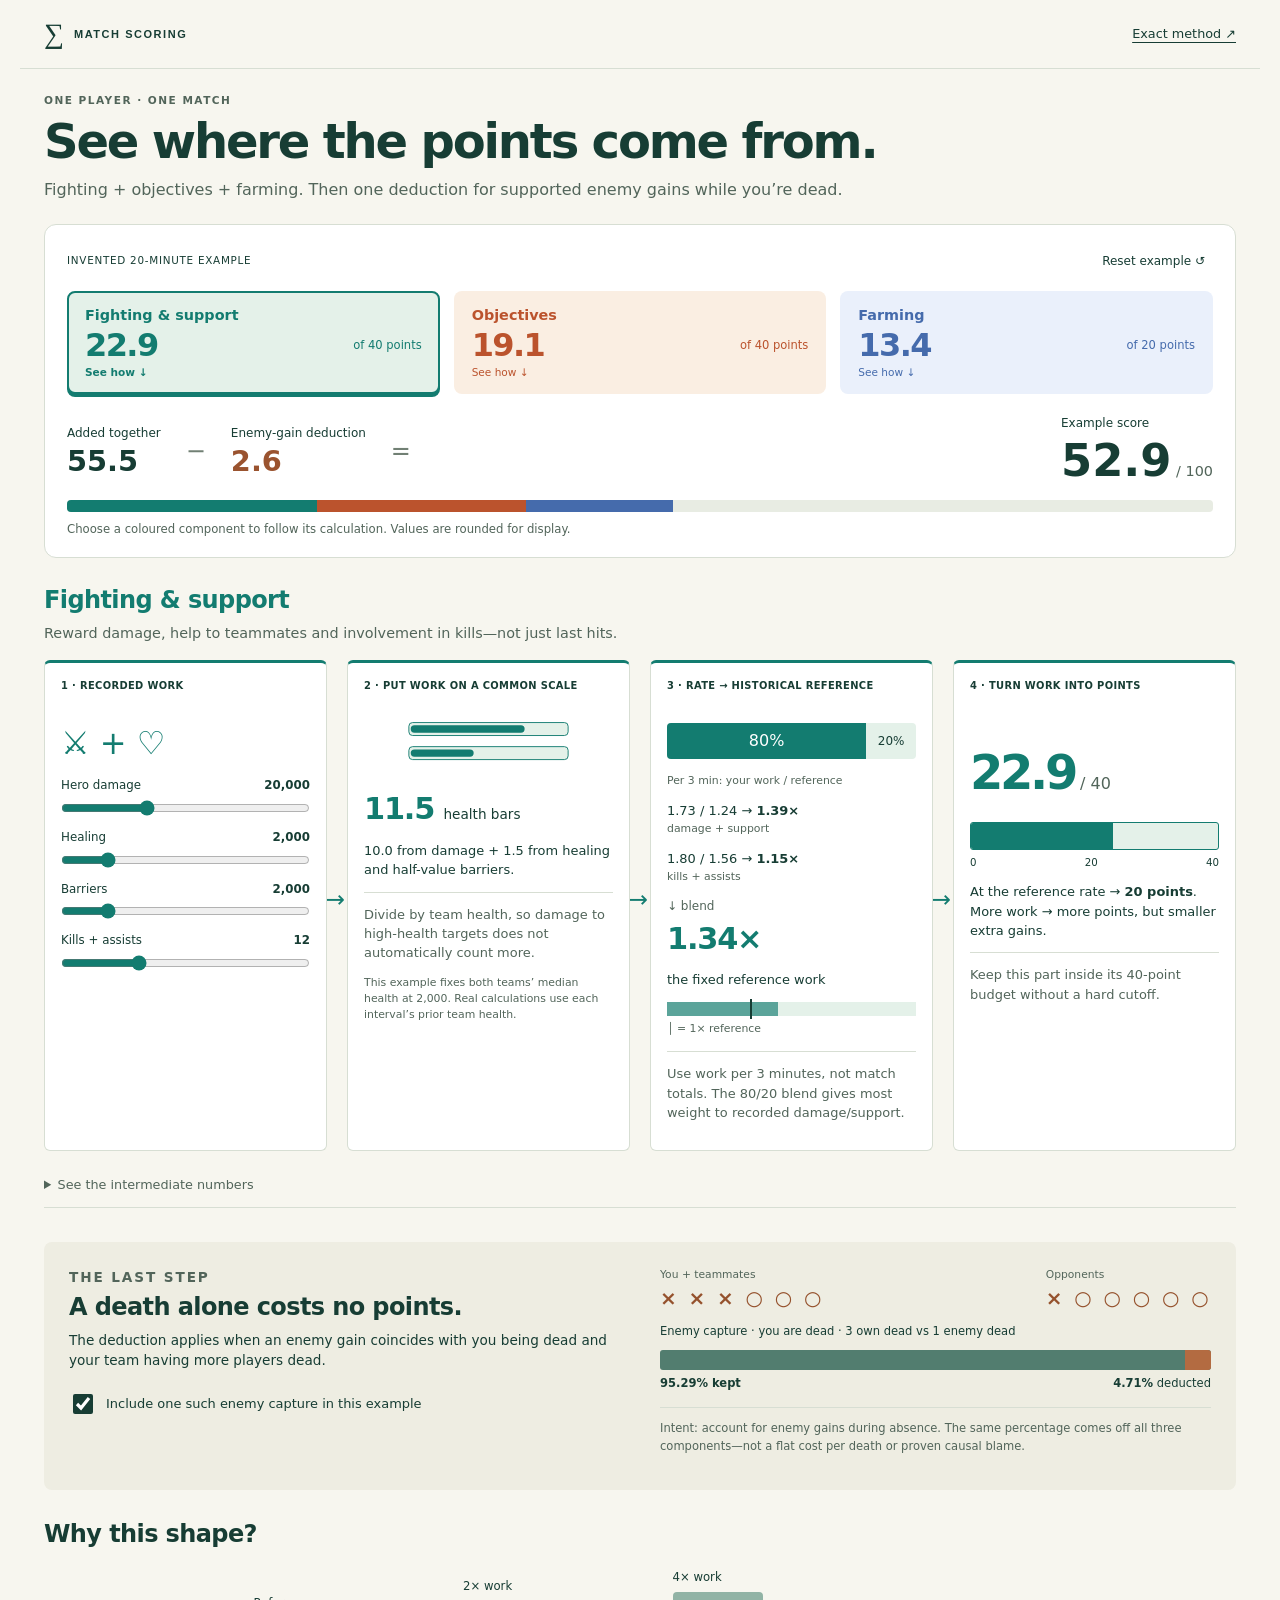
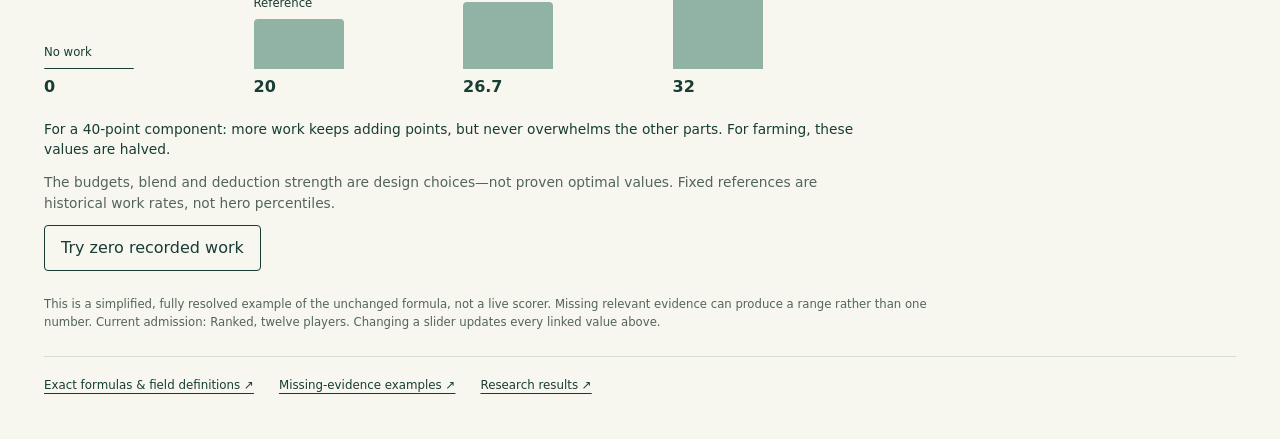
==== commit d1455d3b: "Lead scoring explanation with a visual worked example" ====
--- a/contribution-score/index.html
+++ b/contribution-score/index.html
@@ -1,168 +1,69 @@
 <!doctype html>
 <html lang="en">
 <head>
-  <meta charset="utf-8">
-  <meta name="viewport" content="width=device-width, initial-scale=1">
-  <meta name="description" content="A candidate for scoring individual match contribution: clear inputs, interactive mathematics and results from 24 formula variants across 18,741 Ranked matches.">
-  <meta property="og:title" content="A candidate match score · Formula and benchmark results">
-  <meta property="og:description" content="What is counted, how points are calculated, and what testing does—and does not—support. An unbranded, interactive explanation.">
-  <meta http-equiv="Content-Security-Policy" content="default-src 'none'; script-src 'self'; style-src 'self'; connect-src 'self'; img-src 'self' data:; base-uri 'none'; form-action 'none'; object-src 'none'">
-  <meta name="color-scheme" content="light">
-  <title>A candidate match score · Formula and benchmark results</title>
-  <link rel="icon" href="data:image/svg+xml,%3Csvg xmlns='http://www.w3.org/2000/svg' viewBox='0 0 32 32'%3E%3Ctext y='25' font-size='27'%3E%E2%88%91%3C/text%3E%3C/svg%3E">
-  <link rel="stylesheet" href="./style.css?v=20260928-benchmark">
-  <script type="module" src="./app.mjs?v=20260928-benchmark"></script>
+<meta charset="utf-8"><meta name="viewport" content="width=device-width, initial-scale=1">
+<meta name="description" content="See how damage, support, objective work and farming become one player score. A visual, interactive worked example.">
+<meta property="og:title" content="How your match score is built"><meta property="og:description" content="Recorded work → component points → one final score. Explore each part visually.">
+<meta http-equiv="Content-Security-Policy" content="default-src 'none'; script-src 'self'; style-src 'self'; connect-src 'self'; img-src 'self' data:; base-uri 'none'; form-action 'none'; object-src 'none'">
+<title>How your match score is built</title>
+<link rel="icon" href="data:image/svg+xml,%3Csvg xmlns='http://www.w3.org/2000/svg' viewBox='0 0 32 32'%3E%3Ctext y='25' font-size='27'%3E%E2%88%91%3C/text%3E%3C/svg%3E">
+<link rel="stylesheet" href="./walkthrough.css?v=1"><script type="module" src="./walkthrough.mjs?v=1"></script>
 </head>
 <body>
-<a class="skip" href="#main">Skip to explanation</a>
-<header class="masthead">
-  <a href="#" class="wordmark" aria-label="Back to top"><span class="math-mark" aria-hidden="true">∑</span> MATCH SCORING</a>
-  <nav aria-label="Sections"><a href="#benchmark">Results</a><a href="#work">Formula</a><a href="#consequence">Adjustment</a><a href="#uncertainty">Example</a><a href="#process">Process</a></nav>
-  <button type="button" id="print" class="text-button">Print / PDF ↗</button>
-</header>
+<a class="skip" href="#main">Skip to score breakdown</a>
+<header><a href="./" class="brand">∑ <span>MATCH SCORING</span></a><a href="./details.html#work">Exact method ↗</a></header>
 <main id="main">
-  <section class="hero wrap" aria-labelledby="title">
-    <div class="hero-copy">
-      <p class="eyebrow">CANDIDATE FOR ASSESSMENT · FORMULA V8</p>
-      <h1 id="title">A candidate<br>match <em>score.</em></h1>
-      <p class="lede">One result for each player, built from recorded fighting, support, objectives and farming.</p>
-      <p>Here is what is counted, how it becomes points, and what testing found. The explanation is simpler; the scoring formula is unchanged. It can return a range when relevant evidence is missing.</p>
-      <a class="button primary" href="#benchmark">See the results <span aria-hidden="true">↓</span></a>
-      <span class="hero-caption">Aggregate research results. Synthetic player examples. No live scoring.</span>
-    </div>
-    <div class="hero-diagram" aria-label="Fighting and support, objectives, and economy sum to gross points. One map-consequence factor yields a point score or evidence interval.">
-      <div class="diagram-label">THE CURRENT FORMULA</div>
-      <div class="hero-bracket"><span class="hero-part fight"><b>F</b><small>40 max</small></span><span class="operator">+</span><span class="hero-part objective"><b>O</b><small>40 max</small></span><span class="operator">+</span><span class="hero-part economy"><b>E</b><small>20 max</small></span></div>
-      <div class="diagram-join"><span>gross work points</span><i aria-hidden="true"></i></div>
-      <div class="hero-factor"><span>×</span><div><b>P</b><small>one map-consequence factor</small></div><span>≤ 1</span></div>
-      <div class="diagram-join"><i aria-hidden="true"></i></div>
-      <div class="hero-outcomes"><div><b>42.6</b><span>resolved evidence</span></div><span class="or">or</span><div><b>41.2–44.8</b><span>unresolved evidence</span></div></div>
-      <p>Illustrative outputs. Both can be completed evaluations.<br><strong>A range is not a pending job.</strong></p>
-    </div>
-  </section>
-  <div class="principles wrap"><div><b>40 / 40 / 20</b><span>Component point limits</span></div><div><b>0 work → 0 points</b><span>No neutral starting credit</span></div><div><b>No lobby centering</b><span>No guaranteed average of 50</span></div><div><b>Post-match · 6 vs 6</b><span>Current input: Ranked matches</span></div></div>
-  <noscript><div class="wrap notice">The explanation and main benchmark results remain readable without JavaScript. Interactive examples and the full comparison table require it.</div></noscript>
-  <div id="load-error" class="wrap notice" role="alert" hidden>The interactive examples could not load. The written explanation and headline results are still available.</div>
+<section class="intro"><p class="eyebrow">ONE PLAYER · ONE MATCH</p><h1>See where the points come from.</h1><p>Fighting + objectives + farming. Then one deduction for supported enemy gains while you’re dead.</p></section>
+<section class="scoreboard" aria-label="Worked example score">
+<div class="example-label"><span>INVENTED 20-MINUTE EXAMPLE</span><button id="reset" type="button">Reset example ↺</button></div>
+<div class="components" role="tablist" aria-label="Choose a component to see how it is calculated">
+<button class="fight" id="tab-fight" type="button" role="tab" aria-selected="true" aria-controls="fight" data-part="fight"><span class="component-name">Fighting &amp; support</span><strong id="part-0">22.9</strong><span>of 40 points</span><small>See how ↓</small></button>
+<button class="objective" id="tab-objective" type="button" role="tab" aria-selected="false" aria-controls="objective" tabindex="-1" data-part="objective"><span class="component-name">Objectives</span><strong id="part-1">19.1</strong><span>of 40 points</span><small>See how ↓</small></button>
+<button class="economy" id="tab-economy" type="button" role="tab" aria-selected="false" aria-controls="economy" tabindex="-1" data-part="economy"><span class="component-name">Farming</span><strong id="part-2">13.4</strong><span>of 20 points</span><small>See how ↓</small></button>
+</div>
+<div class="total-flow"><div><span>Added together</span><b id="gross">55.5</b></div><span class="operator">−</span><div class="deduction"><span>Enemy-gain deduction</span><b id="deduction">2.6</b></div><span class="operator">=</span><div class="final"><span>Example score</span><b><output id="score">52.9</output><small> / 100</small></b></div></div>
+<div id="score-strip" class="score-strip" aria-hidden="true"><i class="fight"></i><i class="objective"></i><i class="economy"></i></div>
+<p class="hint">Choose a coloured component to follow its calculation. Values are rounded for display.</p>
+<p id="score-announcement" class="sr-only" aria-live="polite" aria-atomic="true"></p>
+</section>
+<noscript><p class="notice">Enable JavaScript to change the example or switch components. The initial fighting calculation is shown below.</p></noscript>
 
-  <section id="benchmark" class="chapter wrap">
-    <div class="section-heading"><span class="section-number">01</span><div><p class="eyebrow">BENCHMARK · 28 SEPTEMBER 2026</p><h2>What testing actually found.</h2><p>Four curve shapes × six consequence treatments. Same inputs, references and positive-work definitions; no outliers or uncertain results removed.</p></div></div>
-    <div class="benchmark-totals" aria-label="Benchmark coverage">
-      <div><strong id="benchmark-matches">18,741</strong><span>Ranked matches</span></div>
-      <div><strong id="benchmark-players">224,892</strong><span>player-game observations</span></div>
-      <div><strong id="benchmark-variants">24</strong><span>formula variants</span></div>
-      <div><strong id="comparison-games">11</strong><span>historical comparison matches</span></div>
-    </div>
-    <p class="scope-note"><strong>The large run measures sensitivity, not scoring accuracy.</strong> These are reused, previously inspected games—not a new independent holdout. Only 11 historical matches have the external scorer comparison shown below.</p>
-    <div class="finding-grid">
-      <article id="curve-finding"><p class="eyebrow">THE CURVE CHANGES ORDERING</p><h3>Limits help. The best shape is unsettled.</h3><p>The unbounded linear diagnostic reached an upper score of <b>199.97</b>. Bounding therefore enforces a real constraint, but it does not uniquely justify the current curve.</p><dl class="finding-pairs"><dt>Exponential curve</dt><dd><b>557 / 18,272</b> top results changed</dd><dt>Capped-linear curve</dt><dd><b>1,945 / 18,233</b> top results changed</dd></dl><p class="fine">Same current multiplier. Denominators include matches where both formulas resolve a guaranteed top set; changed means those sets share no player.</p></article>
-      <article id="multiplier-finding"><p class="eyebrow">THE MULTIPLIER IS CONSEQUENTIAL</p><h3>Removing it changes <span id="top-change-percent">11.85%</span> of comparable top results.</h3><p><b id="top-change-count">2,172 / 18,324</b> mutually resolved matches. It also reverses <b>79,039</b> definitely ordered player pairs. Its cohort-mean deduction is bounded at <b>3.78–3.96 points</b>.</p><p>The same event pattern charges a higher-gross player more points. That is a property of multiplying the whole score—not a measured value of the lost objective.</p></article>
-      <article id="coverage-finding"><p class="eyebrow">MOST UNCERTAINTY COMES FROM THAT TERM</p><h3>Player scores returned as ranges</h3>
-        <div class="coverage-comparison"><div><span>Current formula</span><b id="current-bounded-percent">20.04%</b></div><svg viewBox="0 0 100 8" preserveAspectRatio="none" role="img" aria-label="Current formula: 20.04 percent of player scores are bounded"><rect class="coverage-base" width="100" height="8"/><rect id="current-bounded-bar" class="coverage-value" width="20.038" height="8"/></svg><small>45,064 / 224,892 player-games</small></div>
-        <div class="coverage-comparison"><div><span>Without the multiplier</span><b id="no-factor-bounded-percent">2.40%</b></div><svg viewBox="0 0 100 8" preserveAspectRatio="none" role="img" aria-label="Without the multiplier: 2.40 percent of player scores are bounded"><rect class="coverage-base" width="100" height="8"/><rect id="no-factor-bounded-bar" class="coverage-value" width="2.395" height="8"/></svg><small>5,387 / 224,892 player-games</small></div>
-        <p class="fine">Bars use a 0–100% axis. Less uncertainty here means the formula asks for fewer facts; it does not prove greater accuracy or recover missing facts.</p>
-      </article>
-      <article id="attribution-finding"><p class="eyebrow">OBJECTIVE CREDIT IS AN ATTRIBUTION PROXY</p><h3><span id="objective-reuse-percent">79.82%</span> reuse the same damage interval.</h3><p>In <b>1,195,282 of 1,497,530</b> confirmed positive-credit player-events, the interval-wide objective damage counter also supports credit for another completion in that interval.</p><p class="fine">This counts credited player-events, not point mass or proven errors. A player may have damaged every target; the metadata cannot distinguish that from damage concentrated on only one.</p></article>
-    </div>
-    <div id="comparison" class="comparison-heading"><h3>Does any tested version rank players better?</h3><p>Not established. On the same <b>110 exact-score player observations</b> across 11 historical matches, the main alternatives have the agreement below. All 132 player observations remain in the benchmark’s separate interval-aware comparisons.</p></div>
-    <div class="table-scroll" tabindex="0" aria-label="Main formula comparison; scroll horizontally on narrow screens">
-      <table class="benchmark-table"><caption>Mean within-match rank agreement with a historical external scorer: 1 means identical ordering; 0 means no rank correlation. Higher agreement is not necessarily greater correctness.</caption><thead><tr><th>Version</th><th>Rank agreement<br>(Spearman)</th><th>Difference from current<br>(nominal 95% interval)</th></tr></thead><tbody id="main-comparison">
-        <tr data-variant="rational__all_current"><th scope="row">Current formula</th><td>0.8242</td><td>Reference</td></tr>
-        <tr data-variant="rational__none"><th scope="row">No whole-score multiplier</th><td>0.8104</td><td>−0.0138 [−0.0785, +0.0539]</td></tr>
-        <tr data-variant="exponential__all_current"><th scope="row">Exponential curve · current multiplier</th><td>0.8317</td><td>+0.0074 [−0.0057, +0.0249]</td></tr>
-        <tr data-variant="capped_linear__all_current"><th scope="row">Capped-linear curve · current multiplier</th><td>0.8372</td><td>+0.0130 [−0.0139, +0.0391]</td></tr>
-      </tbody></table>
-    </div>
-    <p class="scope-note">All three main-alternative intervals cross zero. This small, reused sample does not establish superiority or equivalence. Intervals use 1,000 paired match-bootstrap draws and are <strong>not adjusted for the 23 comparisons</strong>. No variant was selected or promoted by this benchmark.</p>
-    <details id="all-results"><summary>Inspect all 24 tested variants and the benchmark method</summary>
-      <p>All curves agree at zero work and at one reference unit (half the component limit). The treatments are no adjustment; a whole-score multiplier at strength 0.2, 0.4 or 0.8; an objective-only multiplier; and a fixed-reference point charge matched at gross = 50. Raw work and 40/40/20 weights stay fixed. The unbounded linear variants violate the point limits and are diagnostics, not replacements.</p>
-      <div class="table-scroll" tabindex="0" aria-label="All 24 aggregate results; scroll horizontally"><table class="benchmark-table all-variants-table"><caption>Every comparison is against the current rational curve + whole-score multiplier at 0.4.</caption><thead><tr><th>Curve</th><th>Consequence treatment</th><th>Top changed / comparable</th><th>Bounded player scores</th><th>Rank agreement</th><th>Agreement difference<br>(nominal 95% interval)</th></tr></thead><tbody id="all-variants"></tbody></table></div>
-      <p class="fine">Top-set and pair-order diagnostics preserve unresolved comparisons. The separate within-cohort rank-correlation check uses the same 4,111 fully exact rosters across all variants. The baseline reproduced every archived score bound with maximum error 0; 55 implementation checks passed. Neither is an accuracy test.</p>
-      <p><a href="./benchmark.json" download>Download the aggregate results and source hashes (JSON) ↓</a></p>
-    </details>
-    <aside class="takeaway"><span aria-hidden="true">→</span><p><strong>A candidate, not a proven best scorer.</strong> Component limits have a clear mechanical purpose. The exact curve, the whole-score adjustment and the objective-attribution proxy remain important design choices. The benchmark measures their consequences; it does not settle their correctness.</p></aside>
-  </section>
+<section id="fight" class="breakdown fight" role="tabpanel" aria-labelledby="tab-fight" tabindex="0">
+<div class="section-title"><h2>Fighting &amp; support</h2><p>Reward damage, help to teammates and involvement in kills—not just last hits.</p></div>
+<div class="pipeline">
+<article class="step"><span class="step-label">1 · RECORDED WORK</span><div class="icon" aria-hidden="true">⚔ + ♡</div><div class="controls"><label>Hero damage <output id="damage-value" for="damage">20,000</output><input id="damage" type="range" min="0" max="60000" step="1000" value="20000"></label><label>Healing <output id="healing-value" for="healing">2,000</output><input id="healing" type="range" min="0" max="12000" step="500" value="2000"></label><label>Barriers <output id="barriers-value" for="barriers">2,000</output><input id="barriers" type="range" min="0" max="12000" step="500" value="2000"></label><label>Kills + assists <output id="takedowns-value" for="takedowns">12</output><input id="takedowns" type="range" min="0" max="40" step="1" value="12"></label></div></article>
+<article class="step"><span class="step-label">2 · PUT WORK ON A COMMON SCALE</span><svg class="health-icon" viewBox="0 0 180 54" aria-hidden="true"><rect x="4" y="6" width="172" height="14" rx="4"/><path d="M10 13h115"/><rect x="4" y="32" width="172" height="14" rx="4"/><path d="M10 39h60"/></svg><b class="big"><span id="health-count">11.5</span> <small>health bars</small></b><p><span id="damage-health">10.0</span> from damage + <span id="support-health">1.5</span> from healing and half-value barriers.</p><p class="why">Divide by team health, so damage to high-health targets does not automatically count more.</p><small>This example fixes both teams’ median health at 2,000. Real calculations use each interval’s prior team health.</small></article>
+<article class="step"><span class="step-label">3 · RATE → HISTORICAL REFERENCE</span><div class="blend" aria-label="80 percent damage and support, 20 percent participation"><span>80%</span><span>20%</span></div><div class="rate-comparison"><small>Per 3 min: your work / reference</small><p><span id="health-rate">1.73</span> / 1.24 → <b id="physical-ratio">1.39×</b><small>damage + support</small></p><p><span id="participation-rate">1.80</span> / 1.56 → <b id="participation-ratio">1.15×</b><small>kills + assists</small></p></div><div class="down-arrow" aria-hidden="true">↓ blend</div><b id="ratio-0" class="big">1.34×</b><p>the fixed reference work</p><div class="ratio-track" aria-hidden="true"><i id="ratio-bar-0"></i><span id="reference-mark-0"></span></div><small class="marker-label">│ = 1× reference</small><p class="why">Use work per 3 minutes, not match totals. The 80/20 blend gives most weight to recorded damage/support.</p></article>
+<article class="step points"><span class="step-label">4 · TURN WORK INTO POINTS</span><b class="point-number"><span id="points-0">22.9</span><small> / 40</small></b><div class="point-track" aria-hidden="true"><i id="fill-0"></i></div><div class="point-axis"><span>0</span><span>20</span><span>40</span></div><p>At the reference rate → <b>20 points</b>.<br>More work → more points, but smaller extra gains.</p><p class="why">Keep this part inside its 40-point budget without a hard cutoff.</p></article>
+</div>
+<details><summary>See the intermediate numbers</summary><p>Divide the 20-minute totals by 20 and multiply by 3 to get a three-minute rate. Full-precision references: damage/support 1.2422474822178062; kills + assists 1.561217977609064. Mix those ratios 80/20, then apply the point curve.</p></details>
+</section>
 
-  <section id="work" class="chapter tinted"><div class="wrap">
-    <div class="section-heading"><span class="section-number">02</span><div><p class="eyebrow">RECORDED INPUTS → WORK RATIOS → POINTS</p><h2>Three parts. One calculation per part.</h2><p>Take changes in recorded counters between snapshots, express eligible work per 180 observed seconds, and normalize using fixed historical references. Call the resulting work ratio <var>r</var>. It is not a percentile or a comparison with the current lobby.</p></div></div>
-    <div class="input-cards">
-      <article><span class="tag fight">F / UP TO 40</span><h3>Fighting &amp; support</h3><p><b>Records:</b> hero damage, teammate healing and barriers, kills, assists and team health.</p><p><b>Rule:</b> health-normalized damage/support mixed with kill participation. Barriers count half; the blend is 80 / 20.</p></article>
-      <article><span class="tag objective">O / UP TO 40</span><h3>Objectives</h3><p><b>Records:</b> boss damage between snapshots, structure completions, reported claims and death windows.</p><p><b>Rule:</b> a shrunk damage share at eligible friendly completions. It is interval evidence, not per-target attribution.</p></article>
-      <article><span class="tag economy">E / UP TO 20</span><h3>Economy</h3><p><b>Records:</b> lane/neutral gold and creep, neutral and deny counters.</p><p><b>Rule:</b> personal farm receipts backed by recorded farming work. Total wealth does not earn extra points.</p></article>
-    </div>
-    <div class="formula-banner"><span>component points</span><span class="formula">= maximum × <span class="fraction"><span>r</span><span>1 + r</span></span></span><p>r = 0 → zero points<br>r = 1 → half the maximum<br>r = 3 → three quarters</p></div>
-    <p class="formula-reason"><strong>Why this curve?</strong> It keeps each part within its budget without a hard cutoff. More work still earns more points, but progressively less. That compresses legitimate high production too; the benchmark did not establish this particular shape as best.</p>
-    <div class="work-playground">
-      <div><p class="eyebrow">TRY HYPOTHETICAL WORK RATIOS</p>
-        <div class="slider-group fight"><label for="fight-r"><span>Fighting / support <small>40 maximum</small></span><output id="fight-r-value" for="fight-r">2.00×</output></label><input id="fight-r" type="range" min="0" max="6" step="0.05" value="2"><p>Hero damage, healing and barriers; kills and assists.</p></div>
-        <div class="slider-group objective"><label for="objective-r"><span>Objectives <small>40 maximum</small></span><output id="objective-r-value" for="objective-r">1.00×</output></label><input id="objective-r" type="range" min="0" max="6" step="0.05" value="1"><p>Eligible damage evidence near friendly completions.</p></div>
-        <div class="slider-group economy"><label for="economy-r"><span>Economy <small>20 maximum</small></span><output id="economy-r-value" for="economy-r">1.00×</output></label><input id="economy-r" type="range" min="0" max="6" step="0.05" value="1"><p>Personal work-backed lane and neutral farm receipts.</p></div>
-        <div class="inline-actions"><button id="zero-work" class="button secondary" type="button">Try zero work</button><button id="reset-work" class="text-button" type="button">Reset ratios</button></div>
-        <p class="fine">These controls illustrate arithmetic, not metadata ingestion. The slider stops at 6×; the scorer does not clip work or remove outliers at that value.</p>
-      </div>
-      <div class="curve-panel"><div class="panel-heading"><b>The current curve</b><span>% of component maximum</span></div>
-        <svg id="curve" viewBox="0 0 480 270" role="img" aria-labelledby="curve-title curve-desc"><title id="curve-title">r divided by one plus r</title><desc id="curve-desc">Zero work earns zero. One reference unit reaches 50 percent; three reach 75 percent. The curve approaches the component maximum.</desc><g class="chart-grid"><path d="M42 20H455 M42 125H455 M42 230H455"/></g><g class="chart-labels"><text x="5" y="25">100</text><text x="13" y="130">50</text><text x="20" y="234">0</text><text x="40" y="253">0</text><text x="109" y="253">1</text><text x="246" y="253">3</text><text x="451" y="253">6</text><text x="330" y="270">normalized work r →</text></g><path id="curve-line" class="curve-line"/><circle id="curve-dot" r="6" cx="180" cy="90"/><text id="curve-value" x="192" y="78">Fighting ratio</text></svg>
-        <div class="gross-total"><span>Gross work points</span><strong id="gross-total">56.67</strong><small>/ 100 before the adjustment</small></div>
-        <div id="gross-bar" class="stacked-bar" role="img" aria-label="Gross component points"><span class="fight"></span><span class="objective"></span><span class="economy"></span></div><div class="axis"><span>0</span><span>50</span><span>100</span></div>
-        <p class="fine">The dot follows the fighting/support slider. All three parts use this curve, with their own work definition and maximum.</p>
-      </div>
-    </div>
-    <details id="curve-tradeoff"><summary>Why curving each component can change player order</summary><div class="curve-comparison"><article><h3>Concentrated work</h3><p>F = 4, O = 0, E = 0<br>Linear weighted index: <b>1.6</b><br>Current gross points: <b>32</b></p><button id="concentrated-work" class="button secondary" type="button">Load these ratios</button></article><article><h3>Balanced work</h3><p>F = 1, O = 1, E = 1<br>Linear weighted index: <b>1.0</b><br>Current gross points: <b>50</b></p><button id="balanced-work" class="button secondary" type="button">Load these ratios</button></article></div><p class="fine">The linear index is 0.4r<sub>F</sub> + 0.4r<sub>O</sub> + 0.2r<sub>E</sub>. This demonstrates an ordering change, not which fictional player deserves the higher score.</p></details>
-    <details class="math-details"><summary>Exact source fields, work definitions and reference values</summary>
-      <p>Counters come from <code>players[].stats[]</code>. Δ denotes the change between adjacent snapshots. T is last observed clock − first observed clock, using <code>time_stamp_s</code>; it is not automatically the full match duration. HP below is the <strong>previous snapshot’s team median maximum health</strong>.</p>
-      <div class="definitions">
-        <article><span class="tag fight">F / 40</span><h3>Fighting and support</h3><p class="field-list"><code>player_damage · teammate_healing · teammate_barriering · kills · assists · max_health</code></p><div class="equation">H = (180 / T) × Σ [Δhero damage / enemy HP<br> + (Δhealing + 0.5 × Δbarriers) / own HP]<br>K = (180 / T) × Σ (Δkills + Δassists)<br>r<sub>F</sub> = 0.8 × H / C<sub>H</sub> + 0.2 × K / C<sub>K</sub></div><p>Damage and kills/assists can describe the same engagement. The blend and half-value barriers are choices. No separate fighting downtime multiplier is applied.</p><dl><dt>C<sub>H</sub></dt><dd>1.2422474822178062</dd><dt>C<sub>K</sub></dt><dd>1.561217977609064</dd></dl></article>
-        <article><span class="tag objective">O / 40</span><h3>Objective work</h3><p class="field-list"><code>boss_damage · objectives[].team · objectives[].destroyed_time_s · mid_boss[].team_claimed · mid_boss[].destroyed_time_s</code></p><div class="equation">credit<sub>event</sub> = q × d / (D + τ × Δt / 180)<br>r<sub>O</sub> = (180 / T) × Σ credit<sub>event</sub> / C<sub>O</sub></div><p>d is personal boss damage in the enclosing snapshot interval; D is team boss damage; Δt is interval length. Friendly beneficiary and recorded-alive eligibility give q = 1; dead gives 0; relevant uncertainty gives bounds. The denominator shrinks thin evidence; the remainder is unallocated.</p><dl><dt>τ</dt><dd>3901.9950997238093</dd><dt>C<sub>O</sub></dt><dd>0.13490002814390184</dd></dl></article>
-        <article><span class="tag economy">E / 20</span><h3>Economy</h3><p class="field-list"><code>gold_lane_creep · gold_neutral_creep · creep_kills · neutral_kills · denies</code></p><div class="equation">G = (180 / T) × Σ eligible (Δlane gold + Δneutral gold)<br>r<sub>E</sub> = G / C<sub>E</sub></div><p>An interval qualifies when max(Δcreep kills, Δneutral kills) + Δdenies &gt; 0. Names, winner and rank add no bonus; account/slot IDs only join records.</p><dl><dt>C<sub>E</sub></dt><dd>1316.0570647882992</dd></dl></article>
-      </div>
-      <p class="fine">The four work references are historical means from 388,016 complete player-game observations in the first 35,000 selected calibration games. Those older definitions included availability gates and a mixed-mode population. V8 retained the constants after some definition changes. τ came separately from 12,180 Ranked calibration games. These are scale references, not learned values of a kill or capture; they did not determine the 40/40/20 weights.</p>
-    </details>
-  </div></section>
+<section id="objective" class="breakdown objective" role="tabpanel" aria-labelledby="tab-objective" tabindex="0" hidden>
+<div class="section-title"><h2>Objectives</h2><p>Reward recorded damage around friendly completions—not merely being on the team.</p></div>
+<div class="pipeline">
+<article class="step"><span class="step-label">1 · DAMAGE NEAR COMPLETIONS</span><div class="towers" aria-hidden="true">♜ ♜ ♜</div><b>3 friendly completions</b><p>You are alive at all three. They fall in one 3-minute damage interval.</p><div class="controls"><label>Your objective damage <output id="boss-value" for="boss">6,000</output><input id="boss" type="range" min="0" max="18000" step="500" value="6000"></label></div><p>Team damage: <b>18,000</b></p></article>
+<article class="step"><span class="step-label">2 · TAKE A CAUTIOUS SHARE</span><div class="share-picture" aria-hidden="true"><i id="share-fill"></i></div><b id="share-percent" class="big">27.4%</b><p>Your damage ÷<br>(team damage + <b>3,902</b> evidence buffer)</p><p class="why">The buffer reduces credit when the damage evidence is thin. Some credit stays unallocated.</p><small>The damage counter covers the interval, not individual targets. This is a proxy, not proven attribution.</small></article>
+<article class="step"><span class="step-label">3 · COUNT ELIGIBLE CREDIT</span><div class="event-dots" aria-hidden="true"><i>✓</i><i>✓</i><i>✓</i></div><b class="big"><span id="objective-units">0.82</span> <small>units</small></b><p>Your share × 3 completions<br>→ <b id="objective-rate">0.123</b> units per 3 min<br>→ compare with reference <b>0.135</b></p><b id="ratio-1" class="ratio-number">0.91×</b><div class="ratio-track" aria-hidden="true"><i id="ratio-bar-1"></i><span id="reference-mark-1"></span></div><small class="marker-label">│ = 1× reference</small><p class="why">Dead at a friendly completion? No earned credit for that event.</p></article>
+<article class="step points"><span class="step-label">4 · TURN WORK INTO POINTS</span><b class="point-number"><span id="points-1">19.1</span><small> / 40</small></b><div class="point-track" aria-hidden="true"><i id="fill-1"></i></div><div class="point-axis"><span>0</span><span>20</span><span>40</span></div><p>At the reference rate → <b>20 points</b>. More work adds points, with smaller extra gains.</p><p class="why">Objectives have the same point budget as fighting. That is a chosen balance, not a measured exchange rate.</p></article>
+</div>
+<details><summary>See the intermediate numbers</summary><p>Multiply the credited units by 3/20 for the three-minute rate, then divide by the full reference 0.13490002814390184. The full evidence buffer for this 180-second interval is 3901.9950997238093. Each eligible structure completion or reported claim contributes one event budget. Rejuvenator ownership follows the claimant; its clock is a <strong>claim-timing proxy, not a pickup timestamp</strong>. The claim is counted once.</p></details>
+</section>
 
-  <section id="consequence" class="chapter wrap">
-    <div class="section-heading"><span class="section-number">03</span><div><p class="eyebrow">ONE ADDITIONAL CHOICE</p><h2>Account for enemy gains during absence.</h2><p>The current formula discounts gross work when a recorded enemy structure completion or reported Rejuvenator claim coincides with the player being dead and their team having more players dead. A death alone does not trigger a deduction.</p></div></div>
-    <div class="final-work"><div><span class="eyebrow">LINKED TO THE WORK SLIDERS ABOVE</span><h3>Gross points × one factor = final points</h3><div class="score-equation"><span id="final-gross">56.67</span><span>×</span><span id="final-p">0.9529</span><span>≈</span><strong id="final-score">54.00</strong></div><p>Points removed: <b id="points-removed">2.67</b>. The same proportion comes off all three parts, including earlier work.</p></div><div><div id="final-parts" class="part-totals"></div><div id="final-bar" class="stacked-bar" role="img" aria-label="Final component points"><span class="fight"></span><span class="objective"></span><span class="economy"></span></div><div class="axis"><span>0</span><span>50</span><span>100</span></div><p class="fine">No extra flat death deduction or second availability multiplier. This does not prove there is no overlap with already-reduced production.</p></div></div>
-    <p class="scope-note">The default example is one enemy gain, three own players dead and one enemy dead over 20 observed minutes. The adjustment’s scope and 0.4 strength are conventions. The conversion study found an association, but did not validate this deduction as the correct value of the event.</p>
-    <details id="event-lab"><summary>Change the team state and inspect the adjustment</summary>
-      <div class="consequence-layout"><div class="team-lab"><div class="team-label"><b>Your team</b><span id="own-count">3 dead / 6</span></div><div id="own-team" class="team-dots" role="group" aria-label="Your team: toggle dead or alive"></div><div class="team-label"><b>Opponent</b><span id="enemy-count">1 dead / 6</span></div><div id="enemy-team" class="team-dots" role="group" aria-label="Opponent: toggle dead or alive"></div><p class="legend"><span class="alive-key">○ Alive</span><span class="dead-key">× Dead</span><span>The first player is you.</span></p>
-        <label class="check"><input id="enemy-gain" type="checkbox" checked> A supported enemy gain happens at this clock</label>
-        <div class="mini-controls"><label for="events">Events with this pattern <output id="events-value" for="events">1</output><input id="events" type="range" min="1" max="6" step="1" value="1"></label><label for="span">Observed window <output id="span-value" for="span">20 min</output><input id="span" type="range" min="180" max="2400" step="60" value="1200"></label></div>
-        <div class="inline-actions"><button id="equal-exchange" class="button secondary" type="button">Try an equal exchange</button><button id="reset-event" class="text-button" type="button">Reset event</button></div><p class="fine">The sandbox repeats one known pattern. Real events each use their own clock and team state.</p>
-      </div><div class="consequence-math"><span class="eyebrow">YOUR SHARE OF ONE EVENT</span><div class="large-equation"><span class="fraction"><span>max(0, own dead − enemy dead)</span><span>6 × own dead</span></span></div><div id="event-arithmetic" class="numeric-equation">(3 − 1) / (6 × 3) = 0.1111</div><p id="event-explanation">One ninth for each of three dead teammates; one third allocated across the team. The remainder stays unallocated.</p><div class="factor-equation"><div>L = Σ shares × 180 / T</div><div>P = 1 / (1 + 0.4 × L / C<sub>O</sub>)</div><p><span>Concession units <b id="loss-total">0.1111</b></span><span>Factor P <b id="presence">0.9529</b></span></p></div><p class="fine">Living players receive zero share. No enemy gain, equal dead counts or fewer own dead also means zero. Each structure/claim counts once as one unit, not measured utility.</p></div></div>
-      <p class="multiplier-check">At this factor, 20 gross points lose <b id="loss-at-20">0.94</b>; 80 gross points lose <b id="loss-at-80">3.77</b>. The proportional rule makes the second deduction four times larger for the same event pattern. That is not a claim that high producers lose more across the actual cohort.</p>
-      <p class="fine">Death state uses <code>death_details[].game_time_s</code> and <code>death_duration_s</code>. The Rejuvenator beneficiary is the reported claimant, not necessarily the killer. The boss-kill clock is a <strong>claim-timing proxy, not a pickup timestamp</strong>. The claim is counted once.</p>
-    </details>
-  </section>
+<section id="economy" class="breakdown economy" role="tabpanel" aria-labelledby="tab-economy" tabindex="0" hidden>
+<div class="section-title"><h2>Farming</h2><p>Reward personal farm income backed by recorded farming—not total wealth or teammate income.</p></div>
+<div class="pipeline">
+<article class="step"><span class="step-label">1 · RECORDED FARM RECEIPTS</span><div class="coins" aria-hidden="true"><i></i><i></i><i></i></div><div class="controls"><label>Lane + neutral gold <output id="gold-value" for="gold">18,000</output><input id="gold" type="range" min="0" max="40000" step="1000" value="18000"></label></div><p>Only intervals with recorded creep kills, neutral kills or denies qualify.</p></article>
+<article class="step"><span class="step-label">2 · TURN TOTAL INTO A RATE</span><div class="clock" aria-hidden="true">◷</div><b id="farm-rate" class="big">2,700</b><p>eligible gold per 3 minutes<br>across 20 observed minutes</p><p class="why">A longer match should not earn a higher score just for lasting longer.</p></article>
+<article class="step"><span class="step-label">3 · COMPARE WITH THE REFERENCE</span><div class="reference-pair"><span>Reference <b>1,316</b></span><span>Your rate <b id="farm-comparison">2,700</b></span></div><b id="ratio-2" class="big">2.05×</b><p>the fixed reference farm rate</p><div class="ratio-track" aria-hidden="true"><i id="ratio-bar-2"></i><span id="reference-mark-2"></span></div><small class="marker-label">│ = 1× reference</small><p class="why">Compare with a fixed historical scale—not how rich your current teammates are.</p></article>
+<article class="step points"><span class="step-label">4 · TURN WORK INTO POINTS</span><b class="point-number"><span id="points-2">13.4</span><small> / 20</small></b><div class="point-track" aria-hidden="true"><i id="fill-2"></i></div><div class="point-axis"><span>0</span><span>10</span><span>20</span></div><p>At the reference rate → <b>10 points</b>. Twice the rate earns about 13.3, not 20.</p><p class="why">Farming gets a smaller, 20-point budget so wealth alone cannot dominate the score.</p></article>
+</div>
+</section>
 
-  <section id="uncertainty" class="chapter dark"><div class="wrap">
-    <div class="section-heading"><span class="section-number">04</span><div><p class="eyebrow">WHAT A PLAYER ACTUALLY RECEIVES</p><h2>A point when resolved. A range when not.</h2><p>These twelve synthetic players were scored by the frozen formula. Change one fact about the same match to see how missing duration, within-second ordering or claimant evidence affects scores and ranks. This roster is separate from the sliders above.</p></div></div>
-    <div id="evidence-buttons" class="choices" role="group" aria-label="Evidence scenario"><button type="button" data-case="known" aria-pressed="false">Known respawn</button><button type="button" data-case="duration" aria-pressed="true">Missing respawn</button><button type="button" data-case="ordering" aria-pressed="false">Same-second clock</button><button type="button" data-case="claimant" aria-pressed="false">Unknown claimant</button></div>
-    <div class="uncertainty-layout"><div><div class="panel-heading"><b>P01 · the focus player</b><span>Observed window 0:00–6:00</span></div>
-      <p class="fine timeline-caption">Timeline zoom: 4:00–6:00. Hatching marks an unknown respawn span.</p>
-      <svg id="timeline" viewBox="0 0 580 180" role="img" aria-labelledby="timeline-title timeline-desc"><title id="timeline-title">Focus player death and map events, zoomed to minutes four through six</title><desc id="timeline-desc">Death at 4:10, structure completion at 4:30, reported Rejuvenator claim at the 5:00 kill clock. The selected scenario changes respawn or claimant evidence.</desc><defs><pattern id="unknown-hatch" width="8" height="8" patternUnits="userSpaceOnUse" patternTransform="rotate(45)"><rect width="2" height="8" fill="#f3bd83"/></pattern></defs><line class="timeline-base" x1="40" x2="550" y1="75" y2="75"/><rect id="death-band" x="82.5" y="62" width="467.5" height="26"/><line class="death-clock" x1="82.5" x2="82.5" y1="52" y2="104"/><text x="82.5" y="128" text-anchor="middle">4:10 death</text><line class="event-clock" x1="167.5" x2="167.5" y1="33" y2="92"/><text x="167.5" y="24" text-anchor="middle">4:30 structure</text><line class="event-clock" x1="295" x2="295" y1="66" y2="142"/><text x="295" y="170" text-anchor="middle">5:00 claim proxy</text><text x="15" y="98">4:00</text><text x="550" y="112" text-anchor="end">6:00</text></svg>
-      <p id="evidence-story" class="evidence-story" aria-live="polite">The death is recorded, but the respawn is not. The player may be alive or dead at the enemy gains.</p>
-      <div class="focus-result"><div><span>Evaluation</span><strong class="ready-label">Complete</strong></div><div><span>Individual score</span><strong id="focus-score">18.5–27.8</strong></div><div><span>Rank among 12</span><strong id="focus-rank">#7–#11</strong></div></div>
-      <p id="focus-equation" class="mono"></p><p class="fine">Even an exact score can have an uncertain rank when another player’s range overlaps it. No midpoint or forced placement is substituted.</p>
-      <details><summary>Inspect P01’s event accounting</summary><div class="table-scroll" tabindex="0" aria-label="Event evidence; scroll horizontally"><table><caption>Recorded event evidence, not inferred causal responsibility</caption><thead><tr><th>Clock / event</th><th>Beneficiary</th><th>P01 state</th><th>Own / enemy dead</th><th>Completion units</th><th>Concession units</th></tr></thead><tbody id="ledger"></tbody></table></div></details>
-    </div><div class="roster-panel"><div class="panel-heading"><b>The whole roster</b><span id="coverage-label">11 exact · 1 bounded</span></div><p class="fine">Roster order, not a forced leaderboard. Lines show score bounds; dots show exact model scores.</p><div class="roster-axis"><span>0</span><span>50</span><span>100 points</span></div><ol id="roster" class="roster" aria-label="All twelve individual score and rank bounds"></ol><div class="rank-rule"><b>Rank bounds</b><p>Best rank = 1 + rivals definitely above you.<br>Worst rank = 1 + rivals who could be above you.</p><p class="fine">Equal values may share a rank. Full placement requires an entirely exact roster. Conservative bounds need not all be jointly attainable.</p></div></div></div>
-    <div class="uncertainty-note"><b>Evidence bounds, not confidence intervals.</b><p>These ranges preserve unresolved recorded facts under the formula. They do not quantify all error or uncertainty about true impact. Display ranges round outward; arithmetic uses full precision.</p></div>
-  </div></section>
+<section class="adjustment" aria-labelledby="adjustment-title"><div><p class="eyebrow">THE LAST STEP</p><h2 id="adjustment-title">A death alone costs no points.</h2><p>The deduction applies when an enemy gain coincides with you being dead and your team having more players dead.</p><label class="toggle"><input id="gain" type="checkbox" checked> Include one such enemy capture in this example</label></div><div class="loss-visual"><div class="dead-teams" aria-hidden="true"><span>You + teammates<br><b>× × × ○ ○ ○</b></span><span>Opponents<br><b>× ○ ○ ○ ○ ○</b></span></div><p id="event-state">Enemy capture · you are dead · 3 own dead vs 1 enemy dead</p><div class="retention-track" aria-hidden="true"><i id="loss-strip"></i></div><div class="retention-labels"><b id="retained">95.29% kept</b><span><b id="deduction-percent">4.71%</b> deducted</span></div><p class="why">Intent: account for enemy gains during absence. The same percentage comes off all three components—not a flat cost per death or proven causal blame.</p></div></section>
 
-  <section id="process" class="chapter wrap">
-    <div class="section-heading"><span class="section-number">05</span><div><p class="eyebrow">FROM AN ID TO THE RESULT</p><h2>Look up. Calculate if needed. Return.</h2><p>Reuse a compatible stored evaluation. Otherwise load held metadata, check the input, score all twelve players, and save the result. A stored range is a finished evaluation, not an instruction to keep retrying.</p></div></div>
-    <details id="process-demo"><summary>Step through a request, including missing-input cases</summary>
-      <div class="process-toolbar"><label for="scenario">Choose a route</label><select id="scenario"><option value="cached">An evaluation already exists</option><option value="score">Not scored · complete relevant evidence</option><option value="range">Not scored · uncertain evidence</option><option value="missing">Required metadata is missing</option><option value="unsupported">The match mode is unsupported</option></select><button id="next-step" class="button primary" type="button" disabled>Next step →</button><button id="reset-flow" type="button" class="text-button">Reset</button></div>
-      <ol class="flow" aria-label="Evaluation process"><li data-step="0"><span class="step-index">1</span><b>Match ID</b><small>Identify the match</small></li><li data-step="1"><span class="step-index">2</span><b>Check archive</b><small>Same formula?</small></li><li data-step="2"><span class="step-index">3</span><b>Load evidence</b><small>Held metadata</small></li><li data-step="3"><span class="step-index">4</span><b>Check input</b><small>Roster and clocks</small></li><li data-step="4"><span class="step-index">5</span><b>Calculate</b><small>Twelve players</small></li><li data-step="5"><span class="step-index">6</span><b>Return result</b><small>Save if new</small></li></ol>
-      <div class="process-result"><div aria-live="polite" aria-atomic="true"><span id="flow-status" class="status">Local simulation</span><h3 id="flow-title">Start with a match ID.</h3><p id="flow-description">Use “Next step” to trace a request. This page does not contact a database or scorer.</p></div><div class="response"><div class="response-label">ILLUSTRATIVE RESPONSE · FOCUS PLAYER</div><pre id="flow-json">{ "match_id": 123456789 }</pre></div></div>
-    </details>
-    <div class="limits"><h3>What this candidate does not promise</h3><p>One exact number for every player; precise per-target or pickup attribution; positioning, trades, clutches, useful sacrifices or causal blame. Names, rank and winning do not add bonuses.</p><p>Current input support is <strong>Ranked, twelve players, six per team</strong>. The benchmark does not establish custom-match compatibility or accuracy in another population.</p></div>
-    <details><summary>Technical requirements and reproducibility</summary>
-      <p>Input needs explicit death/objective lists and at least two common-clock snapshots covering both 60 seconds and half the match. Missing lists are not assumed empty. No held metadata means an unavailable result; no automatic acquisition is illustrated here.</p>
-      <p>The four synthetic rosters come from the byte-pinned scoring artifact. The sliders illustrate its arithmetic; the benchmark JSON contains aggregate results only. No real player identities, raw match data, credentials, analytics, third-party runtime code or live scoring calls are published here.</p>
-      <dl class="identities"><dt>Formula policy SHA-256</dt><dd>a042935d96c9d9c49a6ca6b62b1a15dfb6d521d044f3660b676a4264a9cd0f2d</dd><dt>Artifact SHA-256</dt><dd>bdbb77d0abbb1db9a23c4fe018218947feff39796fe44d2d79c22ce10f669840</dd><dt>Benchmark protocol SHA-256</dt><dd>7606c672978270443dc11ef3595d228e69911f31c4133578636b4d67709b304f</dd></dl>
-      <p class="fine">The visible benchmark is descriptive evidence for assessing this candidate. Publishing the page changes no live scoring formula or integration.</p>
-    </details>
-  </section>
+<section class="plain-notes"><h2>Why this shape?</h2><div class="curve-steps" aria-label="For a forty-point component: no work earns zero; reference work earns twenty; twice reference earns 26.7; four times reference earns thirty-two"><div><span>No work</span><i class="level zero-level"></i><b>0</b></div><div><span>Reference</span><i class="level one-level"></i><b>20</b></div><div><span>2× work</span><i class="level two-level"></i><b>26.7</b></div><div><span>4× work</span><i class="level four-level"></i><b>32</b></div></div><p>For a 40-point component: more work keeps adding points, but never overwhelms the other parts. For farming, these values are halved.</p><p class="muted">The budgets, blend and deduction strength are design choices—not proven optimal values. Fixed references are historical work rates, not hero percentiles.</p><button id="zero" type="button">Try zero recorded work</button></section>
+<p class="footnote">This is a simplified, fully resolved example of the unchanged formula, not a live scorer. Missing relevant evidence can produce a range rather than one number. Current admission: Ranked, twelve players. Changing a slider updates every linked value above.</p>
+<footer><a href="./details.html#work">Exact formulas &amp; field definitions ↗</a><a href="./details.html#uncertainty">Missing-evidence examples ↗</a><a href="./details.html#benchmark">Research results ↗</a></footer>
 </main>
-<footer class="wrap"><span>INPUTS / MATHEMATICS / RESULTS</span><p>A candidate to inspect, not a claim of settled truth.</p><a href="#">Back to top ↑</a></footer>
-</body>
-</html>
+</body></html>
--- a/contribution-score/walkthrough.css
+++ b/contribution-score/walkthrough.css
@@ -0,0 +1,5 @@
+:root{font-family:'Segoe UI',system-ui,sans-serif;color:#173d34;background:#f7f6ef;line-height:1.5;--ink:#173d34;--line:#d7ded3;--fight:#137c70;--objective:#bb532d;--economy:#456bac}*{box-sizing:border-box}body{margin:0}button,input{font:inherit}a{color:inherit;text-underline-offset:4px}button{cursor:pointer}button:focus-visible,a:focus-visible,input:focus-visible,[tabindex]:focus-visible,summary:focus-visible{outline:3px solid #bb532d;outline-offset:4px}[hidden]{display:none!important}header{display:flex;align-items:center;justify-content:space-between;max-width:1240px;margin:auto;padding:18px 24px;font-size:.8rem;border-bottom:1px solid var(--line)}.brand{text-decoration:none;display:flex;align-items:center;gap:10px;font:28px Georgia,serif}.brand span{font:700 11px 'Segoe UI',sans-serif;letter-spacing:.14em}main{max-width:1240px;margin:auto;padding:24px}.intro{margin-bottom:22px}.eyebrow{font-size:.66rem;font-weight:700;letter-spacing:.14em;color:#52655a;margin:0 0 6px}h1{font-size:clamp(2rem,4vw,3rem);letter-spacing:-.045em;line-height:1.1;margin:0 0 10px}h2{font-size:1.5rem;letter-spacing:-.025em;line-height:1.2;margin:0 0 8px}p{margin:0 0 12px}.intro>p:last-child{color:#52655a;margin:0}.scoreboard{background:white;border:1px solid var(--line);padding:18px 22px;border-radius:12px}.example-label{display:flex;align-items:center;justify-content:space-between;gap:12px;margin-bottom:12px;font-size:.65rem;letter-spacing:.07em}.example-label button{border:0;background:none;color:var(--ink);font-size:.75rem;padding:8px;min-height:36px}.components{display:grid;grid-template-columns:repeat(3,minmax(0,1fr));gap:14px}.fight{--accent:var(--fight);--tint:#e4f1e9}.objective{--accent:var(--objective);--tint:#faeee2}.economy{--accent:var(--economy);--tint:#eaf0fb}.components button{position:relative;display:grid;text-align:left;grid-template-columns:1fr auto;align-items:center;color:var(--accent);background:var(--tint);border:2px solid transparent;border-radius:8px;padding:12px 16px;min-width:0}.components button[aria-selected=true]{border-color:var(--accent);box-shadow:0 3px 0 var(--accent)}.components button[aria-selected=true] small{font-weight:700}.component-name{grid-column:1/-1;font-size:.9rem;font-weight:700}.components strong{font-size:2rem;letter-spacing:-.05em;line-height:1.2;font-variant-numeric:tabular-nums}.components button>span:not(.component-name){font-size:.72rem}.components small{font-size:.66rem;grid-column:1/-1}.total-flow{display:flex;align-items:center;gap:25px;margin:20px 0 12px}.total-flow>div{display:grid;gap:2px}.total-flow span{font-size:.75rem}.total-flow b{font-size:1.8rem;line-height:1.2;font-variant-numeric:tabular-nums}.total-flow .operator{font-size:1.5rem;color:#718074}.deduction b{color:#9a532f}.total-flow .final{margin-left:auto}.final b{font-size:2.8rem}.final small{font-size:.9rem;font-weight:400;color:#52655a}.score-strip{height:12px;background:#e8ece3;border-radius:4px;overflow:hidden;display:flex}.score-strip i{background:var(--accent);width:0}.hint{margin:9px 0 0;font-size:.73rem;color:#52655a}.section-title{margin:28px 0 16px}.section-title h2{color:var(--accent)}.section-title p{font-size:.9rem;color:#52655a}.pipeline{display:grid;grid-template-columns:repeat(4,minmax(0,1fr));gap:20px}.step{position:relative;background:white;border:1px solid var(--line);border-top:3px solid var(--accent);border-radius:6px;padding:16px;min-width:0}.step:not(:last-child):after{content:'→';position:absolute;right:-19px;top:45%;font-size:23px;color:var(--accent);z-index:1}.step-label{display:block;font-size:.62rem;font-weight:700;letter-spacing:.035em;min-height:30px}.step p{font-size:.81rem;margin:12px 0}.step small{display:block;font-size:.68rem;color:#52655a}.big{display:block;font-size:1.9rem;color:var(--accent);line-height:1.3;letter-spacing:-.04em;font-variant-numeric:tabular-nums}.big small{display:inline;font-size:.85rem;color:var(--ink);font-weight:400;letter-spacing:0}.icon,.towers,.clock{font-size:2rem;color:var(--accent);margin:10px 0}.controls label{display:flex;flex-wrap:wrap;justify-content:space-between;gap:0 8px;font-size:.74rem;margin-top:9px}.controls output{font-weight:700;font-variant-numeric:tabular-nums}.controls input{width:100%;margin:5px 0 4px;accent-color:var(--accent);height:16px;cursor:pointer}.health-icon{width:100%;height:50px;margin:8px 0 15px}.health-icon rect{fill:var(--tint);stroke:var(--accent);stroke-width:1}.health-icon path{stroke:var(--accent);stroke-width:8;stroke-linecap:round}.why{padding-top:12px;border-top:1px solid var(--line);color:#52655a}.blend{display:flex;height:36px;margin:14px 0;background:var(--tint);border-radius:4px;overflow:hidden}.blend span:first-child{display:grid;place-items:center;width:80%;background:var(--accent);color:white}.blend span:last-child{display:grid;place-items:center;width:20%;font-size:.75rem}.down-arrow{color:#52655a;font-size:.75rem;margin-bottom:4px}.ratio-track{height:14px;background:var(--tint);position:relative;margin:12px 0 0}.ratio-track i{display:block;height:100%;background:var(--accent);opacity:.65;width:0}.ratio-track span{position:absolute;top:-3px;height:20px;left:33.333%;border-left:2px solid var(--ink)}.marker-label{margin:5px 0 14px}.point-number{display:block;color:var(--accent);font-size:3rem;line-height:1.2;margin:35px 0 20px;letter-spacing:-.07em;font-variant-numeric:tabular-nums}.point-number small{display:inline;font-size:1rem;font-weight:400;letter-spacing:0}.point-track{height:28px;background:var(--tint);border:1px solid var(--accent);border-radius:3px;overflow:hidden}.point-track i{display:block;background:var(--accent);height:100%;width:0}.point-axis{display:flex;justify-content:space-between;font-size:.64rem;margin-top:5px}.share-picture{height:38px;background:repeating-linear-gradient(135deg,#f4e4d4,#f4e4d4 4px,#fff8f1 4px,#fff8f1 8px);margin:16px 0 20px;border:1px solid #dbb89b}.share-picture i{display:block;background:var(--accent);height:100%;width:27.4%}.event-dots{display:flex;gap:8px;margin:18px 0}.event-dots i{display:grid;place-items:center;width:36px;height:36px;border:2px solid var(--accent);border-radius:50%;color:var(--accent);font-style:normal}.ratio-number{font-size:1.7rem;color:var(--accent)}.coins{display:flex;gap:5px;height:50px;align-items:end;margin:12px 0 20px}.coins i{width:40px;background:repeating-linear-gradient(0deg,var(--accent),var(--accent) 3px,var(--tint) 3px,var(--tint) 7px);border:1px solid var(--accent);border-radius:6px;height:30px}.coins i:nth-child(2){height:40px}.coins i:nth-child(3){height:50px}.reference-pair{display:flex;gap:16px;font-size:.72rem;margin:22px 0}.reference-pair b{display:block;font-size:1.4rem;color:var(--accent)}details{margin:12px 0;border-bottom:1px solid var(--line);font-size:.8rem}summary{cursor:pointer;padding:12px 0;color:#52655a}details p{max-width:900px}.adjustment{margin-top:34px;padding:25px;background:#eeede2;border-radius:8px;display:grid;grid-template-columns:1fr 1fr;gap:40px}.adjustment p{font-size:.85rem}.toggle{display:flex;align-items:center;gap:10px;font-size:.81rem;cursor:pointer;margin-top:20px}.toggle input{width:20px;height:20px;flex-shrink:0;accent-color:var(--ink)}.dead-teams{display:flex;justify-content:space-between;gap:12px;font-size:.67rem;color:#52655a}.dead-teams b{font-size:1.25rem;letter-spacing:.12em;color:#95522d;white-space:nowrap}.loss-visual>p{font-size:.72rem;margin:10px 0}.retention-track{height:20px;background:#527d6f;display:flex;justify-content:flex-end;border-radius:3px;overflow:hidden}.retention-track i{height:100%;background:#b36b41;width:4.71%}.retention-labels{display:flex;justify-content:space-between;gap:10px;font-size:.72rem;margin:5px 0 15px}.plain-notes{margin-top:30px;max-width:820px}.plain-notes p{font-size:.86rem}.curve-steps{display:grid;grid-template-columns:repeat(4,minmax(0,1fr));gap:18px;margin:20px 0}.curve-steps>div{height:130px;display:flex;flex-direction:column;justify-content:end;gap:6px;font-size:.73rem}.curve-steps .level{display:block;background:#91b3a5;max-width:90px;border-radius:4px 4px 0 0}.zero-level{height:1px;background:#173d34!important}.one-level{height:50px}.two-level{height:66.75px}.four-level{height:80px}.curve-steps b{font-size:1rem}.muted,.footnote{color:#52655a}.plain-notes button{border:1px solid var(--ink);color:var(--ink);padding:10px 16px;background:none;border-radius:4px}.footnote{font-size:.73rem;max-width:900px;margin:25px 0}footer{display:flex;gap:25px;flex-wrap:wrap;padding:20px 0;border-top:1px solid var(--line);font-size:.74rem}.skip,.sr-only{position:absolute;width:1px;height:1px;overflow:hidden;clip-path:inset(50%)}.skip:focus{width:auto;height:auto;clip-path:none;background:white;z-index:10;padding:15px}.notice{padding:15px;border:1px solid #9a532f}
+@media(max-width:950px){.pipeline{grid-template-columns:repeat(2,minmax(0,1fr))}.step:nth-child(2):after{display:none}.point-number{margin-top:20px}.adjustment{gap:22px}.dead-teams{flex-direction:column}}
+@media(max-width:580px){header{padding:12px 16px}main{padding:20px 16px}.intro p:last-child{font-size:.88rem}h1{font-size:2rem}.scoreboard{padding:12px}.components{gap:6px}.components button{display:flex;flex-direction:column;align-items:flex-start;padding:10px 7px}.component-name{font-size:.73rem;min-height:34px;line-height:1.2}.components strong{font-size:1.7rem}.components button>span:not(.component-name){font-size:.63rem}.components small{font-size:.6rem;margin-top:5px}.example-label{font-size:.55rem;letter-spacing:0;gap:4px}.example-label button{font-size:.65rem;padding:5px}.total-flow{gap:8px}.total-flow span{font-size:.6rem}.total-flow b{font-size:1.5rem}.total-flow .operator{font-size:1rem}.final b{font-size:2rem}.final small{font-size:.66rem;display:block}.hint{font-size:.67rem}.pipeline{grid-template-columns:minmax(0,1fr);gap:22px}.step{padding:16px}.step-label{min-height:0}.step:not(:last-child):after{content:'↓';right:50%;top:auto;bottom:-24px;font-size:23px}.step:nth-child(2):after{display:block}.icon{display:none}.controls label{font-size:.8rem}.health-icon{max-width:220px}.step p{font-size:.86rem}.step small{font-size:.74rem}.step.points{background:var(--tint)}.point-number{margin:16px 0}.point-track{background:white}.adjustment{grid-template-columns:minmax(0,1fr);padding:18px;gap:22px}.dead-teams{flex-direction:row}.dead-teams b{font-size:1rem;letter-spacing:.02em}.curve-steps{gap:10px}.curve-steps>div{font-size:.66rem}.section-title p{font-size:.86rem}.plain-notes h2{font-size:1.35rem}footer{gap:16px}}
+@media(prefers-reduced-motion:reduce){*{scroll-behavior:auto!important}}
+@media print{header,button#reset,button#zero,footer{display:none}main{max-width:none;padding:0}.breakdown[hidden]{display:block!important}.pipeline{grid-template-columns:repeat(4,minmax(0,1fr))}.step{break-inside:avoid}.breakdown{break-before:page}input[type=range]{display:none}.scoreboard,.adjustment{break-inside:avoid}*{-webkit-print-color-adjust:exact;print-color-adjust:exact}}
